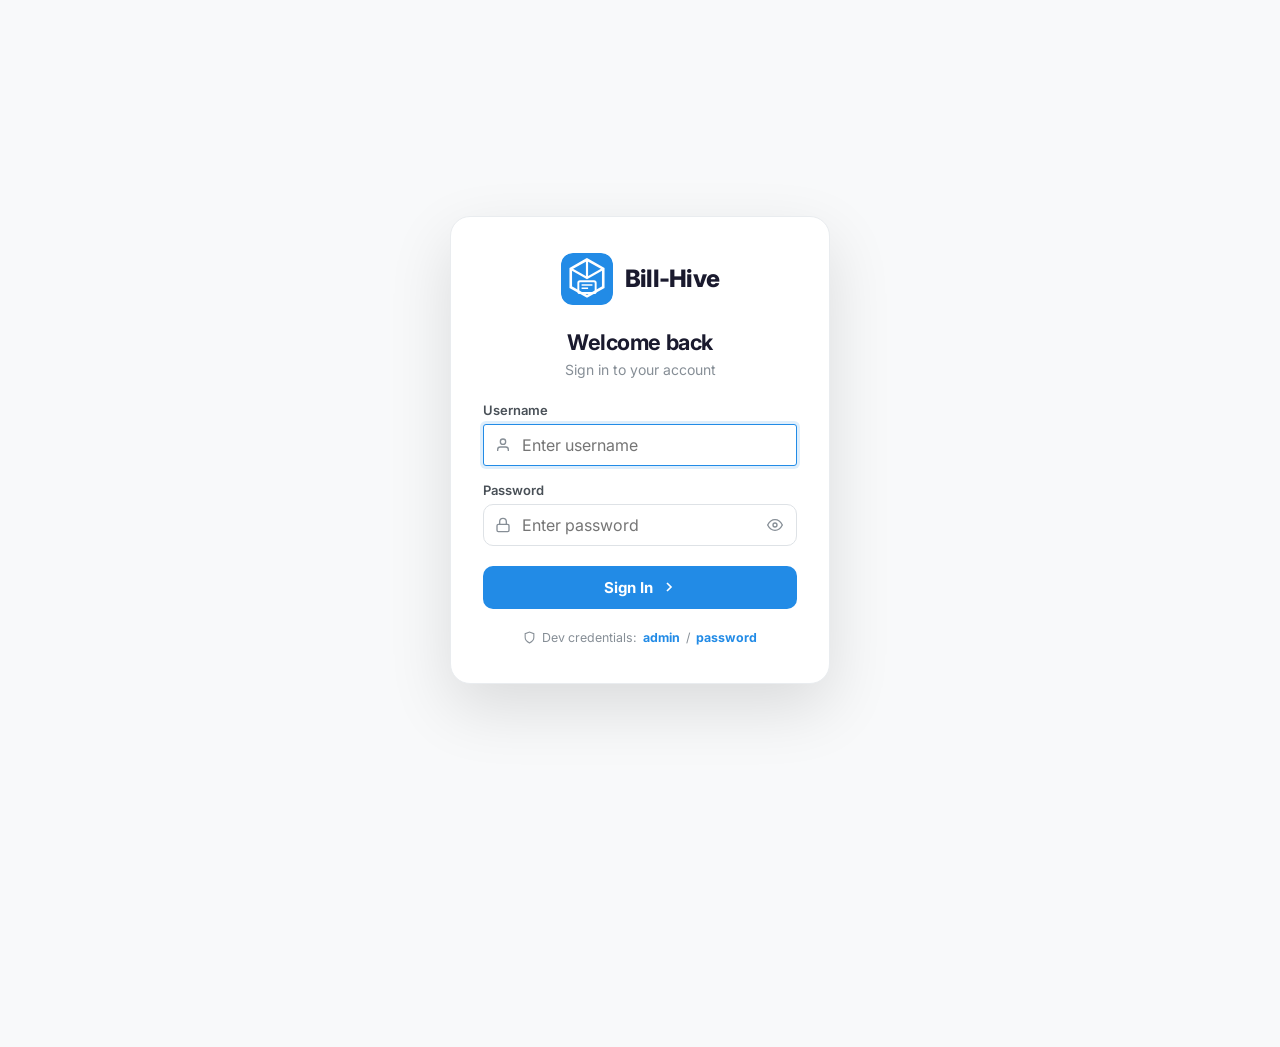
==== index.html @ b2d74dc0 "ui: remove header profile button; use favicon.svg on login page" ====
<!DOCTYPE html>
<html lang="en">
<head>
    <meta charset="UTF-8">
    <meta name="viewport" content="width=device-width, initial-scale=1.0, viewport-fit=cover">
    <meta http-equiv="Cache-Control" content="no-cache, no-store, must-revalidate">
    <meta http-equiv="Pragma" content="no-cache">
    <meta http-equiv="Expires" content="0">
    <title>Bill-Hive</title>
    <link rel="manifest" href="manifest.json">
    <meta name="theme-color" content="#228be6">
    <meta name="apple-mobile-web-app-capable" content="yes">
    <meta name="apple-mobile-web-app-status-bar-style" content="default">
    <meta name="apple-mobile-web-app-title" content="Bill-Hive">
    <link rel="apple-touch-icon" href="icon-192.png">
    <link rel="icon" type="image/svg+xml" href="favicon.svg">
    <link rel="stylesheet" href="styles.css">
    <link href="https://fonts.googleapis.com/css2?family=JetBrains+Mono:wght@400;500;600;700&family=Inter:wght@300;400;500;600;700&display=swap" rel="stylesheet">
    <script src="https://cdnjs.cloudflare.com/ajax/libs/xlsx/0.18.5/xlsx.full.min.js" defer></script>
</head>
<body class="light-mode">

    <!-- ===================== LOGIN SCREEN ===================== -->
    <div id="login-screen" class="login-screen">
        <div class="login-card">
            <div class="login-logo">
                <img src="favicon.svg" alt="Bill-Hive" class="login-favicon">
                <span class="login-brand">Bill-Hive</span>
            </div>
            <h1 class="login-title">Welcome back</h1>
            <p class="login-subtitle">Sign in to your account</p>
            <div id="login-error" class="login-error" style="display:none;">
                <svg viewBox="0 0 24 24" fill="none" stroke="currentColor" stroke-width="2"><circle cx="12" cy="12" r="10"/><line x1="12" y1="8" x2="12" y2="12"/><line x1="12" y1="16" x2="12.01" y2="16"/></svg>
                Incorrect username or password
            </div>
            <div class="login-form">
                <div class="login-field">
                    <label class="login-label">Username</label>
                    <div class="login-input-wrap">
                        <svg viewBox="0 0 24 24" fill="none" stroke="currentColor" stroke-width="2"><path d="M20 21v-2a4 4 0 00-4-4H8a4 4 0 00-4 4v2"/><circle cx="12" cy="7" r="4"/></svg>
                        <input type="text" id="login-username" class="login-input" placeholder="Enter username" autocomplete="username" onkeydown="if(event.key==='Enter')doLogin()">
                    </div>
                </div>
                <div class="login-field">
                    <label class="login-label">Password</label>
                    <div class="login-input-wrap">
                        <svg viewBox="0 0 24 24" fill="none" stroke="currentColor" stroke-width="2"><rect x="3" y="11" width="18" height="11" rx="2" ry="2"/><path d="M7 11V7a5 5 0 0110 0v4"/></svg>
                        <input type="password" id="login-password" class="login-input" placeholder="Enter password" autocomplete="current-password" onkeydown="if(event.key==='Enter')doLogin()">
                        <button class="login-pw-toggle" onclick="toggleLoginPw()" title="Show/hide password" tabindex="-1">
                            <svg id="login-pw-eye" viewBox="0 0 24 24" fill="none" stroke="currentColor" stroke-width="2"><path d="M1 12s4-8 11-8 11 8 11 8-4 8-11 8-11-8-11-8z"/><circle cx="12" cy="12" r="3"/></svg>
                        </button>
                    </div>
                </div>
                <button class="login-btn" onclick="doLogin()">
                    Sign In
                    <svg viewBox="0 0 24 24" fill="none" stroke="currentColor" stroke-width="2.5"><polyline points="9 18 15 12 9 6"/></svg>
                </button>
            </div>
            <p class="login-hint">
                <svg viewBox="0 0 24 24" fill="none" stroke="currentColor" stroke-width="2"><path d="M12 22s8-4 8-10V5l-8-3-8 3v7c0 6 8 10 8 10z"/></svg>
                Dev credentials: <strong>admin</strong> / <strong>password</strong>
            </p>
        </div>
    </div>
    <div id="sidebar-overlay" class="sidebar-overlay" onclick="closeSidebar()"></div>
    <aside id="sidebar" class="sidebar">
        <div class="sidebar-header">
            <div class="sidebar-brand">
                <svg class="sidebar-logo" viewBox="0 0 48 48" fill="none">
                    <path d="M24 2L4 13v22l20 11 20-11V13L24 2z" stroke="currentColor" stroke-width="2.5" fill="none"/>
                    <path d="M24 2v22M4 13l20 11 20-11" stroke="currentColor" stroke-width="2" fill="none"/>
                    <rect x="14" y="30" width="20" height="14" rx="2" stroke="currentColor" stroke-width="2" fill="none"/>
                    <line x1="18" y1="34" x2="30" y2="34" stroke="currentColor" stroke-width="1.5"/>
                    <line x1="18" y1="38" x2="26" y2="38" stroke="currentColor" stroke-width="1.5"/>
                    <path d="M28 38l2 2 4-4" stroke="currentColor" stroke-width="1.5" fill="none"/>
                    <line x1="14" y1="44" x2="34" y2="44" stroke="currentColor" stroke-width="1.5" stroke-dasharray="3 2"/>
                </svg>
                <span class="sidebar-title">Bill-Hive</span>
            </div>
            <button class="sidebar-close" onclick="closeSidebar()" aria-label="Close sidebar">
                <svg viewBox="0 0 24 24" fill="none" stroke="currentColor" stroke-width="2">
                    <path d="M18 6L6 18M6 6l12 12"/>
                </svg>
            </button>
        </div>
        <nav class="sidebar-nav">
            <a href="#" class="sidebar-link active" data-page="create-bill" onclick="navigateTo('create-bill')">
                <svg viewBox="0 0 24 24" fill="none" stroke="currentColor" stroke-width="2">
                    <rect x="3" y="3" width="18" height="18" rx="2"/>
                    <line x1="12" y1="8" x2="12" y2="16"/>
                    <line x1="8" y1="12" x2="16" y2="12"/>
                </svg>
                <span>Create Bill</span>
            </a>
            <a href="#" class="sidebar-link" data-page="past-bills" onclick="navigateTo('past-bills')">
                <svg viewBox="0 0 24 24" fill="none" stroke="currentColor" stroke-width="2">
                    <path d="M14 2H6a2 2 0 00-2 2v16a2 2 0 002 2h12a2 2 0 002-2V8z"/>
                    <polyline points="14 2 14 8 20 8"/>
                    <line x1="16" y1="13" x2="8" y2="13"/>
                    <line x1="16" y1="17" x2="8" y2="17"/>
                </svg>
                <span>Past Bills</span>
            </a>
            <a href="#" class="sidebar-link" data-page="items" onclick="navigateTo('items')">
                <svg viewBox="0 0 24 24" fill="none" stroke="currentColor" stroke-width="2">
                    <path d="M21 16V8a2 2 0 00-1-1.73l-7-4a2 2 0 00-2 0l-7 4A2 2 0 003 8v8a2 2 0 001 1.73l7 4a2 2 0 002 0l7-4A2 2 0 0021 16z"/>
                    <polyline points="3.27 6.96 12 12.01 20.73 6.96"/>
                    <line x1="12" y1="22.08" x2="12" y2="12"/>
                </svg>
                <span>Items</span>
            </a>
            <a href="#" class="sidebar-link" data-page="stock" onclick="navigateTo('stock')">
                <svg viewBox="0 0 24 24" fill="none" stroke="currentColor" stroke-width="2">
                    <path d="M22 12h-4l-3 9L9 3l-3 9H2"/>
                </svg>
                <span>Stock</span>
            </a>
            <a href="#" class="sidebar-link" data-page="sales-return" onclick="navigateTo('sales-return')">
                <svg viewBox="0 0 24 24" fill="none" stroke="currentColor" stroke-width="2">
                    <polyline points="1 4 1 10 7 10"/>
                    <path d="M3.51 15a9 9 0 102.13-9.36L1 10"/>
                </svg>
                <span>Sales Return</span>
            </a>
            <a href="#" class="sidebar-link" data-page="sale-summary" onclick="navigateTo('sale-summary')">
                <svg viewBox="0 0 24 24" fill="none" stroke="currentColor" stroke-width="2">
                    <line x1="18" y1="20" x2="18" y2="10"/>
                    <line x1="12" y1="20" x2="12" y2="4"/>
                    <line x1="6" y1="20" x2="6" y2="14"/>
                </svg>
                <span>Sale Summary</span>
            </a>
            <div class="sidebar-divider"></div>
            <a href="brands.html" class="sidebar-link" data-page="brands">
                <svg viewBox="0 0 24 24" fill="none" stroke="currentColor" stroke-width="2">
                    <path d="M20.59 13.41L13.42 20.58a2 2 0 01-2.83 0L2 12.01V2h10.01l8.58 8.58a2 2 0 010 2.83z"/>
                    <line x1="7" y1="7" x2="7.01" y2="7"/>
                </svg>
                <span>Your Brands</span>
            </a>
            <a href="suppliers.html" class="sidebar-link" data-page="suppliers">
                <svg viewBox="0 0 24 24" fill="none" stroke="currentColor" stroke-width="2">
                    <rect x="1" y="3" width="15" height="13"/>
                    <path d="M16 8h4l3 3v5h-7V8z"/>
                    <circle cx="5.5" cy="18.5" r="2.5"/>
                    <circle cx="18.5" cy="18.5" r="2.5"/>
                </svg>
                <span>Suppliers</span>
            </a>
            <a href="fulfillment.html" class="sidebar-link" data-page="fulfillment">
                <svg viewBox="0 0 24 24" fill="none" stroke="currentColor" stroke-width="2">
                    <path d="M20 7l-8-4-8 4m16 0l-8 4m8-4v10l-8 4m0-10L4 7m8 4v10M4 7v10l8 4"/>
                </svg>
                <span>Fulfillment</span>
            </a>
            <a href="catalogue.html" class="sidebar-link" data-page="catalogue">
                <svg viewBox="0 0 24 24" fill="none" stroke="currentColor" stroke-width="2">
                    <path d="M4 19.5A2.5 2.5 0 016.5 17H20"/>
                    <path d="M6.5 2H20v20H6.5A2.5 2.5 0 014 19.5v-15A2.5 2.5 0 016.5 2z"/>
                </svg>
                <span>Catalogue</span>
            </a>
            <div class="sidebar-divider"></div>
            <a href="#" class="sidebar-link" data-page="your-data" onclick="navigateTo('your-data')">
                <svg viewBox="0 0 24 24" fill="none" stroke="currentColor" stroke-width="2">
                    <path d="M20 21v-2a4 4 0 00-4-4H8a4 4 0 00-4 4v2"/>
                    <circle cx="12" cy="7" r="4"/>
                </svg>
                <span>Your Data</span>
            </a>
            <a href="#" class="sidebar-link" data-page="settings" onclick="navigateTo('settings')">
                <svg viewBox="0 0 24 24" fill="none" stroke="currentColor" stroke-width="2">
                    <circle cx="12" cy="12" r="3"/>
                    <path d="M19.4 15a1.65 1.65 0 00.33 1.82l.06.06a2 2 0 010 2.83 2 2 0 01-2.83 0l-.06-.06a1.65 1.65 0 00-1.82-.33 1.65 1.65 0 00-1 1.51V21a2 2 0 01-2 2 2 2 0 01-2-2v-.09A1.65 1.65 0 009 19.4a1.65 1.65 0 00-1.82.33l-.06.06a2 2 0 01-2.83 0 2 2 0 010-2.83l.06-.06A1.65 1.65 0 004.68 15a1.65 1.65 0 00-1.51-1H3a2 2 0 01-2-2 2 2 0 012-2h.09A1.65 1.65 0 004.6 9a1.65 1.65 0 00-.33-1.82l-.06-.06a2 2 0 010-2.83 2 2 0 012.83 0l.06.06A1.65 1.65 0 009 4.68a1.65 1.65 0 001-1.51V3a2 2 0 012-2 2 2 0 012 2v.09a1.65 1.65 0 001 1.51 1.65 1.65 0 001.82-.33l.06-.06a2 2 0 012.83 0 2 2 0 010 2.83l-.06.06A1.65 1.65 0 0019.4 9a1.65 1.65 0 001.51 1H21a2 2 0 012 2 2 2 0 01-2 2h-.09a1.65 1.65 0 00-1.51 1z"/>
                </svg>
                <span>Settings</span>
            </a>
            <a href="#" class="sidebar-link" data-page="account" onclick="navigateTo('account')">
                <svg viewBox="0 0 24 24" fill="none" stroke="currentColor" stroke-width="2"><path d="M20 21v-2a4 4 0 00-4-4H8a4 4 0 00-4 4v2"/><circle cx="12" cy="7" r="4"/></svg>
                <span>Account</span>
            </a>
            <div class="sidebar-divider"></div>
            <button class="sidebar-link theme-toggle-btn" onclick="toggleTheme()">
                <svg class="sun-icon" viewBox="0 0 24 24" fill="none" stroke="currentColor" stroke-width="2">
                    <circle cx="12" cy="12" r="5"/>
                    <line x1="12" y1="1" x2="12" y2="3"/>
                    <line x1="12" y1="21" x2="12" y2="23"/>
                    <line x1="4.22" y1="4.22" x2="5.64" y2="5.64"/>
                    <line x1="18.36" y1="18.36" x2="19.78" y2="19.78"/>
                    <line x1="1" y1="12" x2="3" y2="12"/>
                    <line x1="21" y1="12" x2="23" y2="12"/>
                    <line x1="4.22" y1="19.78" x2="5.64" y2="18.36"/>
                    <line x1="18.36" y1="5.64" x2="19.78" y2="4.22"/>
                </svg>
                <svg class="moon-icon" viewBox="0 0 24 24" fill="none" stroke="currentColor" stroke-width="2">
                    <path d="M21 12.79A9 9 0 1111.21 3 7 7 0 0021 12.79z"/>
                </svg>
                <span>Theme</span>
            </button>
        </nav>
            <div class="sidebar-divider" id="pwa-install-divider" style="display:none;"></div>
            <button class="sidebar-link pwa-install-btn" id="pwa-install-btn" onclick="installPWA()" style="display:none;">
                <svg viewBox="0 0 24 24" fill="none" stroke="currentColor" stroke-width="2">
                    <path d="M21 15v4a2 2 0 01-2 2H5a2 2 0 01-2-2v-4"/>
                    <polyline points="7 10 12 15 17 10"/>
                    <line x1="12" y1="15" x2="12" y2="3"/>
                </svg>
                <span>Install App</span>
            </button>
        <div class="sidebar-footer">
            <p>Bill-Hive v2.2</p>
            <p>Simple billing, done right</p>
        </div>
    </aside>

    <!-- ===================== HEADER ===================== -->
    <header class="app-header">
        <div class="header-left">
            <svg class="header-brand-icon" viewBox="0 0 48 48" fill="none">
                <path d="M24 2L4 13v22l20 11 20-11V13L24 2z" stroke="currentColor" stroke-width="2.5" fill="none"/>
                <path d="M24 2v22M4 13l20 11 20-11" stroke="currentColor" stroke-width="2" fill="none"/>
                <rect x="14" y="30" width="20" height="14" rx="2" stroke="currentColor" stroke-width="2" fill="none"/>
                <line x1="18" y1="34" x2="30" y2="34" stroke="currentColor" stroke-width="1.5"/>
                <line x1="18" y1="38" x2="26" y2="38" stroke="currentColor" stroke-width="1.5"/>
                <path d="M28 38l2 2 4-4" stroke="currentColor" stroke-width="1.5" fill="none"/>
                <line x1="14" y1="44" x2="34" y2="44" stroke="currentColor" stroke-width="1.5" stroke-dasharray="3 2"/>
            </svg>
        </div>
        <div class="header-center">
            <div class="logo-container" id="header-logo-container" onclick="window.location.reload()" style="cursor:pointer;" title="Reload Bill-Hive">
                <img id="header-logo" src="" alt="Company Logo" style="display:none;">
                <div class="logo-placeholder" id="header-logo-placeholder">
                    <svg viewBox="0 0 48 48" fill="none">
                        <path d="M24 2L4 13v22l20 11 20-11V13L24 2z" stroke="currentColor" stroke-width="2.5" fill="none"/>
                        <path d="M24 2v22M4 13l20 11 20-11" stroke="currentColor" stroke-width="2" fill="none"/>
                        <rect x="14" y="30" width="20" height="14" rx="2" stroke="currentColor" stroke-width="2" fill="none"/>
                        <line x1="18" y1="34" x2="30" y2="34" stroke="currentColor" stroke-width="1.5"/>
                        <line x1="18" y1="38" x2="26" y2="38" stroke="currentColor" stroke-width="1.5"/>
                        <path d="M28 38l2 2 4-4" stroke="currentColor" stroke-width="1.5" fill="none"/>
                        <line x1="14" y1="44" x2="34" y2="44" stroke="currentColor" stroke-width="1.5" stroke-dasharray="3 2"/>
                    </svg>
                    <span class="logo-placeholder-text">Bill-Hive</span>
                </div>
            </div>
        </div>
        <div class="header-right">
            <button class="header-menu-btn" onclick="openSidebar()" aria-label="Open menu">
                <svg viewBox="0 0 24 24" fill="none" stroke="currentColor" stroke-width="2">
                    <line x1="3" y1="6" x2="21" y2="6"/>
                    <line x1="3" y1="12" x2="21" y2="12"/>
                    <line x1="3" y1="18" x2="21" y2="18"/>
                </svg>
            </button>
        </div>
    </header>

    <!-- ===================== MAIN CONTENT ===================== -->
    <main class="main-content">
        <!-- CREATE BILL PAGE -->
        <section id="page-create-bill" class="page active">
            <div class="bill-container">
                <!-- Bill To Section -->
                <div class="bill-section">
                    <div class="section-header">
                        <svg viewBox="0 0 24 24" fill="none" stroke="currentColor" stroke-width="2">
                            <path d="M20 21v-2a4 4 0 00-4-4H8a4 4 0 00-4 4v2"/>
                            <circle cx="12" cy="7" r="4"/>
                        </svg>
                        <h2>Bill To</h2>
                    </div>
                    <div class="form-grid">
                        <div class="form-group">
                            <label>Customer Name <span class="required">*</span></label>
                            <input type="text" id="customer-name" placeholder="Enter customer name" required>
                        </div>
                        <div class="form-group">
                            <label>Contact Number</label>
                            <input type="tel" id="customer-contact" placeholder="Enter contact number">
                        </div>
                        <div class="form-group">
                            <label>Invoice No. <span class="required">*</span></label>
                            <input type="text" id="invoice-no" readonly class="readonly-field">
                        </div>
                        <div class="form-group">
                            <label>Invoice Date <span class="required">*</span></label>
                            <input type="date" id="invoice-date" required>
                        </div>
                        <div class="form-group optional-field">
                            <label>Due Date</label>
                            <input type="date" id="due-date">
                        </div>
                        <div class="form-group optional-field">
                            <label>Due Amount</label>
                            <input type="number" id="due-amount" placeholder="Auto-filled from total" step="0.01">
                        </div>
                        <div class="form-group optional-field full-width">
                            <label>Delivery Address</label>
                            <textarea id="delivery-address" rows="2" placeholder="Enter delivery address"></textarea>
                        </div>
                    </div>
                </div>

                <!-- Line Items Section -->
                <div class="bill-section">
                    <div class="section-header">
                        <svg viewBox="0 0 24 24" fill="none" stroke="currentColor" stroke-width="2">
                            <path d="M9 5H7a2 2 0 00-2 2v12a2 2 0 002 2h10a2 2 0 002-2V7a2 2 0 00-2-2h-2"/>
                            <rect x="9" y="3" width="6" height="4" rx="1"/>
                            <path d="M9 14l2 2 4-4"/>
                        </svg>
                        <h2>Line Items</h2>
                    </div>
                    <div class="line-items-container" id="line-items-container">
                        <!-- Line items will be rendered here -->
                    </div>
                    <button class="add-item-btn" onclick="addLineItem()">
                        <svg viewBox="0 0 24 24" fill="none" stroke="currentColor" stroke-width="2">
                            <circle cx="12" cy="12" r="10"/>
                            <line x1="12" y1="8" x2="12" y2="16"/>
                            <line x1="8" y1="12" x2="16" y2="12"/>
                        </svg>
                        Add Item
                    </button>
                </div>

                <!-- Totals Section -->
                <div class="bill-section totals-section">
                    <div class="section-header">
                        <svg viewBox="0 0 24 24" fill="none" stroke="currentColor" stroke-width="2">
                            <line x1="12" y1="1" x2="12" y2="23"/>
                            <path d="M17 5H9.5a3.5 3.5 0 000 7h5a3.5 3.5 0 010 7H6"/>
                        </svg>
                        <h2>Totals</h2>
                    </div>
                    <div class="totals-grid">
                        <div class="total-row">
                            <span class="total-label">Bill Amount</span>
                            <span class="total-value" id="bill-amount">0.00</span>
                        </div>
                        <div class="total-row">
                            <span class="total-label">Discount Amount</span>
                            <span class="total-value discount" id="discount-amount">0.00</span>
                        </div>
                        <div class="total-row">
                            <span class="total-label">Tax Amount</span>
                            <span class="total-value tax" id="tax-amount">0.00</span>
                        </div>
                        <div class="total-row grand-total">
                            <span class="total-label">Grand Total</span>
                            <span class="total-value" id="grand-total">0.00</span>
                        </div>
                    </div>
                </div>

                <!-- Notes Section -->
                <div class="bill-section">
                    <div class="section-header">
                        <svg viewBox="0 0 24 24" fill="none" stroke="currentColor" stroke-width="2">
                            <path d="M14 2H6a2 2 0 00-2 2v16a2 2 0 002 2h12a2 2 0 002-2V8z"/>
                            <polyline points="14 2 14 8 20 8"/>
                            <line x1="16" y1="13" x2="8" y2="13"/>
                            <line x1="16" y1="17" x2="8" y2="17"/>
                        </svg>
                        <h2>Notes & Payment</h2>
                    </div>
                    <div class="form-grid">
                        <div class="form-group">
                            <label>Payment Mode</label>
                            <div class="payment-modes" id="payment-modes">
                                <button type="button" class="payment-mode-btn active" data-mode="cash" onclick="selectPaymentMode('cash')">
                                    <svg viewBox="0 0 24 24" fill="none" stroke="currentColor" stroke-width="2">
                                        <rect x="2" y="6" width="20" height="12" rx="2"/>
                                        <circle cx="12" cy="12" r="2"/>
                                        <path d="M6 12h.01M18 12h.01"/>
                                    </svg>
                                    Cash
                                </button>
                                <button type="button" class="payment-mode-btn" data-mode="card" onclick="selectPaymentMode('card')">
                                    <svg viewBox="0 0 24 24" fill="none" stroke="currentColor" stroke-width="2">
                                        <rect x="1" y="4" width="22" height="16" rx="2"/>
                                        <line x1="1" y1="10" x2="23" y2="10"/>
                                    </svg>
                                    Card
                                </button>
                                <button type="button" class="payment-mode-btn" data-mode="bank" onclick="selectPaymentMode('bank')">
                                    <svg viewBox="0 0 24 24" fill="none" stroke="currentColor" stroke-width="2">
                                        <path d="M3 21h18M5 21V7l8-4 8 4v14M9 21v-6h6v6"/>
                                    </svg>
                                    Bank
                                </button>
                                <button type="button" class="payment-mode-btn" data-mode="upi" onclick="selectPaymentMode('upi')">
                                    <svg viewBox="0 0 24 24" fill="none" stroke="currentColor" stroke-width="2">
                                        <path d="M12 2L2 7l10 5 10-5-10-5z"/>
                                        <path d="M2 17l10 5 10-5"/>
                                        <path d="M2 12l10 5 10-5"/>
                                    </svg>
                                    UPI
                                </button>
                            </div>
                        </div>
                        <div class="form-group full-width">
                            <label>Notes</label>
                            <textarea id="bill-notes" rows="2" placeholder="Add any notes..."></textarea>
                        </div>
                    </div>
                </div>

                <!-- Action Buttons -->
                <div class="action-buttons">
                    <button class="action-btn btn-save-print" onclick="saveAndPrint()">
                        <svg viewBox="0 0 24 24" fill="none" stroke="currentColor" stroke-width="2">
                            <path d="M19 21H5a2 2 0 01-2-2V5a2 2 0 012-2h11l5 5v11a2 2 0 01-2 2z"/>
                            <polyline points="17 21 17 13 7 13 7 21"/>
                            <polyline points="7 3 7 8 15 8"/>
                        </svg>
                        Save & Print
                    </button>
                    <button class="action-btn btn-save" onclick="saveBill()">
                        <svg viewBox="0 0 24 24" fill="none" stroke="currentColor" stroke-width="2">
                            <path d="M19 21H5a2 2 0 01-2-2V5a2 2 0 012-2h11l5 5v11a2 2 0 01-2 2z"/>
                            <polyline points="17 21 17 13 7 13 7 21"/>
                            <polyline points="7 3 7 8 15 8"/>
                        </svg>
                        Save
                    </button>
                    <button class="action-btn btn-clear" onclick="clearBill()">
                        <svg viewBox="0 0 24 24" fill="none" stroke="currentColor" stroke-width="2">
                            <polyline points="3 6 5 6 21 6"/>
                            <path d="M19 6v14a2 2 0 01-2 2H7a2 2 0 01-2-2V6m3 0V4a2 2 0 012-2h4a2 2 0 012 2v2"/>
                        </svg>
                        Clear
                    </button>
                    <button class="action-btn btn-preview" onclick="previewBill()">
                        <svg viewBox="0 0 24 24" fill="none" stroke="currentColor" stroke-width="2">
                            <path d="M1 12s4-8 11-8 11 8 11 8-4 8-11 8-11-8-11-8z"/>
                            <circle cx="12" cy="12" r="3"/>
                        </svg>
                        Preview
                    </button>
                </div>
            </div>
        </section>

        <!-- PAST BILLS PAGE -->
        <section id="page-past-bills" class="page split-page">
            <div class="page-header">
                <h1>Past Bills</h1>
                <p>View and manage your previous invoices</p>
            </div>
            <div class="toolbar">
                <div class="search-box">
                    <svg viewBox="0 0 24 24" fill="none" stroke="currentColor" stroke-width="2"><circle cx="11" cy="11" r="8"/><line x1="21" y1="21" x2="16.65" y2="16.65"/></svg>
                    <input type="text" id="bills-search" placeholder="Search by customer or invoice no..." oninput="renderPastBills()">
                </div>
                <div class="column-toggle-wrap">
                    <button class="action-btn btn-clear column-toggle-btn" onclick="toggleColumnDropdown('past-bills-table')" title="Choose visible columns">
                        <svg viewBox="0 0 24 24" fill="none" stroke="currentColor" stroke-width="2"><rect x="3" y="3" width="7" height="18" rx="1"/><rect x="14" y="3" width="7" height="18" rx="1"/></svg>
                        Columns
                    </button>
                    <div class="column-toggle-dropdown" id="past-bills-table-column-dropdown"></div>
                </div>
            </div>
            <!-- Task 3: Date filter bar -->
            <div class="bills-filter-bar">
                <button class="filter-btn active" data-bills-filter="all" onclick="setBillsDateFilter('all')">All</button>
                <button class="filter-btn" data-bills-filter="today" onclick="setBillsDateFilter('today')">Today</button>
                <button class="filter-btn" data-bills-filter="week" onclick="setBillsDateFilter('week')">This Week</button>
                <button class="filter-btn" data-bills-filter="month" onclick="setBillsDateFilter('month')">This Month</button>
                <button class="filter-btn" data-bills-filter="year" onclick="setBillsDateFilter('year')">This Year</button>
                <button class="filter-btn" data-bills-filter="custom" onclick="setBillsDateFilter('custom')">Custom</button>
                <div class="filter-date-range" id="bills-custom-range" style="display:none;">
                    <input type="date" id="bills-date-from" onchange="renderPastBills()">
                    <span style="color:var(--text-muted);font-size:0.8125rem;">to</span>
                    <input type="date" id="bills-date-to" onchange="renderPastBills()">
                </div>
            </div>
            <div class="table-wrap">
                <table class="data-table" id="past-bills-table">
                    <thead>
                        <tr><th>Invoice</th><th>Date</th><th>Customer</th><th>Amount</th><th>Payment</th><th></th></tr>
                    </thead>
                    <tbody id="past-bills-body"></tbody>
                </table>
                <div id="past-bills-empty" class="placeholder-content">
                    <svg viewBox="0 0 24 24" fill="none" stroke="currentColor" stroke-width="1.5">
                        <path d="M14 2H6a2 2 0 00-2 2v16a2 2 0 002 2h12a2 2 0 002-2V8z"/>
                        <polyline points="14 2 14 8 20 8"/>
                    </svg>
                    <p>No bills saved yet. Bills you save will appear here.</p>
                </div>
            </div>
            <!-- Desktop split-pane detail panel (hidden on mobile — modal is used instead) -->
            <div class="split-detail-pane empty-state" id="bills-split-pane">
                <svg viewBox="0 0 24 24" fill="none" stroke="currentColor" stroke-width="1.5"><path d="M14 2H6a2 2 0 00-2 2v16a2 2 0 002 2h12a2 2 0 002-2V8z"/><polyline points="14 2 14 8 20 8"/><line x1="16" y1="13" x2="8" y2="13"/><line x1="16" y1="17" x2="8" y2="17"/><polyline points="10 9 9 9 8 9"/></svg>
                <p>Select a bill to view details</p>
            </div>
        </section>

        <!-- ITEMS PAGE -->
        <section id="page-items" class="page">
            <div class="page-header">
                <h1>Items</h1>
                <p>Manage your product catalog</p>
            </div>
            <div class="toolbar">
                <div class="search-box">
                    <svg viewBox="0 0 24 24" fill="none" stroke="currentColor" stroke-width="2"><circle cx="11" cy="11" r="8"/><line x1="21" y1="21" x2="16.65" y2="16.65"/></svg>
                    <input type="text" id="items-search" placeholder="Search items..." oninput="renderItemsTable()">
                </div>
                <button class="action-btn btn-save" onclick="openItemModal()">
                    <svg viewBox="0 0 24 24" fill="none" stroke="currentColor" stroke-width="2"><circle cx="12" cy="12" r="10"/><line x1="12" y1="8" x2="12" y2="16"/><line x1="8" y1="12" x2="16" y2="12"/></svg>
                    Add Item
                </button>
                <button class="action-btn btn-clear" onclick="downloadItemsTemplate()">
                    <svg viewBox="0 0 24 24" fill="none" stroke="currentColor" stroke-width="2"><path d="M21 15v4a2 2 0 01-2 2H5a2 2 0 01-2-2v-4"/><polyline points="7 10 12 15 17 10"/><line x1="12" y1="15" x2="12" y2="3"/></svg>
                    Download Template
                </button>
                <button class="action-btn btn-clear" onclick="document.getElementById('items-excel-input').click()">
                    <svg viewBox="0 0 24 24" fill="none" stroke="currentColor" stroke-width="2"><path d="M21 15v4a2 2 0 01-2 2H5a2 2 0 01-2-2v-4"/><polyline points="17 8 12 3 7 8"/><line x1="12" y1="3" x2="12" y2="15"/></svg>
                    Import Excel
                </button>
                <input type="file" id="items-excel-input" accept=".xlsx,.xls,.csv" style="display:none;" onchange="importItemsFromExcel(event)">
                <div class="column-toggle-wrap">
                    <button class="action-btn btn-clear column-toggle-btn" onclick="toggleColumnDropdown('items-table')" title="Choose visible columns">
                        <svg viewBox="0 0 24 24" fill="none" stroke="currentColor" stroke-width="2"><rect x="3" y="3" width="7" height="18" rx="1"/><rect x="14" y="3" width="7" height="18" rx="1"/></svg>
                        Columns
                    </button>
                    <div class="column-toggle-dropdown" id="items-table-column-dropdown"></div>
                </div>
            </div>
            <div class="table-wrap">
                <table class="data-table" id="items-table">
                    <thead>
                        <tr>
                            <th>Name</th><th>SKU</th><th>Brand</th><th>Price</th><th>Cost</th><th>Disc %</th><th>Tax %</th><th>Stock</th><th></th>
                        </tr>
                    </thead>
                    <tbody id="items-table-body"></tbody>
                </table>
                <div id="items-empty" class="placeholder-content" style="display:none;">
                    <svg viewBox="0 0 24 24" fill="none" stroke="currentColor" stroke-width="1.5">
                        <path d="M21 16V8a2 2 0 00-1-1.73l-7-4a2 2 0 00-2 0l-7 4A2 2 0 003 8v8a2 2 0 001 1.73l7 4a2 2 0 002 0l7-4A2 2 0 0021 16z"/>
                    </svg>
                    <p>No items yet. Add your first product or service.</p>
                </div>
            </div>
        </section>

        <!-- STOCK PAGE -->
        <section id="page-stock" class="page">
            <div class="page-header">
                <h1>Stock</h1>
                <p>Track your inventory levels</p>
            </div>
            <div class="toolbar" style="justify-content:flex-end;">
                <div class="column-toggle-wrap">
                    <button class="action-btn btn-clear column-toggle-btn" onclick="toggleColumnDropdown('stock-table')" title="Choose visible columns">
                        <svg viewBox="0 0 24 24" fill="none" stroke="currentColor" stroke-width="2"><rect x="3" y="3" width="7" height="18" rx="1"/><rect x="14" y="3" width="7" height="18" rx="1"/></svg>
                        Columns
                    </button>
                    <div class="column-toggle-dropdown" id="stock-table-column-dropdown"></div>
                </div>
            </div>
            <div class="table-wrap">
                <table class="data-table" id="stock-table">
                    <thead>
                        <tr><th>Item</th><th>Tracking</th><th>Current Stock</th><th>Status</th><th></th></tr>
                    </thead>
                    <tbody id="stock-table-body"></tbody>
                </table>
                <div id="stock-empty" class="placeholder-content" style="display:none;">
                    <svg viewBox="0 0 24 24" fill="none" stroke="currentColor" stroke-width="1.5">
                        <path d="M22 12h-4l-3 9L9 3l-3 9H2"/>
                    </svg>
                    <p>Add items first to track their stock here.</p>
                </div>
            </div>
            <div class="bill-section" style="margin-top:16px;">
                <div class="section-header">
                    <svg viewBox="0 0 24 24" fill="none" stroke="currentColor" stroke-width="2"><path d="M14 2H6a2 2 0 00-2 2v16a2 2 0 002 2h12a2 2 0 002-2V8z"/><polyline points="14 2 14 8 20 8"/></svg>
                    <h2>Recent Stock Movements</h2>
                </div>
                <div class="table-wrap">
                    <table class="data-table">
                        <thead><tr><th>Date</th><th>Item</th><th>Type</th><th>Qty</th><th>Reference</th></tr></thead>
                        <tbody id="stock-log-body"></tbody>
                    </table>
                </div>
            </div>
        </section>

        <!-- SALES RETURN PAGE -->
        <section id="page-sales-return" class="page">
            <div class="page-header">
                <h1>Sales Return</h1>
                <p>Process returns and refunds against a saved bill</p>
            </div>
            <div class="bill-section">
                <div class="form-grid">
                    <div class="form-group full-width">
                        <label>Select Bill</label>
                        <select id="return-bill-select" onchange="loadBillForReturn()">
                            <option value="">-- Select an invoice --</option>
                        </select>
                    </div>
                </div>
                <div id="return-items-container"></div>
                <div id="return-summary" style="display:none;">
                    <div class="totals-grid">
                        <div class="total-row grand-total">
                            <span class="total-label">Refund Amount</span>
                            <span class="total-value" id="return-refund-amount">0.00</span>
                        </div>
                    </div>
                    <div class="form-group full-width" style="margin-top:12px;">
                        <label>Reason</label>
                        <textarea id="return-reason" rows="2" placeholder="Reason for return (optional)"></textarea>
                    </div>
                    <!-- Task 1 Part 3: Damaged stock checkbox -->
                    <label class="return-damaged-row">
                        <input type="checkbox" id="return-damaged-stock">
                        <span>Don't add to inventory (log as damaged stock)</span>
                    </label>
                    <button class="action-btn btn-save" onclick="processSalesReturn()">
                        <svg viewBox="0 0 24 24" fill="none" stroke="currentColor" stroke-width="2"><polyline points="1 4 1 10 7 10"/><path d="M3.51 15a9 9 0 102.13-9.36L1 10"/></svg>
                        Process Return
                    </button>
                </div>
            </div>
            <div class="bill-section">
                <div class="section-header">
                    <svg viewBox="0 0 24 24" fill="none" stroke="currentColor" stroke-width="2"><polyline points="1 4 1 10 7 10"/><path d="M3.51 15a9 9 0 102.13-9.36L1 10"/></svg>
                    <h2>Past Returns</h2>
                    <div class="column-toggle-wrap" style="margin-left:auto;">
                        <button class="action-btn btn-clear column-toggle-btn" onclick="toggleColumnDropdown('returns-table')" title="Choose visible columns">
                            <svg viewBox="0 0 24 24" fill="none" stroke="currentColor" stroke-width="2"><rect x="3" y="3" width="7" height="18" rx="1"/><rect x="14" y="3" width="7" height="18" rx="1"/></svg>
                            Columns
                        </button>
                        <div class="column-toggle-dropdown" id="returns-table-column-dropdown"></div>
                    </div>
                </div>
                <div class="table-wrap">
                    <table class="data-table" id="returns-table">
                        <thead><tr><th>Date</th><th>Invoice</th><th>Customer</th><th>Refund</th></tr></thead>
                        <tbody id="returns-table-body"></tbody>
                    </table>
                </div>
            </div>
        </section>

        <!-- SALE SUMMARY PAGE -->
        <section id="page-sale-summary" class="page">
            <div class="page-header">
                <h1>Sale Summary</h1>
                <p>View your sales analytics</p>
            </div>
            <div class="stats-grid" id="summary-stats"></div>
            <div class="summary-cards-grid">
            <div class="bill-section">
                <div class="section-header">
                    <svg viewBox="0 0 24 24" fill="none" stroke="currentColor" stroke-width="2"><path d="M20.59 13.41L13.42 20.58a2 2 0 01-2.83 0L2 12.01V2h10.01l8.58 8.58a2 2 0 010 2.83z"/><line x1="7" y1="7" x2="7.01" y2="7"/></svg>
                    <h2>Sales by Brand</h2>
                </div>
                <div id="summary-brand-section"></div>
            </div>
            <div class="bill-section">
                <div class="section-header">
                    <svg viewBox="0 0 24 24" fill="none" stroke="currentColor" stroke-width="2"><path d="M21 16V8a2 2 0 00-1-1.73l-7-4a2 2 0 00-2 0l-7 4A2 2 0 003 8v8a2 2 0 001 1.73l7 4a2 2 0 002 0l7-4A2 2 0 0021 16z"/></svg>
                    <h2>Top Selling Items</h2>
                </div>
                <div id="summary-top-items"></div>
            </div>
            </div>
        </section>

        <!-- YOUR DATA PAGE -->
        <section id="page-your-data" class="page">
            <div class="page-header page-header-with-action">
                <div>
                    <h1>Your Data</h1>
                    <p>Manage your business information</p>
                </div>
                <button class="pencil-edit-btn" id="your-data-edit-btn" onclick="enterYourDataEdit()" title="Edit business information" aria-label="Edit business information">
                    <svg viewBox="0 0 24 24" fill="none" stroke="currentColor" stroke-width="2">
                        <path d="M17 3a2.828 2.828 0 114 4L7.5 20.5 2 22l1.5-5.5L17 3z"/>
                    </svg>
                </button>
            </div>

            <!-- VIEW-ONLY MODE -->
            <div class="data-view" id="your-data-view">
                <div class="data-view-logo-wrap">
                    <img id="view-company-logo" src="" alt="Company Logo" style="display:none;">
                    <div class="data-view-logo-placeholder" id="view-company-logo-placeholder">
                        <svg viewBox="0 0 24 24" fill="none" stroke="currentColor" stroke-width="2">
                            <path d="M21 15v4a2 2 0 01-2 2H5a2 2 0 01-2-2v-4"/>
                            <polyline points="17 8 12 3 7 8"/>
                            <line x1="12" y1="3" x2="12" y2="15"/>
                        </svg>
                        <span>No logo uploaded</span>
                    </div>
                </div>
                <div class="data-view-row">
                    <span class="data-view-label">Company Name</span>
                    <span class="data-view-value" id="view-company-name">—</span>
                </div>
                <div class="data-view-row">
                    <span class="data-view-label">GST Number</span>
                    <span class="data-view-value" id="view-company-gst">—</span>
                </div>
                <div class="data-view-row">
                    <span class="data-view-label">Address</span>
                    <span class="data-view-value" id="view-company-address">—</span>
                </div>
                <div class="data-view-row">
                    <span class="data-view-label">Phone</span>
                    <span class="data-view-value" id="view-company-phone">—</span>
                </div>
                <div class="data-view-row">
                    <span class="data-view-label">Email</span>
                    <span class="data-view-value" id="view-company-email">—</span>
                </div>
            </div>

            <!-- EDIT MODE -->
            <div class="data-form" id="your-data-edit" style="display:none;">
                <div class="form-group">
                    <label>Company Name</label>
                    <input type="text" id="company-name" placeholder="Your Company Name">
                </div>
                <div class="form-group">
                    <label>GST Number</label>
                    <input type="text" id="company-gst" placeholder="e.g., 24AAKPP1343N1ZR">
                </div>
                <div class="form-group">
                    <label>Address</label>
                    <textarea id="company-address" rows="2" placeholder="Your business address"></textarea>
                </div>
                <div class="form-group">
                    <label>Phone</label>
                    <input type="tel" id="company-phone" placeholder="Contact number">
                </div>
                <div class="form-group">
                    <label>Email</label>
                    <input type="email" id="company-email" placeholder="Email address">
                </div>
                <div class="form-group">
                    <label>Company Logo</label>
                    <div class="logo-upload-area" id="logo-upload-area">
                        <input type="file" id="company-logo-input" accept="image/*" onchange="handleLogoUpload(event)">
                        <div class="logo-upload-content">
                            <svg viewBox="0 0 24 24" fill="none" stroke="currentColor" stroke-width="2">
                                <path d="M21 15v4a2 2 0 01-2 2H5a2 2 0 01-2-2v-4"/>
                                <polyline points="17 8 12 3 7 8"/>
                                <line x1="12" y1="3" x2="12" y2="15"/>
                            </svg>
                            <span>Click to upload logo</span>
                            <small>4:1 ratio recommended (e.g. 800×200px) &middot; PNG, JPG, SVG &middot; max 2MB</small>
                        </div>
                        <img id="company-logo-preview" src="" alt="Logo Preview" style="display:none;">
                    </div>
                </div>
                <div class="edit-actions">
                    <button class="action-btn btn-save" onclick="saveCompanyData()">
                        <svg viewBox="0 0 24 24" fill="none" stroke="currentColor" stroke-width="2">
                            <path d="M19 21H5a2 2 0 01-2-2V5a2 2 0 012-2h11l5 5v11a2 2 0 01-2 2z"/>
                            <polyline points="17 21 17 13 7 13 7 21"/>
                        </svg>
                        Save Data
                    </button>
                    <button class="action-btn btn-clear" onclick="exitYourDataEdit()">
                        <svg viewBox="0 0 24 24" fill="none" stroke="currentColor" stroke-width="2"><line x1="18" y1="6" x2="6" y2="18"/><line x1="6" y1="6" x2="18" y2="18"/></svg>
                        Cancel
                    </button>
                </div>
            </div>
        </section>

        <!-- SETTINGS PAGE -->
        <section id="page-settings" class="page">
            <div class="page-header">
                <h1>Settings</h1>
                <p>Configure your billing preferences</p>
            </div>
            <div class="settings-container">
                <div class="settings-group full-width">
                    <h3>Thank You Messages</h3>
                    <p class="settings-desc">Random messages will be picked from this list for your bills</p>
                    <div class="settings-list" id="thank-you-messages">
                        <div class="settings-item">
                            <input type="text" value="Thank you for your business!" class="settings-input">
                            <button class="settings-remove" onclick="removeSettingItem(this)">
                                <svg viewBox="0 0 24 24" fill="none" stroke="currentColor" stroke-width="2">
                                    <line x1="18" y1="6" x2="6" y2="18"/>
                                    <line x1="6" y1="6" x2="18" y2="18"/>
                                </svg>
                            </button>
                        </div>
                        <div class="settings-item">
                            <input type="text" value="Have a nice day!" class="settings-input">
                            <button class="settings-remove" onclick="removeSettingItem(this)">
                                <svg viewBox="0 0 24 24" fill="none" stroke="currentColor" stroke-width="2">
                                    <line x1="18" y1="6" x2="6" y2="18"/>
                                    <line x1="6" y1="6" x2="18" y2="18"/>
                                </svg>
                            </button>
                        </div>
                        <div class="settings-item">
                            <input type="text" value="We appreciate your trust in us." class="settings-input">
                            <button class="settings-remove" onclick="removeSettingItem(this)">
                                <svg viewBox="0 0 24 24" fill="none" stroke="currentColor" stroke-width="2">
                                    <line x1="18" y1="6" x2="6" y2="18"/>
                                    <line x1="6" y1="6" x2="18" y2="18"/>
                                </svg>
                            </button>
                        </div>
                    </div>
                    <button class="add-setting-btn" onclick="addThankYouMessage()">
                        <svg viewBox="0 0 24 24" fill="none" stroke="currentColor" stroke-width="2">
                            <circle cx="12" cy="12" r="10"/>
                            <line x1="12" y1="8" x2="12" y2="16"/>
                            <line x1="8" y1="12" x2="16" y2="12"/>
                        </svg>
                        Add Message
                    </button>
                </div>

                <div class="settings-group full-width">
                    <h3>Terms & Conditions</h3>
                    <p class="settings-desc">This will be printed at the bottom of every bill</p>
                    <textarea id="terms-conditions" rows="4" class="settings-textarea" placeholder="Enter your terms and conditions...">Goods once sold will not be taken back.&#10;All disputes subject to local jurisdiction.</textarea>
                </div>

                <div class="settings-group">
                    <h3>Currency</h3>
                    <div class="form-group">
                        <label>Currency Symbol</label>
                        <input type="text" id="currency-symbol" value="₹" class="settings-input" style="max-width:100px;">
                    </div>
                </div>

                <div class="settings-group full-width">
                    <h3>Print Setup</h3>
                    <p class="settings-desc">Fine-tune how your bills are printed — font size, weight, paper width, and which sections to include.</p>
                    <div class="form-grid">
                        <div class="form-group">
                            <label>Font Weight</label>
                            <select id="print-font-weight">
                                <option value="normal">Normal</option>
                                <option value="bold" selected>Bold</option>
                                <option value="black">Extra Bold</option>
                            </select>
                        </div>
                        <div class="form-group">
                            <label>Paper Width</label>
                            <select id="print-paper-size">
                                <option value="58mm">58mm — Narrow thermal</option>
                                <option value="80mm" selected>80mm — Standard thermal</option>
                                <option value="a4">A4 — Full page</option>
                            </select>
                        </div>
                        <div class="form-group">
                            <label>Font Size <span id="print-font-size-display" style="color:var(--accent-primary);font-weight:600;">12px</span></label>
                            <div class="font-size-row">
                                <span style="font-size:0.75rem;color:var(--text-muted);">8px</span>
                                <input type="range" id="print-font-size" min="8" max="18" step="1" value="12"
                                    oninput="document.getElementById('print-font-size-display').textContent=this.value+'px'">
                                <span style="font-size:0.75rem;color:var(--text-muted);">18px</span>
                            </div>
                        </div>
                        <div class="form-group">
                            <label>Page Margins</label>
                            <select id="print-margins">
                                <option value="none">None — Edge to edge</option>
                                <option value="narrow">Narrow — 4mm</option>
                                <option value="normal" selected>Normal — 8mm</option>
                                <option value="wide">Wide — 16mm</option>
                            </select>
                        </div>
                    </div>
                    <div class="form-group" style="margin-top:12px;">
                        <label>Include in Print</label>
                        <div class="print-content-toggles">
                            <label class="print-toggle-chip">
                                <input type="checkbox" id="print-show-logo" checked> Company Logo
                            </label>
                            <label class="print-toggle-chip">
                                <input type="checkbox" id="print-show-gst" checked> GST / Tax No.
                            </label>
                            <label class="print-toggle-chip">
                                <input type="checkbox" id="print-show-address" checked> Address
                            </label>
                            <label class="print-toggle-chip">
                                <input type="checkbox" id="print-show-contact" checked> Phone / Email
                            </label>
                            <label class="print-toggle-chip">
                                <input type="checkbox" id="print-show-discount" checked> Discount Column
                            </label>
                            <label class="print-toggle-chip">
                                <input type="checkbox" id="print-show-tax" checked> Tax Column
                            </label>
                            <label class="print-toggle-chip">
                                <input type="checkbox" id="print-show-thankyou" checked> Thank-You Message
                            </label>
                            <label class="print-toggle-chip">
                                <input type="checkbox" id="print-show-terms" checked> Terms &amp; Conditions
                            </label>
                        </div>
                    </div>
                    <div class="data-actions" style="margin-top:14px;">
                        <button class="action-btn btn-clear" onclick="previewDummyBill()">
                            <svg viewBox="0 0 24 24" fill="none" stroke="currentColor" stroke-width="2"><path d="M1 12s4-8 11-8 11 8 11 8-4 8-11 8-11-8-11-8z"/><circle cx="12" cy="12" r="3"/></svg>
                            Preview Dummy Bill
                        </button>
                        <button class="action-btn btn-save" onclick="printDummyBill()">
                            <svg viewBox="0 0 24 24" fill="none" stroke="currentColor" stroke-width="2"><polyline points="6 9 6 2 18 2 18 9"/><path d="M6 18H4a2 2 0 01-2-2v-5a2 2 0 012-2h16a2 2 0 012 2v5a2 2 0 01-2 2h-2"/><rect x="6" y="14" width="12" height="8"/></svg>
                            Print Dummy Bill
                        </button>
                    </div>
                </div>

                <!-- v4.02.0 Part 1 — Sidebar side / Accent color / Screen saver -->
                <div class="settings-group">
                    <h3>Menu Position</h3>
                    <p class="settings-desc">Choose which side of the screen the hamburger menu and sidebar open from.</p>
                    <div class="form-group" style="max-width:220px;">
                        <label>Sidebar Side</label>
                        <select id="settings-sidebar-side">
                            <option value="right">Right (default)</option>
                            <option value="left">Left</option>
                        </select>
                    </div>
                </div>

                <div class="settings-group">
                    <h3>Accent Color</h3>
                    <p class="settings-desc">Choose the app's accent color — updates buttons, links and the Bill-Hive logo mark everywhere, and travels with Export/Import.</p>
                    <div class="accent-swatch-row">
                        <input type="color" id="settings-accent-color" class="accent-color-input" value="#228be6" oninput="applyAccentColor(this.value)" title="Pick a custom color">
                        <button type="button" class="accent-preset" style="background:#228be6;" data-color="#228be6" onclick="document.getElementById('settings-accent-color').value=this.dataset.color;applyAccentColor(this.dataset.color);" title="Blue (default)"></button>
                        <button type="button" class="accent-preset" style="background:#40c057;" data-color="#40c057" onclick="document.getElementById('settings-accent-color').value=this.dataset.color;applyAccentColor(this.dataset.color);" title="Green"></button>
                        <button type="button" class="accent-preset" style="background:#f76707;" data-color="#f76707" onclick="document.getElementById('settings-accent-color').value=this.dataset.color;applyAccentColor(this.dataset.color);" title="Orange"></button>
                        <button type="button" class="accent-preset" style="background:#e64980;" data-color="#e64980" onclick="document.getElementById('settings-accent-color').value=this.dataset.color;applyAccentColor(this.dataset.color);" title="Pink"></button>
                        <button type="button" class="accent-preset" style="background:#7950f2;" data-color="#7950f2" onclick="document.getElementById('settings-accent-color').value=this.dataset.color;applyAccentColor(this.dataset.color);" title="Purple"></button>
                    </div>
                </div>

                <div class="settings-group">
                    <h3>Screen Saver</h3>
                    <p class="settings-desc">Show an idle screen after a period of inactivity. Any click or key press exits it immediately.</p>
                    <div class="form-grid">
                        <div class="form-group">
                            <label class="toggle-switch">
                                <input type="checkbox" id="settings-screensaver-enabled">
                                <span class="toggle-slider"></span>
                                <span style="margin-left:8px;font-size:0.8125rem;">Enable screen saver</span>
                            </label>
                        </div>
                        <div class="form-group">
                            <label>Idle Timeout (seconds)</label>
                            <input type="number" id="settings-screensaver-seconds" min="5" max="3600" step="1" value="30">
                            <p class="field-hint" style="margin-top:4px;font-size:0.75rem;color:var(--text-muted);">The idle screen appears after this many seconds of no mouse/keyboard/touch activity. Click or press any key to dismiss it.</p>
                        </div>
                    </div>
                </div>

                <button class="action-btn btn-save full-width" onclick="saveSettings()" style="justify-self:start;">
                    <svg viewBox="0 0 24 24" fill="none" stroke="currentColor" stroke-width="2">
                        <path d="M19 21H5a2 2 0 01-2-2V5a2 2 0 012-2h11l5 5v11a2 2 0 01-2 2z"/>
                        <polyline points="17 21 17 13 7 13 7 21"/>
                    </svg>
                    Save Settings
                </button>


                <div class="settings-group full-width">
                    <h3>Data Management</h3>
                    <p class="settings-desc">Everything is stored locally in your browser. Choose exactly what to export or import — mix and match by category.</p>
                    <div class="data-actions">
                        <button class="action-btn btn-save" onclick="openExportModal()">
                            <svg viewBox="0 0 24 24" fill="none" stroke="currentColor" stroke-width="2"><path d="M21 15v4a2 2 0 01-2 2H5a2 2 0 01-2-2v-4"/><polyline points="7 10 12 15 17 10"/><line x1="12" y1="15" x2="12" y2="3"/></svg>
                            Export Data
                        </button>
                        <label class="action-btn btn-clear import-btn" onclick="openImportModal(); return false;">
                            <svg viewBox="0 0 24 24" fill="none" stroke="currentColor" stroke-width="2"><path d="M21 15v4a2 2 0 01-2 2H5a2 2 0 01-2-2v-4"/><polyline points="17 8 12 3 7 8"/><line x1="12" y1="3" x2="12" y2="15"/></svg>
                            Import Data
                        </label>
                    </div>
                </div>

                <div class="settings-group">
                    <h3>Database Configuration <span class="badge-soon">Coming soon</span></h3>
                    <p class="settings-desc">Bill-Hive currently runs fully offline using your browser's local storage. These fields are saved for when cloud/database sync becomes available in a future update — they don't connect to anything yet.</p>
                    <div class="form-grid">
                        <div class="form-group">
                            <label>Provider</label>
                            <select id="config-db-provider">
                                <option value="none">None (Local storage only)</option>
                                <option value="firebase">Firebase</option>
                                <option value="supabase">Supabase</option>
                                <option value="rest">Custom REST API</option>
                            </select>
                        </div>
                        <div class="form-group">
                            <label>API URL</label>
                            <input type="text" id="config-api-url" placeholder="https://api.example.com">
                        </div>
                        <div class="form-group">
                            <label>API Key</label>
                            <input type="password" id="config-api-key" placeholder="Enter API key">
                        </div>
                        <div class="form-group">
                            <label>Sync</label>
                            <label class="toggle-switch">
                                <input type="checkbox" id="config-sync-enabled" disabled>
                                <span class="toggle-slider"></span>
                                <span style="margin-left:8px;font-size:0.8125rem;color:var(--text-muted);">Disabled until a provider is connected</span>
                            </label>
                        </div>
                    </div>
                    <button class="action-btn btn-save" onclick="saveConfig()">
                        <svg viewBox="0 0 24 24" fill="none" stroke="currentColor" stroke-width="2"><path d="M19 21H5a2 2 0 01-2-2V5a2 2 0 012-2h11l5 5v11a2 2 0 01-2 2z"/><polyline points="17 21 17 13 7 13 7 21"/></svg>
                        Save Configuration
                    </button>
                </div>

                <div class="settings-group">
                    <h3 style="color:var(--accent-danger);">Danger Zone</h3>
                    <p class="settings-desc">Permanently erase all bills, items, stock, returns and settings from this browser. This cannot be undone.</p>
                    <button class="action-btn btn-clear btn-settings-danger" onclick="resetAllData()">
                        <svg viewBox="0 0 24 24" fill="none" stroke="currentColor" stroke-width="2"><polyline points="3 6 5 6 21 6"/><path d="M19 6v14a2 2 0 01-2 2H7a2 2 0 01-2-2V6m3 0V4a2 2 0 012-2h4a2 2 0 012 2v2"/></svg>
                        Erase All Data
                    </button>
                </div>
            </div>
        </section>

        <!-- ACCOUNT PAGE -->
        <section id="page-account" class="page">
            <div class="page-header">
                <h1>Account</h1>
                <p>Manage your profile and session</p>
            </div>

            <div class="bill-container">
                <!-- Profile card -->
                <div class="bill-section">
                    <div class="section-header">
                        <svg viewBox="0 0 24 24" fill="none" stroke="currentColor" stroke-width="2"><path d="M20 21v-2a4 4 0 00-4-4H8a4 4 0 00-4 4v2"/><circle cx="12" cy="7" r="4"/></svg>
                        <h2>Profile</h2>
                    </div>
                    <div class="account-avatar-wrap">
                        <div class="account-avatar" id="account-avatar-display">AD</div>
                        <div class="account-avatar-info">
                            <div class="account-username" id="account-display-name">admin</div>
                            <div class="account-role">Administrator</div>
                            <span class="account-badge">
                                <svg viewBox="0 0 24 24" fill="none" stroke="currentColor" stroke-width="2"><path d="M12 22s8-4 8-10V5l-8-3-8 3v7c0 6 8 10 8 10z"/></svg>
                                Dev Mode
                            </span>
                        </div>
                    </div>
                    <div class="form-grid" style="margin-top:16px;">
                        <div class="form-group">
                            <label>Display Name</label>
                            <input type="text" id="account-name-input" value="Admin" placeholder="Your name">
                        </div>
                        <div class="form-group">
                            <label>Email</label>
                            <input type="email" id="account-email-input" placeholder="your@email.com">
                        </div>
                    </div>
                    <div class="data-actions" style="margin-top:12px;">
                        <button class="action-btn btn-save" onclick="saveAccountProfile()">
                            <svg viewBox="0 0 24 24" fill="none" stroke="currentColor" stroke-width="2"><path d="M19 21H5a2 2 0 01-2-2V5a2 2 0 012-2h11l5 5v11a2 2 0 01-2 2z"/><polyline points="17 21 17 13 7 13 7 21"/></svg>
                            Save Profile
                        </button>
                    </div>
                </div>

                <!-- Change password card -->
                <div class="bill-section">
                    <div class="section-header">
                        <svg viewBox="0 0 24 24" fill="none" stroke="currentColor" stroke-width="2"><rect x="3" y="11" width="18" height="11" rx="2" ry="2"/><path d="M7 11V7a5 5 0 0110 0v4"/></svg>
                        <h2>Change Password</h2>
                    </div>
                    <div class="form-grid">
                        <div class="form-group">
                            <label>Current Password</label>
                            <input type="password" id="account-current-pw" placeholder="Current password" autocomplete="current-password">
                        </div>
                        <div class="form-group">
                            <label>New Password</label>
                            <input type="password" id="account-new-pw" placeholder="New password" autocomplete="new-password">
                        </div>
                        <div class="form-group">
                            <label>Confirm New Password</label>
                            <input type="password" id="account-confirm-pw" placeholder="Confirm new password" autocomplete="new-password">
                        </div>
                    </div>
                    <div class="data-actions" style="margin-top:12px;">
                        <button class="action-btn btn-save" onclick="changePassword()">
                            <svg viewBox="0 0 24 24" fill="none" stroke="currentColor" stroke-width="2"><path d="M12 22s8-4 8-10V5l-8-3-8 3v7c0 6 8 10 8 10z"/></svg>
                            Update Password
                        </button>
                    </div>
                </div>

                <!-- Session card -->
                <div class="bill-section account-danger-card">
                    <div class="section-header">
                        <svg viewBox="0 0 24 24" fill="none" stroke="currentColor" stroke-width="2"><path d="M9 21H5a2 2 0 01-2-2V5a2 2 0 012-2h4"/><polyline points="16 17 21 12 16 7"/><line x1="21" y1="12" x2="9" y2="12"/></svg>
                        <h2>Session</h2>
                    </div>
                    <p class="settings-desc" style="margin-bottom:14px;">You are currently signed in as <strong id="session-username-display">admin</strong>. Signing out will return you to the login screen.</p>
                    <button class="action-btn" style="background:var(--accent-danger,#e03131);color:#fff;border:none;" onclick="doLogout()">
                        <svg viewBox="0 0 24 24" fill="none" stroke="currentColor" stroke-width="2"><path d="M9 21H5a2 2 0 01-2-2V5a2 2 0 012-2h4"/><polyline points="16 17 21 12 16 7"/><line x1="21" y1="12" x2="9" y2="12"/></svg>
                        Sign Out
                    </button>
                </div>
            </div>
        </section>

    </main>

    <!-- ===================== FOOTER ===================== -->
    <footer class="app-footer">
        <div class="footer-content">
            <div class="footer-brand">
                <!-- v4.02.0 Part 1 — App Logo Consistency: mirrors #header-logo /
                     #header-logo-placeholder exactly via updateHeaderLogo()/updateFooterLogo() -->
                <svg class="footer-logo" viewBox="0 0 48 48" fill="none">
                    <path d="M24 2L4 13v22l20 11 20-11V13L24 2z" stroke="currentColor" stroke-width="2.5" fill="none"/>
                    <path d="M24 2v22M4 13l20 11 20-11" stroke="currentColor" stroke-width="2" fill="none"/>
                    <rect x="14" y="30" width="20" height="14" rx="2" stroke="currentColor" stroke-width="2" fill="none"/>
                    <line x1="18" y1="34" x2="30" y2="34" stroke="currentColor" stroke-width="1.5"/>
                    <line x1="18" y1="38" x2="26" y2="38" stroke="currentColor" stroke-width="1.5"/>
                    <path d="M28 38l2 2 4-4" stroke="currentColor" stroke-width="1.5" fill="none"/>
                    <line x1="14" y1="44" x2="34" y2="44" stroke="currentColor" stroke-width="1.5" stroke-dasharray="3 2"/>
                </svg>
                <span>Bill-Hive</span>
            </div>
            <p class="footer-tagline">Simple billing, done right. v4.02.0</p>
        </div>
    </footer>

    <!-- ===================== SCREEN SAVER OVERLAY (v4.02.0 Part 1) ===================== -->
    <div class="screensaver-overlay" id="screensaver-overlay">
        <svg viewBox="0 0 48 48" fill="none">
            <path d="M24 2L4 13v22l20 11 20-11V13L24 2z" stroke="currentColor" stroke-width="2.5" fill="none"/>
            <path d="M24 2v22M4 13l20 11 20-11" stroke="currentColor" stroke-width="2" fill="none"/>
        </svg>
        <p>Click or press any key to continue</p>
    </div>

    <datalist id="items-datalist"></datalist>

    <!-- ===================== ITEM MODAL ===================== -->
    <div id="item-modal" class="modal">
        <div class="modal-overlay" onclick="closeItemModal()"></div>
        <div class="modal-content">
            <div class="modal-header">
                <h3 id="item-modal-title">Add Item</h3>
                <button class="modal-close" onclick="closeItemModal()">
                    <svg viewBox="0 0 24 24" fill="none" stroke="currentColor" stroke-width="2"><line x1="18" y1="6" x2="6" y2="18"/><line x1="6" y1="6" x2="18" y2="18"/></svg>
                </button>
            </div>
            <div class="modal-body">
                <div class="form-grid">
                    <div class="form-group full-width">
                        <label>Item Name <span class="required">*</span></label>
                        <input type="text" id="item-form-name" placeholder="e.g., Cotton T-Shirt">
                    </div>
                    <div class="form-group">
                        <label>SKU Code</label>
                        <input type="text" id="item-form-sku" placeholder="e.g., SKU-001">
                    </div>
                    <div class="form-group">
                        <label>EAN / Barcode</label>
                        <input type="text" id="item-form-ean" placeholder="e.g., 8901234567890">
                    </div>
                    <div class="form-group">
                        <label>Item Number</label>
                        <input type="text" id="item-form-itemno" placeholder="e.g., ITM-2024-001">
                    </div>
                    <div class="form-group">
                        <label>Brand</label>
                        <input type="text" id="item-form-brand" list="brands-datalist" placeholder="e.g., Nike">
                        <datalist id="brands-datalist"></datalist>
                    </div>
                    <div class="form-group">
                        <label>Cost (Purchase Price)</label>
                        <input type="number" id="item-form-cost" min="0" step="0.01" placeholder="0.00">
                    </div>
                    <div class="form-group">
                        <label>Price (Selling Price)</label>
                        <input type="number" id="item-form-price" min="0" step="0.01" placeholder="0.00">
                    </div>
                    <div class="form-group">
                        <label>Discount %</label>
                        <input type="number" id="item-form-discount" min="0" max="100" step="0.01" placeholder="0">
                    </div>
                    <div class="form-group">
                        <label>Tax %</label>
                        <input type="number" id="item-form-tax" min="0" step="0.01" placeholder="0">
                    </div>
                    <div class="form-group">
                        <label>Opening Stock</label>
                        <input type="number" id="item-form-stock" min="0" step="1" placeholder="0">
                    </div>
                    <div class="form-group full-width">
                        <label class="toggle-switch">
                            <input type="checkbox" id="item-form-track-stock" checked>
                            <span class="toggle-slider"></span>
                            <span style="margin-left:8px;font-size:0.8125rem;">Track stock for this item</span>
                        </label>
                    </div>
                    <div class="form-group full-width">
                        <label>Product Images <span style="font-weight:400;color:var(--text-muted);">(up to 4, max 2MB each)</span></label>
                        <div class="item-image-grid" id="item-image-grid"></div>
                    </div>
                </div>
            </div>
            <div class="modal-footer">
                <button class="action-btn btn-save" onclick="saveItemForm()">Save Item</button>
                <button class="action-btn btn-clear" onclick="closeItemModal()">Cancel</button>
            </div>
        </div>
    </div>

    <!-- ===================== ITEM VIEW MODAL (v4.03.0 Part 2) ===================== -->
    <!-- ===================== ITEM PRODUCT PAGE MODAL (Amazon-style, v4.04.1) ===================== -->
    <div id="item-product-modal" class="modal">
        <div class="modal-overlay" onclick="closeItemProductPage()"></div>
        <div class="modal-content">
            <div class="modal-header">
                <h3 id="item-product-title" style="font-size:0.95rem;font-weight:700;max-width:calc(100% - 60px);overflow:hidden;text-overflow:ellipsis;white-space:nowrap;">Item</h3>
                <button class="modal-close" onclick="closeItemProductPage()">
                    <svg viewBox="0 0 24 24" fill="none" stroke="currentColor" stroke-width="2"><line x1="18" y1="6" x2="6" y2="18"/><line x1="6" y1="6" x2="18" y2="18"/></svg>
                </button>
            </div>
            <div class="modal-body" style="padding:0 16px 20px;">
                <!-- Image gallery -->
                <div class="product-page-gallery" id="item-pg-gallery">
                    <div class="product-page-gallery-track" id="item-pg-track"></div>
                    <button class="product-page-arrow prev" id="item-pg-prev" onclick="itemPGMove(-1)">
                        <svg viewBox="0 0 24 24" fill="none" stroke="currentColor" stroke-width="2.5"><polyline points="15 18 9 12 15 6"/></svg>
                    </button>
                    <button class="product-page-arrow next" id="item-pg-next" onclick="itemPGMove(1)">
                        <svg viewBox="0 0 24 24" fill="none" stroke="currentColor" stroke-width="2.5"><polyline points="9 18 15 12 9 6"/></svg>
                    </button>
                    <div class="product-page-img-counter" id="item-pg-counter" style="display:none;"></div>
                </div>
                <div class="product-page-dots" id="item-pg-dots"></div>

                <!-- Info -->
                <div class="product-page-info">
                    <div class="product-page-name" id="item-pg-name"></div>
                    <div id="item-pg-brand-badge" class="product-page-brand-badge" style="display:none;"></div>

                    <div class="product-page-price-row">
                        <div class="product-page-price" id="item-pg-price"></div>
                        <div class="product-page-cost" id="item-pg-cost"></div>
                    </div>

                    <div id="item-pg-stock-badge" class="product-page-stock-badge"></div>

                    <!-- Specs -->
                    <div class="product-page-specs" id="item-pg-specs"></div>

                    <!-- Actions -->
                    <div class="view-action-bar" style="margin-top:16px;">
                        <button class="action-btn btn-save" onclick="editItemFromProductPage()">
                            <svg viewBox="0 0 24 24" fill="none" stroke="currentColor" stroke-width="2"><path d="M17 3a2.828 2.828 0 114 4L7.5 20.5 2 22l1.5-5.5L17 3z"/></svg>
                            Edit
                        </button>
                        <button class="action-btn" style="background:transparent;border:1.5px solid var(--accent-danger);color:var(--accent-danger);" onclick="deleteItemFromProductPage()">
                            <svg viewBox="0 0 24 24" fill="none" stroke="currentColor" stroke-width="2"><polyline points="3 6 5 6 21 6"/><path d="M19 6v14a2 2 0 01-2 2H7a2 2 0 01-2-2V6m3 0V4a2 2 0 012-2h4a2 2 0 012 2v2"/></svg>
                            Delete
                        </button>
                    </div>
                </div>
            </div>
        </div>
    </div>

    <!-- ===================== RETURN DETAIL MODAL (v4.04.1) ===================== -->
    <div id="return-detail-modal" class="modal">
        <div class="modal-overlay" onclick="closeReturnDetailModal()"></div>
        <div class="modal-content">
            <div class="modal-header">
                <h3 id="return-detail-title">Return</h3>
                <button class="modal-close" onclick="closeReturnDetailModal()">
                    <svg viewBox="0 0 24 24" fill="none" stroke="currentColor" stroke-width="2"><line x1="18" y1="6" x2="6" y2="18"/><line x1="6" y1="6" x2="18" y2="18"/></svg>
                </button>
            </div>
            <div class="modal-body">
                <div id="return-detail-body"></div>
            </div>
        </div>
    </div>

    <!-- ===================== STOCK ADJUST MODAL ===================== -->
    <div id="stock-modal" class="modal">
        <div class="modal-overlay" onclick="closeStockModal()"></div>
        <div class="modal-content">
            <div class="modal-header">
                <h3>Adjust Stock</h3>
                <button class="modal-close" onclick="closeStockModal()">
                    <svg viewBox="0 0 24 24" fill="none" stroke="currentColor" stroke-width="2"><line x1="18" y1="6" x2="6" y2="18"/><line x1="6" y1="6" x2="18" y2="18"/></svg>
                </button>
            </div>
            <div class="modal-body">
                <div class="form-grid">
                    <div class="form-group full-width">
                        <label id="stock-modal-item-label">Item</label>
                    </div>
                    <div class="form-group">
                        <label>Adjustment Type</label>
                        <select id="stock-adjust-type">
                            <option value="add">Add Stock (Purchase/Restock)</option>
                            <option value="remove">Remove Stock (Damage/Correction)</option>
                            <option value="set">Set Exact Quantity</option>
                        </select>
                    </div>
                    <div class="form-group">
                        <label>Quantity</label>
                        <input type="number" id="stock-adjust-qty" min="0" step="1" placeholder="0">
                    </div>
                    <div class="form-group full-width">
                        <label>Note</label>
                        <input type="text" id="stock-adjust-note" placeholder="Optional note">
                    </div>
                    <div class="form-group full-width">
                        <label class="toggle-switch">
                            <input type="checkbox" id="stock-adjust-no-inventory">
                            <span class="toggle-slider"></span>
                            <span style="margin-left:8px;font-size:0.8125rem;">Don't add to inventory (log as damaged stock)</span>
                        </label>
                        <p class="stock-adjust-hint">When checked, this quantity is recorded in the stock log for reference but is NOT added to or removed from the item's stock count — use this for damaged/unsellable stock.</p>
                    </div>
                </div>
            </div>
            <div class="modal-footer">
                <button class="action-btn btn-save" onclick="applyStockAdjustment()">Apply</button>
                <button class="action-btn btn-clear" onclick="closeStockModal()">Cancel</button>
            </div>
        </div>
    </div>

    <!-- ===================== PREVIEW MODAL ===================== -->
    <!-- ===================== BILL VIEW MODAL (Task 4 — Part 3) ===================== -->
    <div id="bill-view-modal" class="modal">
        <div class="modal-overlay" onclick="closeBillViewModal()"></div>
        <div class="modal-content">
            <div class="modal-header">
                <h3 id="bill-view-title">Invoice</h3>
                <button class="modal-close" onclick="closeBillViewModal()">
                    <svg viewBox="0 0 24 24" fill="none" stroke="currentColor" stroke-width="2"><line x1="18" y1="6" x2="6" y2="18"/><line x1="6" y1="6" x2="18" y2="18"/></svg>
                </button>
            </div>
            <div class="modal-body">
                <div class="view-action-bar">
                    <button class="action-btn btn-save" onclick="previewBillFromView()">
                        <svg viewBox="0 0 24 24" fill="none" stroke="currentColor" stroke-width="2"><path d="M1 12s4-8 11-8 11 8 11 8-4 8-11 8-11-8-11-8z"/><circle cx="12" cy="12" r="3"/></svg>
                        Preview
                    </button>
                    <button class="action-btn btn-clear" onclick="printBillFromView()">
                        <svg viewBox="0 0 24 24" fill="none" stroke="currentColor" stroke-width="2"><polyline points="6 9 6 2 18 2 18 9"/><path d="M6 18H4a2 2 0 01-2-2v-5a2 2 0 012-2h16a2 2 0 012 2v5a2 2 0 01-2 2h-2"/><rect x="6" y="14" width="12" height="8"/></svg>
                        Print
                    </button>
                    <button class="action-btn" style="background:transparent;border:1.5px solid var(--accent-danger);color:var(--accent-danger);" onclick="deleteBillFromView()">
                        <svg viewBox="0 0 24 24" fill="none" stroke="currentColor" stroke-width="2"><polyline points="3 6 5 6 21 6"/><path d="M19 6v14a2 2 0 01-2 2H7a2 2 0 01-2-2V6m3 0V4a2 2 0 012-2h4a2 2 0 012 2v2"/></svg>
                        Delete
                    </button>
                </div>
                <div id="bill-view-body"></div>
            </div>
        </div>
    </div>

    <div id="preview-modal" class="modal">
        <div class="modal-overlay" onclick="closePreview()"></div>
        <div class="modal-content preview-modal-content">
            <div class="modal-header">
                <h3>Bill Preview</h3>
                <button class="modal-close" onclick="closePreview()">
                    <svg viewBox="0 0 24 24" fill="none" stroke="currentColor" stroke-width="2">
                        <line x1="18" y1="6" x2="6" y2="18"/>
                        <line x1="6" y1="6" x2="18" y2="18"/>
                    </svg>
                </button>
            </div>
            <div class="modal-body">
                <div id="preview-bill-container" class="preview-bill"></div>
            </div>
            <div class="modal-footer">
                <button class="action-btn btn-save-print" onclick="printFromPreview()">
                    <svg viewBox="0 0 24 24" fill="none" stroke="currentColor" stroke-width="2">
                        <polyline points="6 9 6 2 18 2 18 9"/>
                        <path d="M6 18H4a2 2 0 01-2-2v-5a2 2 0 012-2h16a2 2 0 012 2v5a2 2 0 01-2 2h-2"/>
                        <rect x="6" y="14" width="12" height="8"/>
                    </svg>
                    Print
                </button>
                <button class="action-btn btn-clear" onclick="closePreview()">Close</button>
            </div>
        </div>
    </div>

    <!-- ===================== CUSTOM CONFIRM MODAL (v4.01.0) ===================== -->
    <div id="confirm-modal" class="modal">
        <div class="modal-overlay" onclick="closeConfirmModal()"></div>
        <div class="modal-content" style="max-width:400px;">
            <div class="modal-header">
                <h3 id="confirm-modal-title">Confirm</h3>
            </div>
            <div class="modal-body">
                <p id="confirm-modal-message" style="color:var(--text-secondary);line-height:1.6;">Are you sure?</p>
            </div>
            <div class="modal-footer">
                <button class="action-btn btn-danger" id="confirm-yes-btn">Confirm</button>
                <button class="action-btn btn-clear" onclick="closeConfirmModal()">Cancel</button>
            </div>
        </div>
    </div>

    <!-- ===================== ERASE-ALL-DATA TYPE-TO-CONFIRM MODAL (v4.02.0 Part 1) ===================== -->
    <div id="erase-confirm-modal" class="modal">
        <div class="modal-overlay" onclick="closeEraseConfirmModal()"></div>
        <div class="modal-content" style="max-width:420px;">
            <div class="modal-header">
                <h3 style="color:var(--accent-danger);">Erase All Data</h3>
                <button class="modal-close" onclick="closeEraseConfirmModal()">
                    <svg viewBox="0 0 24 24" fill="none" stroke="currentColor" stroke-width="2"><line x1="18" y1="6" x2="6" y2="18"/><line x1="6" y1="6" x2="18" y2="18"/></svg>
                </button>
            </div>
            <div class="modal-body">
                <p style="color:var(--text-secondary);line-height:1.6;">This will permanently erase ALL Bill-Hive data — bills, items, stock, returns and settings — from this browser. This cannot be undone.</p>
                <p style="margin-top:12px;font-size:0.8125rem;color:var(--text-muted);">Type <strong>delete</strong> below to confirm.</p>
                <input type="text" id="erase-confirm-input" class="type-confirm-input" placeholder="Type delete to confirm" autocomplete="off" oninput="validateEraseConfirmInput()">
            </div>
            <div class="modal-footer">
                <button class="action-btn btn-danger" id="erase-confirm-yes-btn" disabled onclick="confirmEraseAllData()">Erase Everything</button>
                <button class="action-btn btn-clear" onclick="closeEraseConfirmModal()">Cancel</button>
            </div>
        </div>
    </div>

    <!-- ===================== EXCEL IMPORT PREVIEW MODAL (v4.01.0) ===================== -->
    <div id="excel-preview-modal" class="modal">
        <div class="modal-overlay" onclick="closeExcelPreviewModal()"></div>
        <div class="modal-content" style="max-width:760px;">
            <div class="modal-header">
                <h3>Preview Import</h3>
                <button class="modal-close" onclick="closeExcelPreviewModal()">
                    <svg viewBox="0 0 24 24" fill="none" stroke="currentColor" stroke-width="2">
                        <line x1="18" y1="6" x2="6" y2="18"/><line x1="6" y1="6" x2="18" y2="18"/>
                    </svg>
                </button>
            </div>
            <div class="modal-body">
                <p class="settings-desc" style="margin-bottom:12px;">Review the rows below before importing. Uncheck rows to skip them, or remove/edit individual rows inline.</p>
                <div class="table-wrap" style="max-height:55vh;overflow-y:auto;">
                    <table class="data-table" id="excel-preview-table">
                        <thead>
                            <tr>
                                <th><input type="checkbox" id="excel-preview-select-all" onchange="toggleExcelPreviewSelectAll(this)" title="Select / deselect all"></th>
                                <th>Name</th>
                                <th>SKU</th>
                                <th>Brand</th>
                                <th>Price</th>
                                <th>Cost</th>
                                <th>Stock</th>
                                <th>Track</th>
                                <th></th>
                            </tr>
                        </thead>
                        <tbody id="excel-preview-table-body"></tbody>
                    </table>
                </div>
                <p id="excel-preview-count" style="margin-top:10px;font-size:0.8125rem;color:var(--text-muted);"></p>
            </div>
            <div class="modal-footer">
                <button class="action-btn btn-save" onclick="confirmExcelImport()">
                    <svg viewBox="0 0 24 24" fill="none" stroke="currentColor" stroke-width="2" style="width:16px;height:16px;">
                        <polyline points="20 6 9 17 4 12"/>
                    </svg>
                    Confirm Import
                </button>
                <button class="action-btn btn-clear" onclick="closeExcelPreviewModal()">Cancel</button>
            </div>
        </div>
    </div>

    <!-- ===================== TOAST ===================== -->
    <div id="toast" class="toast">
        <svg class="toast-icon" viewBox="0 0 24 24" fill="none" stroke="currentColor" stroke-width="2">
            <path d="M22 11.08V12a10 10 0 11-5.93-9.14"/>
            <polyline points="22 4 12 14.01 9 11.01"/>
        </svg>
        <span id="toast-message">Saved successfully!</span>
    </div>

    <script src="image-editor.js"></script>
    <script src="script.js"></script>

    <script>if("serviceWorker" in navigator){navigator.serviceWorker.register("sw.js").catch(()=>{});}</script>    <!-- ===================== EXPORT PICKER MODAL ===================== -->
    <div id="export-modal" class="modal">
        <div class="modal-overlay" onclick="closeExportModal()"></div>
        <div class="modal-content">
            <div class="modal-header">
                <h3>Export Data</h3>
                <button class="modal-close" onclick="closeExportModal()">
                    <svg viewBox="0 0 24 24" fill="none" stroke="currentColor" stroke-width="2"><line x1="18" y1="6" x2="6" y2="18"/><line x1="6" y1="6" x2="18" y2="18"/></svg>
                </button>
            </div>
            <div class="modal-body">
                <p style="font-size:0.875rem;color:var(--text-muted);margin-bottom:14px;">Choose what to include in the exported file. You can share or restore individual sections without overwriting everything.</p>
                <div class="io-category-list" id="export-category-list"></div>
                <div style="display:flex;gap:10px;margin-top:18px;">
                    <button class="action-btn" style="flex:1;background:transparent;border:1.5px solid var(--border-color);color:var(--text-secondary);" onclick="ioToggleAll('export',true)">Select All</button>
                    <button class="action-btn" style="flex:1;background:transparent;border:1.5px solid var(--border-color);color:var(--text-secondary);" onclick="ioToggleAll('export',false)">Deselect All</button>
                </div>
                <button class="action-btn btn-save" style="width:100%;margin-top:10px;" onclick="runExport()">
                    <svg viewBox="0 0 24 24" fill="none" stroke="currentColor" stroke-width="2"><path d="M21 15v4a2 2 0 01-2 2H5a2 2 0 01-2-2v-4"/><polyline points="7 10 12 15 17 10"/><line x1="12" y1="15" x2="12" y2="3"/></svg>
                    Download Export
                </button>
            </div>
        </div>
    </div>

    <!-- ===================== IMPORT PICKER MODAL ===================== -->
    <div id="import-modal" class="modal">
        <div class="modal-overlay" onclick="closeImportModal()"></div>
        <div class="modal-content">
            <div class="modal-header">
                <h3>Import Data</h3>
                <button class="modal-close" onclick="closeImportModal()">
                    <svg viewBox="0 0 24 24" fill="none" stroke="currentColor" stroke-width="2"><line x1="18" y1="6" x2="6" y2="18"/><line x1="6" y1="6" x2="18" y2="18"/></svg>
                </button>
            </div>
            <div class="modal-body">
                <!-- Step 1: file pick -->
                <div id="import-step-pick">
                    <p style="font-size:0.875rem;color:var(--text-muted);margin-bottom:14px;">Choose a Bill-Hive backup file (.json), then select which sections to restore.</p>
                    <label class="action-btn btn-save" style="width:100%;justify-content:center;cursor:pointer;">
                        <svg viewBox="0 0 24 24" fill="none" stroke="currentColor" stroke-width="2"><path d="M21 15v4a2 2 0 01-2 2H5a2 2 0 01-2-2v-4"/><polyline points="17 8 12 3 7 8"/><line x1="12" y1="3" x2="12" y2="15"/></svg>
                        Choose File
                        <input type="file" accept="application/json" id="import-file-input" style="display:none;" onchange="importFileChosen(event)">
                    </label>
                </div>
                <!-- Step 2: category chooser (shown after file is read) -->
                <div id="import-step-choose" style="display:none;">
                    <div id="import-file-info" style="font-size:0.8125rem;color:var(--text-muted);margin-bottom:14px;padding:8px 12px;background:var(--bg-input);border-radius:var(--radius-sm);"></div>
                    <div class="io-category-list" id="import-category-list"></div>
                    <div style="display:flex;gap:10px;margin-top:18px;">
                        <button class="action-btn" style="flex:1;background:transparent;border:1.5px solid var(--border-color);color:var(--text-secondary);" onclick="ioToggleAll('import',true)">Select All</button>
                        <button class="action-btn" style="flex:1;background:transparent;border:1.5px solid var(--border-color);color:var(--text-secondary);" onclick="ioToggleAll('import',false)">Deselect All</button>
                    </div>
                    <button class="action-btn btn-save" style="width:100%;margin-top:10px;" onclick="runImport()">
                        <svg viewBox="0 0 24 24" fill="none" stroke="currentColor" stroke-width="2"><path d="M21 15v4a2 2 0 01-2 2H5a2 2 0 01-2-2v-4"/><polyline points="17 8 12 3 7 8"/><line x1="12" y1="3" x2="12" y2="15"/></svg>
                        Import Selected
                    </button>
                    <button class="action-btn" style="width:100%;margin-top:6px;background:transparent;border:1.5px solid var(--border-color);color:var(--text-secondary);" onclick="importResetFile()">Choose Different File</button>
                </div>
            </div>
        </div>
    </div>

    <!-- Column toggle backdrop (mobile bottom sheet) -->
    <div id="column-toggle-backdrop" class="column-toggle-backdrop" onclick="closeAllColumnDropdowns()"></div>

</body>
</html>
---- styles.css ----
/* ===================== CSS VARIABLES ===================== */
:root {
    --font-primary: 'Inter', -apple-system, BlinkMacSystemFont, 'Segoe UI', sans-serif;
    --font-mono: 'JetBrains Mono', 'SF Mono', Consolas, monospace;

    /* Light Mode */
    --bg-primary: #f8f9fa;
    --bg-secondary: #ffffff;
    --bg-tertiary: #f1f3f5;
    --bg-card: #ffffff;
    --bg-hover: #f1f3f5;
    --bg-input: #ffffff;

    --text-primary: #1a1a2e;
    --text-secondary: #495057;
    --text-muted: #868e96;
    --text-inverse: #ffffff;

    --border-color: #dee2e6;
    --border-light: #e9ecef;
    --border-focus: #4dabf7;

    --accent-primary: #228be6;
    --accent-primary-hover: #1c7ed6;
    --accent-secondary: #40c057;
    --accent-danger: #fa5252;
    --accent-warning: #fab005;
    --accent-info: #15aabf;

    --shadow-sm: 0 1px 3px rgba(0,0,0,0.08);
    --shadow-md: 0 4px 12px rgba(0,0,0,0.1);
    --shadow-lg: 0 8px 24px rgba(0,0,0,0.12);

    --radius-sm: 6px;
    --radius-md: 10px;
    --radius-lg: 14px;
    --radius-xl: 20px;

    --sidebar-width: 280px;
    --header-height: 64px;
    --footer-height: 60px;

    --transition-fast: 0.15s ease;
    --transition-normal: 0.25s ease;
    --transition-slow: 0.4s cubic-bezier(0.4, 0, 0.2, 1);
}

/* Dark Mode */
.dark-mode {
    --bg-primary: #0f0f1a;
    --bg-secondary: #1a1a2e;
    --bg-tertiary: #16162a;
    --bg-card: #1e1e3a;
    --bg-hover: #252550;
    --bg-input: #1e1e3a;

    --text-primary: #e9ecef;
    --text-secondary: #adb5bd;
    --text-muted: #6c757d;
    --text-inverse: #1a1a2e;

    --border-color: #2d2d5a;
    --border-light: #252550;
    --border-focus: #4dabf7;

    --accent-primary: #339af0;
    --accent-primary-hover: #4dabf7;
    --accent-secondary: #51cf66;
    --accent-danger: #ff6b6b;
    --accent-warning: #ffd43b;
    --accent-info: #22b8cf;

    --shadow-sm: 0 1px 3px rgba(0,0,0,0.3);
    --shadow-md: 0 4px 12px rgba(0,0,0,0.4);
    --shadow-lg: 0 8px 24px rgba(0,0,0,0.5);
}

/* ===================== RESET & BASE ===================== */
*, *::before, *::after {
    margin: 0;
    padding: 0;
    box-sizing: border-box;
}

html {
    font-size: 16px;
    -webkit-font-smoothing: antialiased;
    -moz-osx-font-smoothing: grayscale;
    touch-action: manipulation;
}

body {
    font-family: var(--font-primary);
    background: var(--bg-primary);
    color: var(--text-primary);
    min-height: 100vh;
    min-height: 100dvh;
    padding-top: var(--header-height);
    padding-bottom: var(--footer-height);
    /* Safe-area insets for notch / home-indicator phones */
    padding-left: env(safe-area-inset-left);
    padding-right: env(safe-area-inset-right);
    transition: background var(--transition-normal), color var(--transition-normal);
    overflow-x: hidden;
}

input, textarea, select, button {
    font-family: inherit;
    font-size: inherit;
    color: inherit;
    border: none;
    outline: none;
    background: none;
}

textarea {
    resize: vertical;
}

button {
    cursor: pointer;
    -webkit-tap-highlight-color: transparent;
}

a {
    color: inherit;
    text-decoration: none;
}

/* ===================== SIDEBAR ===================== */
.sidebar-overlay {
    position: fixed;
    inset: 0;
    background: rgba(0,0,0,0.5);
    backdrop-filter: blur(4px);
    z-index: 998;
    opacity: 0;
    visibility: hidden;
    transition: opacity var(--transition-normal), visibility var(--transition-normal);
}

.sidebar-overlay.active {
    opacity: 1;
    visibility: visible;
}

.sidebar {
    position: fixed;
    top: 0;
    right: 0;
    width: var(--sidebar-width);
    max-width: 85vw;
    height: 100vh;
    background: var(--bg-secondary);
    border-left: 1px solid var(--border-color);
    z-index: 999;
    transform: translateX(100%);
    transition: transform var(--transition-slow);
    display: flex;
    flex-direction: column;
    overflow-y: auto;
    overflow-x: hidden;
}

.sidebar.open {
    transform: translateX(0);
}

.sidebar-header {
    display: flex;
    align-items: center;
    justify-content: space-between;
    padding: 20px 20px 16px;
    border-bottom: 1px solid var(--border-light);
}

.sidebar-brand {
    display: flex;
    align-items: center;
    gap: 12px;
}

.sidebar-logo {
    width: 32px;
    height: 32px;
    color: var(--accent-primary);
    flex-shrink: 0;
}

.sidebar-title {
    font-size: 1.25rem;
    font-weight: 700;
    color: var(--text-primary);
    letter-spacing: -0.02em;
}

.sidebar-close {
    width: 44px;
    height: 44px;
    border-radius: var(--radius-md);
    display: flex;
    align-items: center;
    justify-content: center;
    color: var(--text-muted);
    transition: all var(--transition-fast);
}

.sidebar-close:hover {
    background: var(--bg-hover);
    color: var(--text-primary);
}

.sidebar-close svg {
    width: 20px;
    height: 20px;
}

.sidebar-nav {
    flex: 1;
    padding: 12px 12px;
    display: flex;
    flex-direction: column;
    gap: 2px;
}

.sidebar-link {
    display: flex;
    align-items: center;
    gap: 14px;
    padding: 12px 16px;
    border-radius: var(--radius-md);
    color: var(--text-secondary);
    font-size: 0.9375rem;
    font-weight: 500;
    transition: all var(--transition-fast);
    position: relative;
}

.sidebar-link:hover {
    background: var(--bg-hover);
    color: var(--text-primary);
}

.sidebar-link.active {
    background: var(--accent-primary);
    color: var(--text-inverse);
    box-shadow: var(--shadow-sm);
}

.sidebar-link svg {
    width: 20px;
    height: 20px;
    flex-shrink: 0;
}

.sidebar-divider {
    height: 1px;
    background: var(--border-light);
    margin: 8px 12px;
}

.theme-toggle-btn .sun-icon,
.theme-toggle-btn .moon-icon {
    display: none;
}

.light-mode .theme-toggle-btn .sun-icon {
    display: block;
}

.dark-mode .theme-toggle-btn .moon-icon {
    display: block;
}

.sidebar-footer {
    padding: 16px 20px;
    border-top: 1px solid var(--border-light);
    text-align: center;
}

.sidebar-footer p {
    font-size: 0.75rem;
    color: var(--text-muted);
    margin: 2px 0;
}

.sidebar-footer p:first-child {
    font-weight: 600;
    color: var(--text-secondary);
}

/* ===================== HEADER ===================== */
.app-header {
    position: fixed;
    top: 0;
    left: 0;
    right: 0;
    height: var(--header-height);
    background: var(--bg-secondary);
    border-bottom: 1px solid var(--border-light);
    z-index: 300;
    display: grid;
    grid-template-columns: 40px 1fr 40px;
    align-items: center;
    padding: 0 16px;
    padding-left: max(16px, env(safe-area-inset-left));
    padding-right: max(16px, env(safe-area-inset-right));
    gap: 8px;
    transition: background var(--transition-normal), border-color var(--transition-normal);
}

.header-left {
    justify-self: start;
}

.header-center {
    justify-self: center;
    display: flex;
    align-items: center;
    justify-content: center;
    min-width: 0;
    max-width: 100%;
}

/* Logo is displayed at a 4:1 (width:height) aspect ratio */
.logo-container {
    width: 100%;
    max-width: 176px;
    height: 44px;
    aspect-ratio: 4 / 1;
    border-radius: var(--radius-md);
    overflow: hidden;
    display: flex;
    align-items: center;
    justify-content: center;
    background: transparent;
}

.logo-container img {
    width: 100%;
    height: 100%;
    object-fit: contain;
}

.logo-placeholder {
    width: 100%;
    height: 100%;
    display: flex;
    align-items: center;
    justify-content: center;
    gap: 8px;
    color: var(--accent-primary);
}

.logo-placeholder svg {
    width: 30px;
    height: 30px;
    flex-shrink: 0;
}

.logo-placeholder-text {
    font-family: var(--font-primary);
    font-weight: 700;
    font-size: 1.05rem;
    color: var(--text-primary);
    white-space: nowrap;
}

.header-right {
    display: flex;
    align-items: center;
    justify-self: end;
    gap: 8px;
}

.header-menu-btn {
    width: 40px;
    height: 40px;
    border-radius: var(--radius-md);
    display: flex;
    align-items: center;
    justify-content: center;
    color: var(--text-secondary);
    background: var(--bg-tertiary);
    border: 1px solid var(--border-light);
    transition: all var(--transition-fast);
    position: relative;
    z-index: 1; /* sits above nothing special — header z-index handles it */
    cursor: pointer;
    /* Enlarge tap area on touch devices */
    -webkit-tap-highlight-color: rgba(0,0,0,0.08);
}

@media (max-width: 640px) {
    .header-menu-btn {
        width: 44px;
        height: 44px;
        margin: -2px; /* compensate for extra size within grid cell */
    }
}

.header-menu-btn:hover {
    background: var(--bg-hover);
    color: var(--text-primary);
}

.header-menu-btn svg {
    width: 20px;
    height: 20px;
}

/* ===================== MAIN CONTENT ===================== */
.main-content {
    max-width: 720px;
    margin: 0 auto;
    padding: 16px;
    min-height: calc(100vh - var(--header-height) - var(--footer-height));
}

.page {
    display: none;
    animation: fadeIn 0.3s ease;
}

.page.active {
    display: block;
}

@keyframes fadeIn {
    from { opacity: 0; transform: translateY(8px); }
    to { opacity: 1; transform: translateY(0); }
}

/* ===================== BILL SECTIONS ===================== */
.bill-container {
    display: flex;
    flex-direction: column;
    gap: 16px;
}

.bill-section {
    background: var(--bg-card);
    border: 1px solid var(--border-light);
    border-radius: var(--radius-lg);
    padding: 20px;
    box-shadow: var(--shadow-sm);
    transition: background var(--transition-normal), border-color var(--transition-normal);
}

.section-header {
    display: flex;
    align-items: center;
    gap: 10px;
    margin-bottom: 16px;
    padding-bottom: 12px;
    border-bottom: 1px solid var(--border-light);
}

.section-header svg {
    width: 22px;
    height: 22px;
    color: var(--accent-primary);
    flex-shrink: 0;
}

.section-header h2 {
    font-size: 1rem;
    font-weight: 600;
    color: var(--text-primary);
    letter-spacing: -0.01em;
}

/* ===================== FORM ELEMENTS ===================== */
.form-grid {
    display: grid;
    grid-template-columns: 1fr 1fr;
    gap: 14px;
}

.form-group {
    display: flex;
    flex-direction: column;
    gap: 6px;
}

.form-group.full-width {
    grid-column: 1 / -1;
}

.form-group label {
    font-size: 0.8125rem;
    font-weight: 600;
    color: var(--text-secondary);
    display: flex;
    align-items: center;
    gap: 4px;
}

.form-group label .required {
    color: var(--accent-danger);
}

.form-group input,
.form-group textarea,
.form-group select {
    padding: 10px 14px;
    border: 1.5px solid var(--border-color);
    border-radius: var(--radius-md);
    background: var(--bg-input);
    color: var(--text-primary);
    font-size: 0.9375rem;
    transition: all var(--transition-fast);
    width: 100%;
}

/* Prevent iOS Safari from auto-zooming on input focus (requires ≥ 16px) */
@media (max-width: 768px) {
    .form-group input,
    .form-group textarea,
    .form-group select,
    .login-input,
    .bhe-num,
    .settings-textarea {
        font-size: 1rem;
    }
}

.form-group input:focus,
.form-group textarea:focus,
.form-group select:focus {
    border-color: var(--border-focus);
    box-shadow: 0 0 0 3px rgba(77, 171, 247, 0.15);
}

.form-group input::placeholder,
.form-group textarea::placeholder {
    color: var(--text-muted);
}

.form-group input.readonly-field {
    background: var(--bg-tertiary);
    color: var(--text-muted);
    cursor: not-allowed;
}

.form-group textarea {
    min-height: 60px;
}

/* ===================== LINE ITEMS ===================== */
.line-items-container {
    display: flex;
    flex-direction: column;
    gap: 10px;
}

.line-item {
    position: relative;
    background: var(--bg-tertiary);
    border: 1px solid var(--border-light);
    border-radius: var(--radius-md);
    padding: 14px;
    overflow: hidden;
    transition: all var(--transition-fast);
}

.line-item:hover {
    border-color: var(--border-color);
    box-shadow: var(--shadow-sm);
}

.line-item-header {
    display: flex;
    align-items: center;
    gap: 10px;
    margin-bottom: 10px;
}

.line-item-number {
    width: 26px;
    height: 26px;
    border-radius: 50%;
    background: var(--accent-primary);
    color: var(--text-inverse);
    font-size: 0.75rem;
    font-weight: 700;
    display: flex;
    align-items: center;
    justify-content: center;
    flex-shrink: 0;
}

.line-item-name {
    flex: 1;
    font-weight: 600;
    font-size: 0.9375rem;
    color: var(--text-primary);
}

.line-item-delete {
    width: 44px;
    height: 44px;
    border-radius: var(--radius-sm);
    display: flex;
    align-items: center;
    justify-content: center;
    color: var(--accent-danger);
    background: rgba(250, 82, 82, 0.1);
    transition: all var(--transition-fast);
    flex-shrink: 0;
}

.line-item-delete:hover {
    background: rgba(250, 82, 82, 0.2);
}

.line-item-delete svg {
    width: 16px;
    height: 16px;
}

.line-item-fields {
    display: grid;
    grid-template-columns: 1fr 1fr;
    gap: 10px;
}

.line-item-fields .form-group input {
    padding: 8px 12px;
    font-size: 0.875rem;
}

.line-item-total {
    margin-top: 10px;
    padding-top: 10px;
    border-top: 1px dashed var(--border-light);
    display: flex;
    justify-content: space-between;
    align-items: center;
}

.line-item-total-label {
    font-size: 0.8125rem;
    color: var(--text-muted);
    font-weight: 500;
}

.line-item-total-value {
    font-size: 1.0625rem;
    font-weight: 700;
    color: var(--accent-primary);
    font-family: var(--font-mono);
}

/* Mobile swipe delete indicator */
.line-item-swipe-indicator {
    display: none;
}

@media (max-width: 640px) {
    .line-item {
        position: relative;
        touch-action: pan-y;
    }

    .line-item-delete {
        display: none;
    }

    .line-item-swipe-indicator {
        display: block;
        position: absolute;
        right: 0;
        top: 0;
        bottom: 0;
        width: 60px;
        background: var(--accent-danger);
        color: white;
        display: flex;
        align-items: center;
        justify-content: center;
        transform: translateX(100%);
        transition: transform var(--transition-fast);
        border-radius: 0 var(--radius-md) var(--radius-md) 0;
    }

    .line-item.swiped .line-item-swipe-indicator {
        transform: translateX(0);
    }

    .line-item.swiped .line-item-content {
        transform: translateX(-60px);
    }

    .line-item-content {
        transition: transform var(--transition-fast);
    }

    .line-item-delete-mobile {
        display: flex;
        align-items: center;
        justify-content: center;
    }

    .line-item-delete-mobile svg {
        width: 20px;
        height: 20px;
    }
}

.add-item-btn {
    width: 100%;
    padding: 14px;
    border: 2px dashed var(--border-color);
    border-radius: var(--radius-md);
    color: var(--accent-primary);
    font-weight: 600;
    font-size: 0.9375rem;
    display: flex;
    align-items: center;
    justify-content: center;
    gap: 8px;
    transition: all var(--transition-fast);
    margin-top: 4px;
}

.add-item-btn:hover {
    border-color: var(--accent-primary);
    background: rgba(34, 139, 230, 0.05);
}

.add-item-btn svg {
    width: 20px;
    height: 20px;
}

/* ===================== TOTALS ===================== */
.totals-section {
    background: linear-gradient(135deg, var(--bg-card) 0%, var(--bg-tertiary) 100%);
}

.totals-grid {
    display: flex;
    flex-direction: column;
    gap: 10px;
}

.total-row {
    display: flex;
    justify-content: space-between;
    align-items: center;
    padding: 8px 0;
}

.total-row:not(:last-child) {
    border-bottom: 1px solid var(--border-light);
}

.total-label {
    font-size: 0.875rem;
    color: var(--text-secondary);
    font-weight: 500;
}

.total-value {
    font-family: var(--font-mono);
    font-size: 0.9375rem;
    font-weight: 600;
    color: var(--text-primary);
}

.total-value.discount {
    color: var(--accent-danger);
}

.total-value.tax {
    color: var(--accent-secondary);
}

.total-row.grand-total {
    padding: 14px 0 6px;
    margin-top: 4px;
    border-top: 2px solid var(--border-color);
    border-bottom: none;
}

.total-row.grand-total .total-label {
    font-size: 1.0625rem;
    font-weight: 700;
    color: var(--text-primary);
}

.total-row.grand-total .total-value {
    font-size: 1.375rem;
    font-weight: 700;
    color: var(--accent-primary);
}

/* ===================== PAYMENT MODES ===================== */
.payment-modes {
    display: grid;
    grid-template-columns: repeat(4, 1fr);
    gap: 8px;
}

.payment-mode-btn {
    padding: 12px 8px;
    border: 1.5px solid var(--border-color);
    border-radius: var(--radius-md);
    background: var(--bg-input);
    color: var(--text-secondary);
    font-size: 0.8125rem;
    font-weight: 600;
    display: flex;
    flex-direction: column;
    align-items: center;
    gap: 6px;
    transition: all var(--transition-fast);
}

.payment-mode-btn svg {
    width: 22px;
    height: 22px;
}

.payment-mode-btn:hover {
    border-color: var(--accent-primary);
    color: var(--accent-primary);
}

.payment-mode-btn.active {
    border-color: var(--accent-primary);
    background: rgba(34, 139, 230, 0.1);
    color: var(--accent-primary);
    box-shadow: 0 0 0 3px rgba(34, 139, 230, 0.1);
}

@media (max-width: 480px) {
    .payment-modes {
        grid-template-columns: repeat(2, 1fr);
    }
}

/* ===================== ACTION BUTTONS ===================== */
.action-buttons {
    display: grid;
    grid-template-columns: 1fr 1fr;
    gap: 10px;
    position: sticky;
    bottom: 8px;
    z-index: 50;
    padding: 4px;
}

.action-btn {
    padding: 14px 16px;
    border-radius: var(--radius-md);
    font-weight: 600;
    font-size: 0.875rem;
    display: flex;
    align-items: center;
    justify-content: center;
    gap: 8px;
    transition: all var(--transition-fast);
    border: none;
    box-shadow: var(--shadow-sm);
}

.action-btn svg {
    width: 18px;
    height: 18px;
    flex-shrink: 0;
}

.btn-save-print {
    background: var(--accent-primary);
    color: var(--text-inverse);
}

.btn-save-print:hover {
    background: var(--accent-primary-hover);
    transform: translateY(-1px);
    box-shadow: var(--shadow-md);
}

.btn-preview {
    background: var(--accent-info);
    color: var(--text-inverse);
}

.btn-preview:hover {
    background: #1098ad;
    transform: translateY(-1px);
}

.btn-clear {
    background: var(--bg-tertiary);
    color: var(--text-secondary);
    border: 1.5px solid var(--border-color);
}

.btn-clear:hover {
    background: var(--bg-hover);
    color: var(--accent-danger);
    border-color: var(--accent-danger);
}

.btn-save {
    background: var(--accent-secondary);
    color: var(--text-inverse);
}

.btn-save:hover {
    background: #37b24d;
    transform: translateY(-1px);
}

/* ===================== FOOTER ===================== */
.app-footer {
    position: fixed;
    bottom: 0;
    left: 0;
    right: 0;
    height: var(--footer-height);
    background: var(--bg-secondary);
    border-top: 1px solid var(--border-light);
    z-index: 90;
    display: flex;
    align-items: center;
    justify-content: center;
    /* Push content above home indicator on iPhone */
    padding-bottom: env(safe-area-inset-bottom);
    transition: background var(--transition-normal), border-color var(--transition-normal);
}

.footer-content {
    display: flex;
    flex-direction: column;
    align-items: center;
    gap: 2px;
}

.footer-brand {
    display: flex;
    align-items: center;
    gap: 8px;
    color: var(--text-secondary);
    font-weight: 600;
    font-size: 0.8125rem;
}

.footer-logo {
    width: 18px;
    height: 18px;
    color: var(--accent-primary);
}

.footer-tagline {
    font-size: 0.6875rem;
    color: var(--text-muted);
}

/* ===================== MODAL ===================== */
.modal {
    position: fixed;
    inset: 0;
    z-index: 1000;
    display: flex;
    align-items: center;
    justify-content: center;
    opacity: 0;
    visibility: hidden;
    transition: opacity var(--transition-normal), visibility var(--transition-normal);
    padding: 16px;
}

.modal.active {
    opacity: 1;
    visibility: visible;
}

.modal-overlay {
    position: absolute;
    inset: 0;
    background: rgba(0,0,0,0.6);
    backdrop-filter: blur(4px);
}

.modal-content {
    position: relative;
    background: var(--bg-secondary);
    border-radius: var(--radius-lg);
    box-shadow: var(--shadow-lg);
    max-width: 520px;
    width: 100%;
    max-height: 90vh;
    display: flex;
    flex-direction: column;
    transform: scale(0.95) translateY(10px);
    transition: transform var(--transition-normal);
    overflow: hidden;
}

.modal.active .modal-content {
    transform: scale(1) translateY(0);
}

.preview-modal-content {
    max-width: 420px;
}

.preview-modal-content .modal-body {
    padding: 0;
}

.modal-header {
    display: flex;
    align-items: center;
    justify-content: space-between;
    padding: 16px 20px;
    border-bottom: 1px solid var(--border-light);
}

.modal-header h3 {
    font-size: 1.0625rem;
    font-weight: 700;
    color: var(--text-primary);
}

.modal-close {
    width: 44px;
    height: 44px;
    border-radius: var(--radius-sm);
    display: flex;
    align-items: center;
    justify-content: center;
    color: var(--text-muted);
    transition: all var(--transition-fast);
}

.modal-close:hover {
    background: var(--bg-hover);
    color: var(--text-primary);
}

.modal-close svg {
    width: 18px;
    height: 18px;
}

.modal-body {
    flex: 1;
    overflow-y: auto;
    padding: 20px;
    -webkit-overflow-scrolling: touch;
}

.modal-footer {
    display: flex;
    gap: 10px;
    padding: 16px 20px;
    border-top: 1px solid var(--border-light);
    justify-content: flex-end;
}

/* ===================== PREVIEW BILL (POS STYLE) ===================== */
.preview-bill {
    background: #fff;
    color: #000;
    padding: 16px;
    font-family: 'Courier New', monospace;
    font-size: 11px;
    line-height: 1.4;
}

.dark-mode .preview-bill {
    background: #fff;
    color: #000;
}

.pos-bill {
    max-width: 300px;
    margin: 0 auto;
    font-size: var(--pw-size, 12px);
    font-weight: var(--pw-base, 500);
}

.pos-bill * {
    font-family: 'Courier New', monospace !important;
}

.pos-header {
    text-align: center;
    padding-bottom: 8px;
    border-bottom: 1px dashed #000;
    margin-bottom: 8px;
}

.pos-logo {
    width: 100%;
    max-width: 180px;
    height: auto;
    aspect-ratio: 4 / 1;
    object-fit: contain;
    margin: 0 auto 6px;
    display: block;
    filter: grayscale(100%) contrast(1.15);
}

.pos-company-name {
    font-size: 1.15em;
    font-weight: var(--pw-strong, 700);
    margin-bottom: 2px;
}

.pos-gst {
    font-size: 0.8em;
    margin-bottom: 4px;
}

.pos-address, .pos-contact {
    font-size: 0.82em;
    line-height: 1.3;
}

.pos-divider {
    border: none;
    border-top: 1px dashed #000;
    margin: 6px 0;
}

.pos-meta {
    display: flex;
    justify-content: space-between;
    font-size: 0.85em;
    margin-bottom: 4px;
}

.pos-meta-label {
    font-weight: var(--pw-strong, 700);
}

.pos-customer {
    margin-bottom: 6px;
}

.pos-customer-label {
    font-weight: var(--pw-strong, 700);
    font-size: 0.9em;
}

.pos-customer-name {
    font-size: 0.9em;
}

.pos-table {
    width: 100%;
    border-collapse: collapse;
    font-size: 0.9em;
    margin-bottom: 6px;
}

.pos-table th {
    border-top: 1px solid #000;
    border-bottom: 1px solid #000;
    padding: 3px 2px;
    text-align: left;
    font-weight: var(--pw-strong, 700);
}

.pos-table td {
    padding: 2px;
    vertical-align: top;
}

.pos-table .pos-td-right {
    text-align: right;
}

.pos-table .pos-td-center {
    text-align: center;
}

.pos-totals {
    border-top: 1px solid #000;
    padding-top: 4px;
    font-size: 0.9em;
}

.pos-total-row {
    display: flex;
    justify-content: space-between;
    margin-bottom: 1px;
}

.pos-total-row.grand {
    font-weight: var(--pw-strong, 700);
    font-size: 11px;
    border-top: 1px solid #000;
    padding-top: 3px;
    margin-top: 3px;
}

.pos-saved {
    text-align: center;
    font-size: 9px;
    margin: 6px 0;
    font-style: italic;
}

.pos-payment {
    font-size: 9px;
    margin-bottom: 4px;
}

.pos-thankyou {
    text-align: center;
    font-size: 10px;
    font-weight: var(--pw-strong, 700);
    margin: 6px 0 4px;
}

.pos-terms {
    font-size: 8px;
    text-align: center;
    line-height: 1.3;
    margin-top: 4px;
    padding-top: 4px;
    border-top: 1px dashed #000;
}

/* ===================== PRINT STYLES ===================== */
@media print {
    body * {
        visibility: hidden;
    }

    #print-bill, #print-bill * {
        visibility: visible;
    }

    #print-bill {
        position: absolute;
        left: 0;
        top: 0;
        width: 100%;
    }

    .app-header, .app-footer, .sidebar, .main-content,
    .modal, .toast, .action-buttons {
        display: none !important;
    }
}

/* ===================== TOAST ===================== */
.toast {
    position: fixed;
    bottom: 80px;
    left: 50%;
    transform: translateX(-50%) translateY(14px) scale(0.97);
    background: var(--accent-primary);
    color: #fff;
    padding: 13px 22px;
    border-radius: var(--radius-xl);
    display: flex;
    align-items: center;
    gap: 10px;
    font-size: 0.875rem;
    font-weight: 600;
    box-shadow: var(--shadow-lg);
    z-index: 2000;
    opacity: 0;
    transition: opacity 0.45s ease, transform 0.45s ease;
    white-space: nowrap;
    pointer-events: none;
}

.toast.show {
    transform: translateX(-50%) translateY(0) scale(1);
    opacity: 1;
}

.toast-icon {
    width: 18px;
    height: 18px;
    color: #fff;
    flex-shrink: 0;
}

/* ===================== PLACEHOLDER PAGES ===================== */
.page-header {
    margin-bottom: 24px;
}

.page-header h1 {
    font-size: 1.5rem;
    font-weight: 700;
    color: var(--text-primary);
    margin-bottom: 4px;
}

.page-header p {
    font-size: 0.875rem;
    color: var(--text-muted);
}

.page-header-with-action {
    display: flex;
    align-items: flex-start;
    justify-content: space-between;
    gap: 12px;
}

.pencil-edit-btn {
    width: 40px;
    height: 40px;
    flex-shrink: 0;
    border-radius: var(--radius-md);
    display: flex;
    align-items: center;
    justify-content: center;
    color: var(--accent-primary);
    background: var(--bg-tertiary);
    border: 1px solid var(--border-light);
    transition: all var(--transition-fast);
    cursor: pointer;
}

.pencil-edit-btn:hover {
    background: var(--accent-primary);
    color: var(--text-inverse);
}

.pencil-edit-btn svg {
    width: 18px;
    height: 18px;
}

.placeholder-content {
    display: flex;
    flex-direction: column;
    align-items: center;
    justify-content: center;
    padding: 60px 20px;
    color: var(--text-muted);
    gap: 16px;
}

.placeholder-content svg {
    width: 48px;
    height: 48px;
    opacity: 0.4;
}

.placeholder-content p {
    font-size: 0.9375rem;
}

/* ===================== YOUR BRANDS PAGE ===================== */
.brand-grid {
    display: grid;
    grid-template-columns: repeat(auto-fill, minmax(220px, 1fr));
    gap: 16px;
}

.brand-card {
    background: var(--bg-card);
    border: 1px solid var(--border-light);
    border-radius: var(--radius-lg);
    overflow: hidden;
    box-shadow: var(--shadow-sm);
    display: flex;
    flex-direction: column;
    transition: box-shadow var(--transition-fast), transform var(--transition-fast);
}

.brand-card:hover {
    box-shadow: var(--shadow-md);
    transform: translateY(-2px);
}

.brand-card-logo {
    width: 100%;
    aspect-ratio: 4 / 1;
    background: var(--bg-tertiary);
    display: flex;
    align-items: center;
    justify-content: center;
    border-bottom: 1px solid var(--border-light);
    overflow: hidden;
}

.brand-card-logo img {
    width: 100%;
    height: 100%;
    object-fit: contain;
}

.brand-card-logo-placeholder {
    color: var(--accent-primary);
    opacity: 0.5;
}

.brand-card-logo-placeholder svg {
    width: 32px;
    height: 32px;
}

.brand-card-body {
    padding: 14px 16px;
    flex: 1;
}

.brand-card-name {
    font-weight: 600;
    font-size: 0.9375rem;
    color: var(--text-primary);
    margin-bottom: 4px;
}

.brand-card-desc {
    font-size: 0.8125rem;
    color: var(--text-muted);
    line-height: 1.4;
}

.brand-card-actions {
    display: flex;
    gap: 8px;
    padding: 10px 16px;
    border-top: 1px solid var(--border-light);
}

/* ===================== YOUR DATA PAGE ===================== */
.data-view {
    background: var(--bg-card);
    border: 1px solid var(--border-light);
    border-radius: var(--radius-lg);
    padding: 24px;
    display: flex;
    flex-direction: column;
    gap: 4px;
    box-shadow: var(--shadow-sm);
}

.data-view-logo-wrap {
    width: 100%;
    max-width: 240px;
    height: 60px;
    aspect-ratio: 4 / 1;
    margin: 0 0 16px;
    border-radius: var(--radius-md);
    border: 1px solid var(--border-light);
    background: var(--bg-tertiary);
    display: flex;
    align-items: center;
    justify-content: center;
    overflow: hidden;
}

.data-view-logo-wrap img {
    width: 100%;
    height: 100%;
    object-fit: contain;
}

.data-view-logo-placeholder {
    display: flex;
    align-items: center;
    gap: 8px;
    color: var(--text-muted);
    padding: 0 12px;
}

.data-view-logo-placeholder svg {
    width: 22px;
    height: 22px;
    flex-shrink: 0;
}

.data-view-logo-placeholder span {
    font-size: 0.8125rem;
    white-space: nowrap;
}

.data-view-row {
    display: flex;
    justify-content: space-between;
    align-items: flex-start;
    gap: 16px;
    padding: 12px 0;
    border-bottom: 1px solid var(--border-light);
}

.data-view-row:last-child {
    border-bottom: none;
}

.data-view-label {
    font-size: 0.8125rem;
    color: var(--text-muted);
    font-weight: 500;
    flex-shrink: 0;
}

.data-view-value {
    font-size: 0.9375rem;
    color: var(--text-primary);
    font-weight: 500;
    text-align: right;
    white-space: pre-line;
}

.edit-actions {
    display: flex;
    gap: 10px;
    flex-wrap: wrap;
}

.data-form {
    background: var(--bg-card);
    border: 1px solid var(--border-light);
    border-radius: var(--radius-lg);
    padding: 24px;
    display: flex;
    flex-direction: column;
    gap: 16px;
    box-shadow: var(--shadow-sm);
}

.data-form .form-group {
    display: flex;
    flex-direction: column;
    gap: 6px;
}

.data-form .form-group input,
.data-form .form-group textarea {
    padding: 10px 14px;
    border: 1.5px solid var(--border-color);
    border-radius: var(--radius-md);
    background: var(--bg-input);
    color: var(--text-primary);
    font-size: 0.9375rem;
    width: 100%;
    transition: all var(--transition-fast);
}

.data-form .form-group input:focus,
.data-form .form-group textarea:focus {
    border-color: var(--border-focus);
    box-shadow: 0 0 0 3px rgba(77, 171, 247, 0.15);
}

.logo-upload-area {
    position: relative;
    border: 2px dashed var(--border-color);
    border-radius: var(--radius-md);
    padding: 24px;
    text-align: center;
    cursor: pointer;
    transition: all var(--transition-fast);
    overflow: hidden;
    min-height: 120px;
    display: flex;
    align-items: center;
    justify-content: center;
}

.logo-upload-area:hover {
    border-color: var(--accent-primary);
    background: rgba(34, 139, 230, 0.03);
}

.logo-upload-area input[type="file"] {
    position: absolute;
    inset: 0;
    opacity: 0;
    cursor: pointer;
    z-index: 2;
}

.logo-upload-content {
    display: flex;
    flex-direction: column;
    align-items: center;
    gap: 6px;
    color: var(--text-muted);
}

.logo-upload-content svg {
    width: 32px;
    height: 32px;
}

.logo-upload-content span {
    font-size: 0.875rem;
    font-weight: 500;
}

.logo-upload-content small {
    font-size: 0.75rem;
}

#company-logo-preview {
    position: absolute;
    inset: 8px;
    max-width: calc(100% - 16px);
    max-height: calc(100% - 16px);
    object-fit: contain;
    z-index: 1;
}

/* ===================== SETTINGS PAGE ===================== */
.settings-container {
    display: flex;
    flex-direction: column;
    gap: 20px;
}

.settings-group {
    background: var(--bg-card);
    border: 1px solid var(--border-light);
    border-radius: var(--radius-lg);
    padding: 20px;
    box-shadow: var(--shadow-sm);
}

.settings-group h3 {
    font-size: 1rem;
    font-weight: 600;
    color: var(--text-primary);
    margin-bottom: 4px;
}

.settings-desc {
    font-size: 0.8125rem;
    color: var(--text-muted);
    margin-bottom: 14px;
}

.settings-list {
    display: flex;
    flex-direction: column;
    gap: 8px;
    margin-bottom: 12px;
}

.settings-item {
    display: flex;
    align-items: center;
    gap: 8px;
}

.settings-input {
    flex: 1;
    padding: 10px 14px;
    border: 1.5px solid var(--border-color);
    border-radius: var(--radius-md);
    background: var(--bg-input);
    color: var(--text-primary);
    font-size: 0.875rem;
    transition: all var(--transition-fast);
}

.settings-input:focus {
    border-color: var(--border-focus);
    box-shadow: 0 0 0 3px rgba(77, 171, 247, 0.15);
}

.settings-textarea {
    width: 100%;
    padding: 12px 14px;
    border: 1.5px solid var(--border-color);
    border-radius: var(--radius-md);
    background: var(--bg-input);
    color: var(--text-primary);
    font-size: 0.875rem;
    font-family: inherit;
    line-height: 1.5;
    transition: all var(--transition-fast);
    resize: vertical;
    min-height: 80px;
}

.settings-textarea:focus {
    border-color: var(--border-focus);
    box-shadow: 0 0 0 3px rgba(77, 171, 247, 0.15);
}

.settings-remove {
    width: 36px;
    height: 36px;
    border-radius: var(--radius-sm);
    display: flex;
    align-items: center;
    justify-content: center;
    color: var(--accent-danger);
    background: rgba(250, 82, 82, 0.1);
    transition: all var(--transition-fast);
    flex-shrink: 0;
}

.settings-remove:hover {
    background: rgba(250, 82, 82, 0.2);
}

.settings-remove svg {
    width: 16px;
    height: 16px;
}

.add-setting-btn {
    display: inline-flex;
    align-items: center;
    gap: 6px;
    padding: 8px 14px;
    border: 1.5px dashed var(--border-color);
    border-radius: var(--radius-md);
    color: var(--accent-primary);
    font-size: 0.8125rem;
    font-weight: 600;
    transition: all var(--transition-fast);
}

.add-setting-btn:hover {
    border-color: var(--accent-primary);
    background: rgba(34, 139, 230, 0.05);
}

.add-setting-btn svg {
    width: 16px;
    height: 16px;
}

/* ===================== RESPONSIVE ===================== */
@media (max-width: 640px) {
    :root {
        --header-height: 56px;
    }

    .form-grid {
        grid-template-columns: 1fr;
    }

    .form-group.optional-field {
        display: none;
    }

    .form-group.optional-field.show {
        display: flex;
    }

    .line-item-fields {
        grid-template-columns: 1fr 1fr;
    }

    .payment-modes {
        grid-template-columns: repeat(2, 1fr);
    }

    .action-buttons {
        grid-template-columns: 1fr 1fr;
        gap: 8px;
    }

    .action-btn {
        padding: 12px 10px;
        font-size: 0.8125rem;
    }

    .action-btn svg {
        width: 16px;
        height: 16px;
    }

    .bill-section {
        padding: 16px;
    }

    .main-content {
        padding: 12px;
    }
}

@media (min-width: 641px) {
    .form-group.optional-field {
        display: flex !important;
    }
}

/* ===================== SCROLLBAR ===================== */
::-webkit-scrollbar {
    width: 6px;
}

::-webkit-scrollbar-track {
    background: transparent;
}

::-webkit-scrollbar-thumb {
    background: var(--border-color);
    border-radius: 3px;
}

::-webkit-scrollbar-thumb:hover {
    background: var(--text-muted);
}

/* ===================== SELECTION ===================== */
::selection {
    background: rgba(34, 139, 230, 0.2);
    color: inherit;
}

/* ===================== ANIMATIONS ===================== */
@keyframes slideInRight {
    from { transform: translateX(100%); }
    to { transform: translateX(0); }
}

@keyframes pulse {
    0%, 100% { opacity: 1; }
    50% { opacity: 0.6; }
}

.loading {
    animation: pulse 1.5s ease-in-out infinite;
}

/* ===================== TOOLBAR & SEARCH ===================== */
.toolbar {
    display: flex;
    flex-wrap: wrap;
    align-items: center;
    justify-content: space-between;
    gap: 12px;
    margin-bottom: 16px;
}

.search-box {
    display: flex;
    align-items: center;
    gap: 8px;
    flex: 1;
    min-width: 220px;
    padding: 10px 14px;
    border: 1.5px solid var(--border-color);
    border-radius: var(--radius-md);
    background: var(--bg-input);
}

.search-box svg {
    width: 18px;
    height: 18px;
    color: var(--text-muted);
    flex-shrink: 0;
}

.search-box input {
    flex: 1;
    background: transparent;
    font-size: 0.875rem;
    color: var(--text-primary);
}

/* ===================== DATA TABLES ===================== */
.table-wrap {
    background: var(--bg-card);
    border: 1px solid var(--border-light);
    border-radius: var(--radius-lg);
    box-shadow: var(--shadow-sm);
    overflow-x: auto;
}

.data-table {
    width: 100%;
    border-collapse: collapse;
    min-width: 520px;
}

.data-table th {
    text-align: left;
    font-size: 0.75rem;
    text-transform: uppercase;
    letter-spacing: 0.04em;
    color: var(--text-muted);
    font-weight: 600;
    padding: 12px 16px;
    border-bottom: 1px solid var(--border-light);
    white-space: nowrap;
}

.data-table td {
    padding: 12px 16px;
    font-size: 0.875rem;
    border-bottom: 1px solid var(--border-light);
    color: var(--text-secondary);
    white-space: nowrap;
}

.data-table tbody tr:last-child td {
    border-bottom: none;
}

.data-table tbody tr:hover {
    background: var(--bg-hover);
}

.cell-strong {
    font-weight: 600;
    color: var(--text-primary);
}

.cell-muted {
    color: var(--text-muted);
    text-align: center;
    padding: 24px 16px;
}

.cell-actions {
    display: flex;
    gap: 6px;
}

.icon-btn {
    width: 44px;
    height: 44px;
    border-radius: var(--radius-sm);
    display: flex;
    align-items: center;
    justify-content: center;
    color: var(--text-secondary);
    transition: all var(--transition-fast);
    flex-shrink: 0;
}

.icon-btn svg {
    width: 16px;
    height: 16px;
}

.icon-btn:hover {
    background: var(--bg-hover);
    color: var(--accent-primary);
}

.icon-btn:disabled {
    opacity: 0.35;
    cursor: not-allowed;
}

.icon-btn-danger:hover {
    color: var(--accent-danger);
    background: rgba(250, 82, 82, 0.1);
}

.status-pill {
    display: inline-block;
    padding: 3px 10px;
    border-radius: 999px;
    font-size: 0.6875rem;
    font-weight: 700;
    letter-spacing: 0.02em;
    background: var(--bg-tertiary);
    color: var(--text-secondary);
}

.status-pill.status-ok {
    background: rgba(64, 192, 87, 0.15);
    color: var(--accent-secondary);
}

.status-pill.status-low {
    background: rgba(250, 82, 82, 0.15);
    color: var(--accent-danger);
}

/* ===================== STATS / SUMMARY ===================== */
.stats-grid {
    display: grid;
    grid-template-columns: repeat(auto-fit, minmax(150px, 1fr));
    gap: 12px;
    margin-bottom: 20px;
}

.stat-card {
    display: flex;
    flex-direction: column;
    gap: 6px;
    background: var(--bg-card);
    border: 1px solid var(--border-light);
    border-radius: var(--radius-lg);
    padding: 16px 18px;
    box-shadow: var(--shadow-sm);
}

.stat-label {
    font-size: 0.75rem;
    color: var(--text-muted);
    font-weight: 600;
    text-transform: uppercase;
    letter-spacing: 0.03em;
}

.stat-value {
    font-size: 1.375rem;
    font-weight: 700;
    color: var(--text-primary);
    font-family: var(--font-mono);
}

.top-item-row {
    display: flex;
    flex-direction: column;
    gap: 6px;
    padding: 10px 0;
    border-bottom: 1px solid var(--border-light);
}

.top-item-row:last-child {
    border-bottom: none;
}

.top-item-info {
    display: flex;
    justify-content: space-between;
    font-size: 0.875rem;
}

.top-item-name {
    font-weight: 600;
    color: var(--text-primary);
}

.top-item-meta {
    color: var(--text-muted);
    font-size: 0.8125rem;
}

.top-item-bar-track {
    height: 6px;
    background: var(--bg-tertiary);
    border-radius: 999px;
    overflow: hidden;
}

.top-item-bar {
    height: 100%;
    background: var(--accent-primary);
    border-radius: 999px;
}

/* ===================== TOGGLE SWITCH ===================== */
.toggle-switch {
    display: flex;
    align-items: center;
    cursor: pointer;
    user-select: none;
}

.toggle-switch input[type="checkbox"] {
    position: relative;
    width: 40px;
    height: 22px;
    appearance: none;
    background: var(--bg-tertiary);
    border: 1.5px solid var(--border-color);
    border-radius: 999px;
    cursor: pointer;
    transition: background var(--transition-fast);
    flex-shrink: 0;
}

.toggle-switch input[type="checkbox"]::before {
    content: '';
    position: absolute;
    top: 1px;
    left: 1px;
    width: 16px;
    height: 16px;
    background: #fff;
    border-radius: 50%;
    transition: transform var(--transition-fast);
    box-shadow: var(--shadow-sm);
}

.toggle-switch input[type="checkbox"]:checked {
    background: var(--accent-primary);
    border-color: var(--accent-primary);
}

.toggle-switch input[type="checkbox"]:checked::before {
    transform: translateX(18px);
}

.toggle-switch input[type="checkbox"]:disabled {
    opacity: 0.5;
    cursor: not-allowed;
}

/* ===================== DATA ACTIONS / CONFIG ===================== */
.data-actions {
    display: flex;
    flex-wrap: wrap;
    gap: 10px;
}

.import-btn {
    display: inline-flex;
    cursor: pointer;
}

.badge-soon {
    display: inline-block;
    font-size: 0.6875rem;
    font-weight: 700;
    padding: 2px 8px;
    border-radius: 999px;
    background: rgba(250, 176, 5, 0.18);
    color: var(--accent-warning);
    margin-left: 8px;
    vertical-align: middle;
    letter-spacing: 0.02em;
}

/* ===================== RESPONSIVE: TABLES ===================== */
@media (max-width: 640px) {
    .toolbar {
        flex-direction: column;
        align-items: stretch;
    }

    .data-table {
        min-width: 460px;
    }
}

/* ===================== v2.2 ADDITIONS ===================== */

/* Highlighted stat cards (Net Sales Today / Monthly) */
.stat-card-highlight {
    background: linear-gradient(135deg, var(--accent-primary) 0%, var(--accent-info) 100%);
    color: #fff;
    border-color: transparent;
}
.stat-card-highlight .stat-label {
    color: rgba(255,255,255,0.85);
}
.stat-card-highlight .stat-value {
    color: #fff;
}

/* Sales by Brand bar */
.top-item-bar-brand {
    background: linear-gradient(90deg, var(--accent-warning), var(--accent-secondary));
}

/* PWA Install button in sidebar */
.pwa-install-btn {
    background: linear-gradient(135deg, var(--accent-primary) 0%, var(--accent-info) 100%) !important;
    color: #fff !important;
    border-radius: var(--radius-md);
    margin: 0 12px;
    padding: 10px 14px;
    font-weight: 600;
    border: none;
}
.pwa-install-btn:hover {
    opacity: 0.9;
    background: linear-gradient(135deg, var(--accent-primary-hover) 0%, var(--accent-info) 100%) !important;
}
.pwa-install-btn svg {
    color: #fff !important;
}

/* Items table responsive: column visibility is now controlled entirely by
   the column-toggle system. The old nth-child overrides below have been
   removed (v4.04.0) because they conflicted with user selections and made
   only 2 columns visible on mobile regardless of the user's saved config. */

/* ===================== v2.3 ADDITIONS ===================== */

/* Header brand icon (favicon) on the left of the header */
.header-brand-icon {
    width: 34px;
    height: 34px;
    border-radius: var(--radius-md);
    display: block;
    flex-shrink: 0;
    color: var(--accent-primary);
}

/* Item name search — custom dropdown (replaces unreliable native datalist popup) */
.line-item-name-wrap {
    position: relative;
    flex: 1;
    min-width: 0;
}

.item-suggestions {
    display: none;
    position: absolute;
    top: calc(100% + 6px);
    left: 0;
    right: 0;
    background: var(--bg-secondary);
    border: 1px solid var(--border-color);
    border-radius: var(--radius-md);
    box-shadow: var(--shadow-lg);
    max-height: 240px;
    overflow-y: auto;
    z-index: 60;
    padding: 4px;
}

.item-suggestions.show {
    display: block;
}

.item-suggestion-row {
    display: flex;
    align-items: center;
    justify-content: space-between;
    gap: 10px;
    padding: 9px 10px;
    border-radius: var(--radius-sm);
    cursor: pointer;
    font-size: 0.8125rem;
}

.item-suggestion-row:hover,
.item-suggestion-row.active {
    background: var(--bg-hover);
}

.item-suggestion-name {
    font-weight: 600;
    color: var(--text-primary);
    overflow: hidden;
    text-overflow: ellipsis;
    white-space: nowrap;
}

.item-suggestion-price {
    color: var(--text-muted);
    font-variant-numeric: tabular-nums;
    flex-shrink: 0;
    font-size: 0.75rem;
}

.item-suggestion-empty {
    padding: 10px;
    font-size: 0.8125rem;
    color: var(--text-muted);
    text-align: center;
}

/* Sales Return page — breathing room between the invoice picker, the
   returnable-items table and the refund summary block */
#return-items-container:not(:empty) {
    margin-top: 18px;
}

#return-summary {
    margin-top: 18px;
    padding-top: 18px;
    border-top: 1px solid var(--border-light);
}

/* Extra vertical spacing between stacked form rows inside any modal or
   bill section — fixes the cramped look across popups app-wide */
.modal-body .form-grid,
.bill-section .form-grid {
    row-gap: 18px;
}

.modal-body .form-grid + .form-grid {
    margin-top: 18px;
}

/* Stock adjust modal — "don't add to inventory" note */
.stock-adjust-hint {
    font-size: 0.75rem;
    color: var(--text-muted);
    margin-top: 6px;
    line-height: 1.4;
}

/* ===================== v4.x ADDITIONS ===================== */

/* Task 3: Header/Footer Edge Fading (Claude-style seamless scroll)
   The ::after on the header and ::before on the footer cast a short
   gradient shadow so content appears to slide cleanly under/over them. */

.app-header {
    overflow: visible; /* allow pseudo-element to bleed below */
}

.app-header::after {
    content: '';
    position: absolute;
    bottom: -12px;
    left: 0;
    right: 0;
    height: 12px;
    background: linear-gradient(to bottom, var(--bg-secondary), transparent);
    pointer-events: none;
    z-index: 209;
}

.app-footer {
    overflow: visible; /* allow pseudo-element to bleed above */
}

.app-footer::before {
    content: '';
    position: absolute;
    top: -12px;
    left: 0;
    right: 0;
    height: 12px;
    background: linear-gradient(to top, var(--bg-secondary), transparent);
    pointer-events: none;
    z-index: 91;
}

/* Task 7: Column Visibility Selector */

.col-hidden {
    display: none !important;
}

.column-toggle-wrap {
    position: relative;
    display: inline-block;
}

.column-toggle-btn svg {
    width: 16px;
    height: 16px;
}

.column-toggle-dropdown {
    display: none;
    position: absolute;
    top: calc(100% + 6px);
    right: 0;
    background: var(--bg-card);
    border: 1px solid var(--border-color);
    border-radius: var(--radius-md);
    padding: 8px;
    box-shadow: 0 8px 24px rgba(0, 0, 0, 0.18);
    z-index: 200;
    min-width: 180px;
    max-height: 60vh;
    overflow-y: auto;
}

.column-toggle-dropdown.open {
    display: block;
}

/* On mobile: render as a fixed bottom sheet so it never clips off-screen */
@media (max-width: 640px) {
    .column-toggle-dropdown.open {
        position: fixed;
        top: auto;
        bottom: 0;
        left: 0;
        right: 0;
        border-radius: var(--radius-lg) var(--radius-lg) 0 0;
        padding: 16px;
        max-height: calc(70vh - var(--header-height));
        overflow-y: auto;
        box-shadow: 0 -8px 32px rgba(0, 0, 0, 0.22);
        z-index: 250;
    }
}

.column-toggle-item {
    display: flex;
    align-items: center;
    gap: 10px;
    padding: 7px 8px;
    font-size: 0.8125rem;
    font-weight: 600;
    color: var(--text-primary);
    cursor: pointer;
    border-radius: var(--radius-sm);
    white-space: nowrap;
}

.column-toggle-item:hover {
    background: var(--bg-secondary);
}

.column-toggle-item input {
    width: 15px;
    height: 15px;
    accent-color: var(--accent-primary);
    cursor: pointer;
}

/* Task 8: Custom Checkbox */

.custom-checkbox {
    position: relative;
    width: 22px;
    height: 22px;
    cursor: pointer;
    display: inline-flex;
    align-items: center;
    justify-content: center;
}

.custom-checkbox input {
    position: absolute;
    opacity: 0;
    width: 0;
    height: 0;
}

.custom-checkbox .checkmark {
    width: 20px;
    height: 20px;
    border: 2px solid var(--border-color);
    border-radius: var(--radius-sm);
    background: var(--bg-input);
    transition: all var(--transition-fast);
    display: flex;
    align-items: center;
    justify-content: center;
}

.custom-checkbox:hover .checkmark {
    border-color: var(--accent-primary);
}

.custom-checkbox input:checked + .checkmark {
    background: var(--accent-primary);
    border-color: var(--accent-primary);
}

.custom-checkbox input:checked + .checkmark::after {
    content: '';
    width: 5px;
    height: 9px;
    border: solid #fff;
    border-width: 0 2px 2px 0;
    transform: rotate(45deg);
    margin-bottom: 2px;
}

.custom-checkbox input:focus + .checkmark {
    box-shadow: 0 0 0 3px rgba(34, 139, 230, 0.2);
}

/* Task 9: Purchase Order Journey Timeline */

.po-journey {
    display: flex;
    align-items: flex-start;
    justify-content: space-between;
    margin-bottom: 20px;
    padding: 4px 4px 12px;
    border-bottom: 1px solid var(--border-color);
}

.po-journey-step {
    display: flex;
    flex-direction: column;
    align-items: center;
    gap: 6px;
    cursor: pointer;
    flex: 0 0 auto;
}

.po-journey-step-circle {
    width: 30px;
    height: 30px;
    border-radius: 50%;
    border: 2px solid var(--border-color);
    background: var(--bg-input);
    color: var(--text-muted);
    display: flex;
    align-items: center;
    justify-content: center;
    font-size: 0.8125rem;
    font-weight: 700;
    transition: all var(--transition-fast);
}

.po-journey-step-label {
    font-size: 0.75rem;
    font-weight: 600;
    color: var(--text-muted);
    white-space: nowrap;
}

.po-journey-step-completed .po-journey-step-circle {
    background: var(--accent-primary);
    border-color: var(--accent-primary);
    color: #fff;
}

.po-journey-step-completed .po-journey-step-label {
    color: var(--text-primary);
}

.po-journey-step-active .po-journey-step-circle {
    border-color: var(--accent-primary);
    color: var(--accent-primary);
    box-shadow: 0 0 0 3px rgba(34, 139, 230, 0.2);
}

.po-journey-step-active .po-journey-step-label {
    color: var(--accent-primary);
}

.po-journey-connector {
    flex: 1 1 auto;
    height: 2px;
    background: var(--border-color);
    margin-top: 15px;
    min-width: 20px;
}

.po-journey-connector-completed {
    background: var(--accent-primary);
}

/* ===================== v4.02.0 PART 1 — SHARED CHROME ADDITIONS ===================== */
/* Sidebar side / menu position (left or right). Default is right (unchanged).
   .app-header uses CSS Grid (grid-template-columns: 40px 1fr 40px), so we
   must reorder grid items with `order` — flex-direction has no effect on
   a grid container. */
body.side-left .header-left { order: 3; }
body.side-left .header-center { order: 2; }
body.side-left .header-right { order: 1; }

body.side-left .sidebar {
    left: 0;
    right: auto;
    border-left: none;
    border-right: 1px solid var(--border-color);
    transform: translateX(-100%);
}

body.side-left .sidebar.open {
    transform: translateX(0);
}

body.side-left .sidebar-header {
    flex-direction: row-reverse;
}

/* Footer logo — mirrors the header logo element so both always show the
   identical company logo (or identical placeholder icon) at once. */
.footer-logo-wrap {
    display: inline-flex;
    align-items: center;
    justify-content: center;
    width: 18px;
    height: 18px;
    flex-shrink: 0;
}

.footer-logo-wrap img.footer-logo {
    object-fit: contain;
}

/* Row-click-to-open pattern (used across Brands, Suppliers, and — per the
   pattern documented in CONTEXT.md — Items/Catalogue/Past Bills/Purchase
   Orders in later work). Clicking anywhere on a `.row-clickable` element
   opens its detail view; inner buttons/links/inputs are excluded via the
   makeRowClickable() JS helper so Edit/Delete icons keep working normally. */
.row-clickable {
    cursor: pointer;
}

.row-clickable:hover {
    background: var(--bg-hover);
}

.row-clickable:active {
    background: var(--bg-tertiary);
}

.brand-card.row-clickable:hover,
.brand-card.row-clickable:active {
    box-shadow: var(--shadow-md);
}

/* Top-level action bar shown at the top of a detail/view (Edit / Delete /
   Print / Preview). Reusable across every "view" modal or page. */
.view-action-bar {
    display: flex;
    flex-wrap: wrap;
    gap: 10px;
    margin-bottom: 16px;
}

.view-action-bar .action-btn {
    flex: 0 0 auto;
    padding: 10px 14px;
}

.view-action-bar .action-btn svg {
    width: 16px;
    height: 16px;
}

.view-detail-row {
    display: flex;
    justify-content: space-between;
    gap: 12px;
    padding: 10px 0;
    border-bottom: 1px solid var(--border-light);
}

.view-detail-row:last-child {
    border-bottom: none;
}

.view-detail-label {
    color: var(--text-muted);
    font-size: 0.8125rem;
    flex-shrink: 0;
}

.view-detail-value {
    color: var(--text-primary);
    font-weight: 600;
    text-align: right;
    word-break: break-word;
}

/* Scroll & drag optimization — smooth horizontal drag-scrolling on wide
   tables without triggering accidental text selection mid-drag. */
.table-wrap {
    -webkit-overflow-scrolling: touch;
    touch-action: pan-x pan-y;
}

.table-wrap.dragging,
.no-select-drag {
    cursor: grabbing !important;
    user-select: none !important;
    -webkit-user-select: none !important;
}

.table-wrap.dragging * {
    user-select: none !important;
    -webkit-user-select: none !important;
}

/* Responsive fixes — keep action buttons reachable instead of clipped or
   hidden on narrow viewports. */
@media (max-width: 480px) {
    .data-actions,
    .edit-actions,
    .view-action-bar {
        flex-wrap: wrap;
    }

    .data-actions .action-btn,
    .edit-actions .action-btn,
    .view-action-bar .action-btn {
        flex: 1 1 45%;
        min-width: 130px;
    }

    .page-header-with-action {
        flex-wrap: wrap;
        row-gap: 10px;
    }

    .header-right,
    .header-left {
        flex-shrink: 0;
    }
}

/* Settings page — border-filled buttons whose fill + text colors swap on
   hover, instead of the app-wide solid button style. */
#page-settings .action-btn,
#page-settings .import-btn {
    background: transparent;
    box-shadow: none;
    border: 1.5px solid var(--accent-primary);
    color: var(--accent-primary);
}

#page-settings .action-btn:hover,
#page-settings .import-btn:hover {
    background: var(--accent-primary);
    color: var(--text-inverse);
}

#page-settings .action-btn.btn-save,
#page-settings .import-btn.btn-save {
    border-color: var(--accent-secondary);
    color: var(--accent-secondary);
}

#page-settings .action-btn.btn-save:hover,
#page-settings .import-btn.btn-save:hover {
    background: var(--accent-secondary);
    color: var(--text-inverse);
}

#page-settings .action-btn.btn-clear,
#page-settings .import-btn.btn-clear {
    border-color: var(--text-muted);
    color: var(--text-secondary);
}

#page-settings .action-btn.btn-clear:hover,
#page-settings .import-btn.btn-clear:hover {
    background: var(--text-secondary);
    color: var(--bg-secondary);
}

#page-settings .btn-settings-danger {
    border-color: var(--accent-danger) !important;
    color: var(--accent-danger) !important;
}

#page-settings .btn-settings-danger:hover {
    background: var(--accent-danger) !important;
    color: var(--text-inverse) !important;
}

/* Accent color customization */
.accent-swatch-row {
    display: flex;
    align-items: center;
    gap: 12px;
    flex-wrap: wrap;
}

.accent-color-input {
    width: 52px;
    height: 36px;
    padding: 0;
    border: 1.5px solid var(--border-color);
    border-radius: var(--radius-sm);
    cursor: pointer;
    background: none;
}

.accent-preset {
    width: 26px;
    height: 26px;
    border-radius: 50%;
    border: 2px solid var(--border-color);
    cursor: pointer;
    padding: 0;
    flex-shrink: 0;
}

.accent-preset.active {
    border-color: var(--text-primary);
    box-shadow: 0 0 0 2px var(--bg-secondary), 0 0 0 4px var(--text-primary);
}

/* Screen saver */
.screensaver-overlay {
    position: fixed;
    inset: 0;
    z-index: 5000;
    background: var(--bg-primary);
    display: none;
    align-items: center;
    justify-content: center;
    flex-direction: column;
    gap: 16px;
    cursor: pointer;
}

.screensaver-overlay.active {
    display: flex;
}

.screensaver-overlay svg {
    width: 64px;
    height: 64px;
    color: var(--accent-primary);
    animation: ss-pulse 2.4s ease-in-out infinite;
}

.screensaver-overlay p {
    color: var(--text-muted);
    font-size: 0.875rem;
}

@keyframes ss-pulse {
    0%, 100% { opacity: 0.35; transform: scale(1); }
    50% { opacity: 1; transform: scale(1.08); }
}

/* Erase-data type-to-confirm input */
.type-confirm-input {
    width: 100%;
    margin-top: 10px;
    padding: 10px 12px;
    border: 1.5px solid var(--accent-danger);
    border-radius: var(--radius-sm);
    background: var(--bg-input);
    color: var(--text-primary);
    font-family: var(--font-mono);
}

/* ===================== v4.03.0 PART 2 ADDITIONS ===================== */
/* Item Add/Edit modal — up to 4 product image slots, click-to-upload when
   empty, click-to-replace when filled. Same 2MB size-limit convention as
   .logo-upload-area / handleBrandLogoUpload. */
.item-image-grid {
    display: grid;
    grid-template-columns: repeat(4, 1fr);
    gap: 10px;
}

@media (max-width: 480px) {
    .item-image-grid {
        grid-template-columns: repeat(2, 1fr);
    }
}

.item-image-slot {
    position: relative;
    aspect-ratio: 1;
    border: 2px dashed var(--border-color);
    border-radius: var(--radius-md);
    cursor: pointer;
    overflow: hidden;
    display: flex;
    align-items: center;
    justify-content: center;
    background: var(--bg-input);
    transition: all var(--transition-fast);
}

.item-image-slot:hover {
    border-color: var(--accent-primary);
    background: rgba(34, 139, 230, 0.03);
}

.item-image-slot img {
    width: 100%;
    height: 100%;
    object-fit: cover;
}

.item-image-placeholder {
    display: flex;
    flex-direction: column;
    align-items: center;
    gap: 4px;
    color: var(--text-muted);
}

.item-image-placeholder svg {
    width: 20px;
    height: 20px;
}

.item-image-placeholder span {
    font-size: 0.6875rem;
    font-weight: 500;
}

.item-image-remove {
    position: absolute;
    top: 4px;
    right: 4px;
    width: 22px;
    height: 22px;
    border-radius: 50%;
    border: none;
    background: rgba(0, 0, 0, 0.6);
    color: #fff;
    font-size: 15px;
    line-height: 1;
    cursor: pointer;
    display: flex;
    align-items: center;
    justify-content: center;
    z-index: 2;
}

/* Item view modal — small thumbnail strip of the item's images, shown
   above the read-only detail rows. */
.item-view-images {
    display: flex;
    gap: 8px;
    flex-wrap: wrap;
}

.item-view-images:not(:empty) {
    margin-bottom: 16px;
}

.item-view-images img {
    width: 72px;
    height: 72px;
    object-fit: cover;
    border-radius: var(--radius-sm);
    border: 1px solid var(--border-color);
}

/* Catalogue product page — e-commerce-style detail view with an image
   gallery supporting swipe (touch), click arrows, and dot navigation. */
.product-view-header {
    text-align: center;
    margin-bottom: 16px;
}

.product-view-name {
    font-size: 1.125rem;
    font-weight: 700;
    color: var(--text-primary);
}

.product-view-brand {
    font-size: 0.8125rem;
    color: var(--text-muted);
    margin-top: 2px;
}

.product-view-price {
    font-size: 1.375rem;
    font-weight: 800;
    color: var(--accent-primary);
    font-family: var(--font-mono);
    margin-top: 6px;
}

.product-gallery {
    position: relative;
    width: 100%;
    max-width: 340px;
    margin: 0 auto 12px;
}

.product-gallery-main {
    position: relative;
    width: 100%;
    aspect-ratio: 1;
    border-radius: var(--radius-md);
    overflow: hidden;
    background: var(--bg-input);
    display: flex;
    align-items: center;
    justify-content: center;
    touch-action: pan-y;
}

.product-gallery-main img {
    width: 100%;
    height: 100%;
    object-fit: contain;
    user-select: none;
    -webkit-user-drag: none;
}

.product-gallery-placeholder {
    color: var(--text-muted);
}

.product-gallery-placeholder svg {
    width: 48px;
    height: 48px;
}

.gallery-arrow {
    position: absolute;
    top: 50%;
    transform: translateY(-50%);
    width: 32px;
    height: 32px;
    border-radius: 50%;
    border: none;
    background: rgba(0, 0, 0, 0.45);
    color: #fff;
    display: flex;
    align-items: center;
    justify-content: center;
    cursor: pointer;
    z-index: 2;
}

.gallery-arrow:hover {
    background: rgba(0, 0, 0, 0.65);
}

.gallery-arrow.prev { left: 8px; }
.gallery-arrow.next { right: 8px; }

.gallery-arrow svg {
    width: 18px;
    height: 18px;
}

.gallery-dots {
    display: flex;
    justify-content: center;
    gap: 6px;
    margin-top: 10px;
}

.gallery-dot {
    width: 8px;
    height: 8px;
    border-radius: 50%;
    background: var(--border-color);
    cursor: pointer;
    border: none;
    padding: 0;
}

.gallery-dot.active {
    background: var(--accent-primary);
}

.product-view-fields .view-detail-row:first-child {
    border-top: 1px solid var(--border-light);
}
/* ===================== v4.04.0 PART 3 ADDITIONS ===================== */

/* Task 2: Sale Summary layout — gap between the two bill-section cards */
#page-sale-summary .bill-section + .bill-section {
    margin-top: 16px;
}

/* Task 3: Past Bills date filter toolbar row */
.bills-filter-bar {
    display: flex;
    flex-wrap: wrap;
    gap: 6px;
    margin-top: 10px;
    align-items: center;
}

.bills-filter-bar .filter-btn {
    padding: 5px 12px;
    border-radius: var(--radius-sm);
    border: 1.5px solid var(--border-color);
    background: var(--bg-input);
    color: var(--text-secondary);
    font-size: 0.8125rem;
    font-weight: 500;
    cursor: pointer;
    transition: border-color 0.15s, color 0.15s, background 0.15s;
    white-space: nowrap;
}

.bills-filter-bar .filter-btn:hover {
    border-color: var(--accent-primary);
    color: var(--accent-primary);
}

.bills-filter-bar .filter-btn.active {
    background: var(--accent-primary);
    border-color: var(--accent-primary);
    color: #fff;
}

.bills-filter-bar .filter-date-range {
    display: flex;
    gap: 6px;
    align-items: center;
    flex-wrap: wrap;
}

.bills-filter-bar .filter-date-range input[type="date"] {
    padding: 5px 8px;
    border-radius: var(--radius-sm);
    border: 1.5px solid var(--border-color);
    background: var(--bg-input);
    color: var(--text-primary);
    font-size: 0.8125rem;
    cursor: pointer;
}

.bills-date-separator {
    padding: 8px 0 4px;
    font-size: 0.75rem;
    font-weight: 700;
    color: var(--text-muted);
    text-transform: uppercase;
    letter-spacing: 0.06em;
    border-top: 1px solid var(--border-light);
}

.bills-date-separator:first-child {
    border-top: none;
}

/* Task 4: Past Bill view modal */
#bill-view-modal .modal-content {
    max-width: 520px;
}

/* Task 1: Damaged stock checkbox in sales return */
.return-damaged-row {
    display: flex;
    align-items: center;
    gap: 8px;
    margin-top: 10px;
    padding: 10px 12px;
    border-radius: var(--radius-sm);
    border: 1.5px solid var(--border-color);
    background: var(--bg-input);
    font-size: 0.875rem;
    color: var(--text-secondary);
    cursor: pointer;
}

.return-damaged-row input[type="checkbox"] {
    width: 16px;
    height: 16px;
    cursor: pointer;
    accent-color: var(--accent-danger);
    flex-shrink: 0;
}


/* ===================== v4.04.1 — PRODUCT PAGE + MOBILE FIXES ===================== */

/* Column dropdown mobile backdrop overlay */
.column-toggle-backdrop {
    display: none;
    position: fixed;
    inset: 0;
    top: var(--header-height);
    background: rgba(0,0,0,0.4);
    z-index: 240;
    pointer-events: none;
}
.column-toggle-backdrop.open {
    display: block;
    pointer-events: auto;
}

/* Mobile bottom-sheet drag handle */
@media (max-width: 640px) {
    .column-toggle-dropdown.open::before {
        content: '';
        display: block;
        width: 36px;
        height: 4px;
        border-radius: 2px;
        background: var(--border-color);
        margin: 0 auto 14px;
    }
}

/* ===================== ITEM PRODUCT PAGE (Amazon-style) ===================== */

/* Full-screen product page modal */
#item-product-modal {
    z-index: 300;
}

#item-product-modal .modal-content {
    max-width: 600px;
    max-height: 95vh;
}

/* Image gallery - main stage */
.product-page-gallery {
    position: relative;
    width: 100%;
    background: var(--bg-input);
    border-radius: var(--radius-md);
    overflow: hidden;
    aspect-ratio: 1;
    touch-action: pan-y;
    user-select: none;
}

.product-page-gallery-track {
    display: flex;
    height: 100%;
    transition: transform 0.32s cubic-bezier(0.4, 0, 0.2, 1);
    will-change: transform;
}

.product-page-gallery-track img {
    flex: 0 0 100%;
    width: 100%;
    height: 100%;
    object-fit: contain;
    -webkit-user-drag: none;
    pointer-events: none;
}

.product-page-gallery-empty {
    width: 100%;
    height: 100%;
    display: flex;
    flex-direction: column;
    align-items: center;
    justify-content: center;
    color: var(--text-muted);
    gap: 8px;
}

.product-page-gallery-empty svg {
    width: 48px;
    height: 48px;
    opacity: 0.3;
}

/* Arrow buttons */
.product-page-arrow {
    position: absolute;
    top: 50%;
    transform: translateY(-50%);
    width: 36px;
    height: 36px;
    border-radius: 50%;
    background: rgba(0,0,0,0.45);
    border: none;
    cursor: pointer;
    display: flex;
    align-items: center;
    justify-content: center;
    z-index: 10;
    transition: background 0.15s, opacity 0.15s;
    backdrop-filter: blur(4px);
    -webkit-backdrop-filter: blur(4px);
}

.product-page-arrow svg {
    width: 18px;
    height: 18px;
    stroke: #fff;
    flex-shrink: 0;
}

.product-page-arrow:hover {
    background: rgba(0,0,0,0.65);
}

.product-page-arrow.prev { left: 10px; }
.product-page-arrow.next { right: 10px; }

.product-page-arrow:disabled {
    opacity: 0.2;
    cursor: default;
}

/* Image counter badge */
.product-page-img-counter {
    position: absolute;
    bottom: 10px;
    right: 12px;
    background: rgba(0,0,0,0.5);
    color: #fff;
    font-size: 0.75rem;
    font-weight: 600;
    border-radius: 12px;
    padding: 2px 9px;
    z-index: 10;
    backdrop-filter: blur(4px);
    -webkit-backdrop-filter: blur(4px);
}

/* Dot navigation */
.product-page-dots {
    display: flex;
    justify-content: center;
    gap: 7px;
    margin-top: 10px;
}

.product-page-dot {
    width: 8px;
    height: 8px;
    border-radius: 50%;
    background: var(--border-color);
    border: none;
    padding: 0;
    cursor: pointer;
    transition: background 0.15s, transform 0.15s;
    flex-shrink: 0;
}

.product-page-dot.active {
    background: var(--accent-primary);
    transform: scale(1.25);
}

/* Product info section */
.product-page-info {
    margin-top: 16px;
}

.product-page-name {
    font-size: 1.2rem;
    font-weight: 800;
    color: var(--text-primary);
    line-height: 1.3;
}

.product-page-brand-badge {
    display: inline-block;
    font-size: 0.75rem;
    font-weight: 600;
    color: var(--accent-primary);
    background: var(--accent-soft, rgba(79,140,255,0.1));
    border: 1px solid var(--accent-primary);
    border-radius: 20px;
    padding: 2px 10px;
    margin-top: 4px;
}

.product-page-price-row {
    display: flex;
    align-items: baseline;
    gap: 10px;
    margin-top: 10px;
}

.product-page-price {
    font-size: 1.6rem;
    font-weight: 800;
    color: var(--accent-primary);
    font-family: var(--font-mono);
}

.product-page-cost {
    font-size: 0.875rem;
    color: var(--text-muted);
}

/* Stock badge */
.product-page-stock-badge {
    display: inline-flex;
    align-items: center;
    gap: 5px;
    margin-top: 8px;
    padding: 5px 12px;
    border-radius: 20px;
    font-size: 0.8125rem;
    font-weight: 700;
}

.product-page-stock-badge.in-stock {
    background: rgba(34,197,94,0.12);
    color: #16a34a;
    border: 1px solid rgba(34,197,94,0.3);
}

.product-page-stock-badge.low-stock {
    background: rgba(245,158,11,0.12);
    color: #d97706;
    border: 1px solid rgba(245,158,11,0.3);
}

.product-page-stock-badge.out-stock {
    background: rgba(239,68,68,0.1);
    color: var(--accent-danger);
    border: 1px solid rgba(239,68,68,0.2);
}

/* Specs grid */
.product-page-specs {
    margin-top: 16px;
    border: 1px solid var(--border-light);
    border-radius: var(--radius-md);
    overflow: hidden;
}

.product-page-spec-row {
    display: flex;
    align-items: center;
    padding: 10px 14px;
    border-bottom: 1px solid var(--border-light);
    font-size: 0.875rem;
}

.product-page-spec-row:last-child {
    border-bottom: none;
}

.product-page-spec-label {
    color: var(--text-muted);
    font-weight: 500;
    width: 120px;
    flex-shrink: 0;
}

.product-page-spec-value {
    color: var(--text-primary);
    font-weight: 600;
    font-family: var(--font-mono);
}

/* Return detail view in returns table */
.return-detail-items {
    margin-top: 10px;
    border: 1px solid var(--border-light);
    border-radius: var(--radius-sm);
    overflow: hidden;
}

.return-detail-item-row {
    display: flex;
    justify-content: space-between;
    padding: 8px 12px;
    font-size: 0.875rem;
    border-bottom: 1px solid var(--border-light);
}

.return-detail-item-row:last-child { border-bottom: none; }


/* ===================== EXPORT / IMPORT PICKER (v4.04.2) ===================== */

.io-category-list {
    display: flex;
    flex-direction: column;
    gap: 6px;
}

.io-category-row {
    display: flex;
    align-items: center;
    gap: 12px;
    padding: 11px 14px;
    border: 1.5px solid var(--border-light);
    border-radius: var(--radius-md);
    cursor: pointer;
    transition: border-color 0.15s, background 0.15s;
    user-select: none;
}

.io-category-row:hover {
    border-color: var(--accent-primary);
    background: var(--bg-hover);
}

.io-category-row.io-checked {
    border-color: var(--accent-primary);
    background: var(--accent-soft, rgba(79,140,255,0.07));
}

.io-category-row input[type="checkbox"] {
    width: 17px;
    height: 17px;
    accent-color: var(--accent-primary);
    flex-shrink: 0;
    cursor: pointer;
}

.io-category-icon {
    width: 32px;
    height: 32px;
    border-radius: var(--radius-sm);
    background: var(--bg-tertiary);
    display: flex;
    align-items: center;
    justify-content: center;
    flex-shrink: 0;
}

.io-category-icon svg {
    width: 16px;
    height: 16px;
    stroke: var(--accent-primary);
}

.io-category-info {
    flex: 1;
    min-width: 0;
}

.io-category-label {
    font-size: 0.9rem;
    font-weight: 700;
    color: var(--text-primary);
}

.io-category-desc {
    font-size: 0.775rem;
    color: var(--text-muted);
    margin-top: 1px;
}

.io-category-count {
    font-size: 0.775rem;
    font-weight: 600;
    color: var(--text-muted);
    background: var(--bg-tertiary);
    padding: 2px 7px;
    border-radius: 10px;
    white-space: nowrap;
}

/* ===================== RESPONSIVENESS FIXES (v4.04.9) ===================== */

/* 1. view-detail-value: long text (SKU, EAN, invoice numbers) overflows on
      narrow screens — break words and left-align on very small viewports */
.view-detail-value {
    word-break: break-word;
    overflow-wrap: anywhere;
    max-width: 60%;
}

@media (max-width: 380px) {
    .view-detail-row {
        flex-direction: column;
        gap: 2px;
    }
    .view-detail-value {
        max-width: 100%;
        text-align: left;
    }
}

/* 2. product-page-spec-label fixed width breaks on sub-360px screens */
@media (max-width: 360px) {
    .product-page-spec-label {
        width: 90px;
    }
    .product-page-spec-row {
        font-size: 0.8rem;
    }
}

/* 3. product-page-name too large on very small screens */
@media (max-width: 380px) {
    .product-page-name {
        font-size: 1rem;
    }
    .product-page-price {
        font-size: 1.3rem;
    }
}

/* 4. io-category-row: tighter on small screens to avoid overflow */
@media (max-width: 400px) {
    .io-category-row {
        padding: 9px 10px;
        gap: 8px;
    }
    .io-category-icon {
        width: 26px;
        height: 26px;
    }
    .io-category-count {
        display: none; /* hide count badge on very small screens */
    }
}

/* 5. Modal: full-screen on phones under 400px so content isn't squished */
@media (max-width: 400px) {
    .modal {
        padding: 0;
        align-items: flex-end;
    }
    .modal-content {
        max-width: 100%;
        border-radius: var(--radius-lg) var(--radius-lg) 0 0;
        max-height: 92vh;
    }
}

/* 6. bills-filter-bar date inputs: go full-width on mobile */
@media (max-width: 480px) {
    .bills-filter-bar .filter-date-range {
        width: 100%;
    }
    .bills-filter-bar .filter-date-range input[type="date"] {
        flex: 1;
    }
}

/* 7. data-table cell-actions: tighter padding on mobile so action icons
      don't push rows too tall */
@media (max-width: 480px) {
    .data-table .cell-actions {
        padding: 6px 8px;
    }
    .icon-btn {
        width: 30px;
        height: 30px;
    }
}

/* 8. toolbar search box: min-width was 220px which forced toolbar to
      overflow on screens under 260px (very narrow) */
@media (max-width: 320px) {
    .search-box {
        min-width: 0;
    }
}

/* 9. Brand page products grid: single column on very small screens */
@media (max-width: 320px) {
    .brand-page-products {
        grid-template-columns: 1fr;
    }
}

/* 10. stat-value font-size too large on narrow screens */
@media (max-width: 360px) {
    .stat-value {
        font-size: 1.1rem;
    }
}

/* 11. line-item-fields grid: single column on very small screens */
@media (max-width: 360px) {
    .line-item-fields {
        grid-template-columns: 1fr;
    }
}

/* 12. Product page gallery: reduce height on very short screens (landscape) */
@media (max-height: 500px) {
    .product-page-gallery {
        aspect-ratio: 16/9;
    }
}

/* ===================== DESKTOP SPLIT-PANE LAYOUT (≥1100px) ===================== */
/*
 * On wide screens, pages with a list + view use a two-column master-detail layout:
 * left pane = list (fixed width), right pane = inline detail panel.
 * Pages that opt in add class "split-page" to their <section>.
 */
@media (min-width: 1100px) {
    body {
        /* Allow wider content on desktop */
    }

    .main-content {
        max-width: 1400px;
        padding: 20px 24px;
    }

    /* Past Bills: master-detail two-column layout — only when the page is visible */
    .page.active.split-page {
        display: grid;
        grid-template-columns: minmax(320px, 400px) 1fr;
        grid-template-rows: auto auto auto 1fr;
        gap: 0;
        min-height: calc(100vh - var(--header-height) - var(--footer-height) - 40px);
        align-items: start;
    }

    .page.active.split-page .page-header {
        grid-column: 1 / -1;
    }

    .page.active.split-page .toolbar,
    .page.active.split-page .bills-filter-bar {
        grid-column: 1;
        padding-right: 12px;
    }

    .page.active.split-page .table-wrap {
        grid-column: 1;
        grid-row: 3 / 5;
        padding-right: 12px;
        border-right: 1.5px solid var(--border-color);
        min-height: 400px;
        overflow-x: auto;
    }

    /* Detail pane — shown inline on desktop instead of a modal */
    .split-detail-pane {
        display: flex;
        grid-column: 2;
        grid-row: 2 / span 10;
        padding-left: 24px;
        position: sticky;
        top: calc(var(--header-height) + 20px);
        max-height: calc(100vh - var(--header-height) - var(--footer-height) - 40px);
        overflow-y: auto;
        flex-direction: column;
        gap: 0;
    }

    .split-detail-pane.empty-state {
        align-items: center;
        justify-content: center;
        color: var(--text-muted);
        text-align: center;
        gap: 16px;
        padding-top: 60px;
    }

    .split-detail-pane.empty-state svg {
        width: 56px;
        height: 56px;
        opacity: 0.35;
        color: var(--text-muted);
    }

    .split-detail-pane.empty-state p {
        font-size: 0.9rem;
        max-width: 220px;
        line-height: 1.5;
    }

    .split-detail-header {
        display: flex;
        align-items: center;
        justify-content: space-between;
        padding-bottom: 14px;
        border-bottom: 1.5px solid var(--border-color);
        margin-bottom: 16px;
        flex-wrap: wrap;
        gap: 10px;
    }

    .split-detail-header h3 {
        font-size: 1.1rem;
        font-weight: 700;
        color: var(--text-primary);
        letter-spacing: -0.01em;
    }

    .split-detail-actions {
        display: flex;
        gap: 8px;
        flex-wrap: wrap;
    }

    .split-detail-body {
        flex: 1;
    }

    /* Row highlight when selected */
    .data-table tr.split-selected td {
        background: color-mix(in srgb, var(--accent-primary) 10%, transparent);
    }
    .data-table tr.split-selected {
        outline: 2px solid var(--accent-primary);
        outline-offset: -1px;
    }

    /* Settings grid: two-column on desktop */
    .settings-container {
        display: grid;
        grid-template-columns: 1fr 1fr;
        gap: 0 32px;
        align-items: start;
    }

    /* Let wide groups span full width */
    .settings-group.full-width {
        grid-column: 1 / -1;
    }
}

/* ===================== PRINT SETTINGS ENHANCEMENTS ===================== */

/* Split detail pane: hidden on mobile, shown by the desktop media query */
.split-detail-pane {
    display: none;
}

.print-content-toggles {
    display: flex;
    flex-wrap: wrap;
    gap: 10px;
    margin-top: 8px;
}

.print-toggle-chip {
    display: flex;
    align-items: center;
    gap: 6px;
    padding: 6px 12px;
    border: 1.5px solid var(--border-color);
    border-radius: 20px;
    cursor: pointer;
    font-size: 0.8125rem;
    font-weight: 500;
    color: var(--text-secondary);
    transition: border-color var(--transition-fast), background var(--transition-fast), color var(--transition-fast);
    user-select: none;
}

.print-toggle-chip input[type="checkbox"] {
    accent-color: var(--accent-primary);
    width: 14px;
    height: 14px;
    cursor: pointer;
}

.print-toggle-chip:has(input:checked) {
    border-color: var(--accent-primary);
    background: color-mix(in srgb, var(--accent-primary) 8%, transparent);
    color: var(--accent-primary);
}

.font-size-row {
    display: flex;
    align-items: center;
    gap: 12px;
    margin-top: 4px;
}

.font-size-row input[type="range"] {
    flex: 1;
    accent-color: var(--accent-primary);
    height: 4px;
}

.font-size-value {
    min-width: 42px;
    text-align: right;
    font-size: 0.875rem;
    font-weight: 600;
    color: var(--accent-primary);
}

.print-page-size-grid {
    display: grid;
    grid-template-columns: repeat(auto-fill, minmax(100px, 1fr));
    gap: 8px;
    margin-top: 8px;
}

.print-size-card {
    border: 1.5px solid var(--border-color);
    border-radius: var(--radius-md);
    padding: 10px 8px;
    text-align: center;
    cursor: pointer;
    transition: border-color var(--transition-fast), background var(--transition-fast);
    font-size: 0.8125rem;
}

.print-size-card:hover {
    border-color: var(--accent-primary);
    background: var(--bg-hover);
}

.print-size-card.selected {
    border-color: var(--accent-primary);
    background: color-mix(in srgb, var(--accent-primary) 8%, transparent);
    color: var(--accent-primary);
    font-weight: 600;
}

.print-size-card .size-icon {
    display: block;
    font-size: 1.25rem;
    margin-bottom: 4px;
}



/* ===================== SALE SUMMARY CARDS GRID ===================== */
.summary-cards-grid {
    display: flex;
    flex-direction: column;
    gap: 16px;
}

/* ===================== DESKTOP LAYOUT IMPROVEMENTS (≥1100px) — v4.05.0 ===================== */
@media (min-width: 1100px) {

    /* ── Create Bill: sticky customer panel left, everything else right ── */
    #page-create-bill .bill-container {
        display: grid;
        grid-template-columns: 320px 1fr;
        grid-template-rows: auto auto auto;
        gap: 16px;
        align-items: start;
    }

    /* Bill To — sticky left column, spans all rows */
    #page-create-bill .bill-section:nth-child(1) {
        grid-column: 1;
        grid-row: 1 / -1;
        position: sticky;
        top: calc(var(--header-height) + 16px);
        max-height: calc(100vh - var(--header-height) - var(--footer-height) - 32px);
        overflow-y: auto;
    }

    /* Line Items — right column row 1 */
    #page-create-bill .bill-section:nth-child(2) {
        grid-column: 2;
        grid-row: 1;
    }

    /* Totals — right column row 2 */
    #page-create-bill .bill-section:nth-child(3) {
        grid-column: 2;
        grid-row: 2;
    }

    /* Notes & Payment — right column row 3 */
    #page-create-bill .bill-section:nth-child(4) {
        grid-column: 2;
        grid-row: 3;
    }

    /* ── Sale Summary: wider stats + side-by-side cards ── */
    #page-sale-summary .stats-grid {
        grid-template-columns: repeat(auto-fit, minmax(180px, 1fr));
    }

    /* summary-cards-grid: two columns on desktop */
    .summary-cards-grid {
        display: grid;
        grid-template-columns: 1fr 1fr;
        gap: 16px;
        align-items: start;
    }

    /* Remove leftover top-margin — gap handles spacing */
    #page-sale-summary .bill-section + .bill-section {
        margin-top: 0;
    }

    /* ── Sales Return: form left, summary right ── */
    #page-sales-return .bill-container {
        display: grid;
        grid-template-columns: 1fr 340px;
        gap: 16px;
        align-items: start;
    }

    #page-sales-return .bill-section:last-child {
        position: sticky;
        top: calc(var(--header-height) + 16px);
    }

    /* ── Tables: don't wrap cell text on wide screens ── */
    #page-items .data-table th,
    #page-items .data-table td,
    #page-stock .data-table th,
    #page-stock .data-table td,
    #page-past-bills .data-table th,
    #page-past-bills .data-table td {
        white-space: nowrap;
    }

    /* ── Your Data: wider stat cards ── */
    #page-your-data .stats-grid {
        grid-template-columns: repeat(auto-fit, minmax(200px, 1fr));
    }

    /* ── Modals: a bit more room on large screens ── */
    .modal-content {
        max-width: 680px;
    }

    .preview-modal-content {
        max-width: 580px;
    }
}

/* ===================== LOGIN SCREEN ===================== */
.login-screen {
    position: fixed;
    inset: 0;
    z-index: 9000;
    background: var(--bg-primary);
    display: flex;
    align-items: center;
    justify-content: center;
    padding: 20px;
    padding-top: max(20px, env(safe-area-inset-top));
    padding-bottom: max(20px, env(safe-area-inset-bottom));
    /* Use dvh so virtual keyboard doesn't push the card off-screen */
    min-height: 100dvh;
    overflow-y: auto;
}

.login-screen.hidden {
    display: none;
}

.login-card {
    width: 100%;
    max-width: 380px;
    background: var(--bg-card);
    border: 1px solid var(--border-light);
    border-radius: var(--radius-xl, 20px);
    padding: 36px 32px;
    box-shadow: 0 24px 64px rgba(0,0,0,0.12);
}

.login-favicon {
    width: 52px;
    height: 52px;
    border-radius: 12px;
    object-fit: contain;
}

.login-logo {
    display: flex;
    align-items: center;
    gap: 12px;
    justify-content: center;
    margin-bottom: 24px;
}

.login-brand {
    font-size: 1.5rem;
    font-weight: 800;
    letter-spacing: -0.03em;
    color: var(--text-primary);
}

.login-title {
    font-size: 1.35rem;
    font-weight: 700;
    color: var(--text-primary);
    text-align: center;
    margin-bottom: 6px;
    letter-spacing: -0.02em;
}

.login-subtitle {
    font-size: 0.875rem;
    color: var(--text-muted);
    text-align: center;
    margin-bottom: 24px;
}

.login-error {
    display: flex;
    align-items: center;
    gap: 8px;
    background: color-mix(in srgb, var(--accent-danger, #e03131) 10%, transparent);
    border: 1px solid color-mix(in srgb, var(--accent-danger, #e03131) 30%, transparent);
    color: var(--accent-danger, #e03131);
    border-radius: var(--radius-md);
    padding: 10px 14px;
    font-size: 0.8125rem;
    font-weight: 500;
    margin-bottom: 16px;
}

.login-error svg { width: 16px; height: 16px; flex-shrink: 0; }

.login-form { display: flex; flex-direction: column; gap: 16px; }

.login-field { display: flex; flex-direction: column; gap: 6px; }

.login-label {
    font-size: 0.8125rem;
    font-weight: 600;
    color: var(--text-secondary);
}

.login-input-wrap {
    position: relative;
    display: flex;
    align-items: center;
}

.login-input-wrap > svg:first-child {
    position: absolute;
    left: 12px;
    width: 16px;
    height: 16px;
    color: var(--text-muted);
    pointer-events: none;
    flex-shrink: 0;
}

.login-input {
    width: 100%;
    padding: 10px 12px 10px 38px;
    border: 1.5px solid var(--border-color);
    border-radius: var(--radius-md);
    background: var(--bg-input, var(--bg-primary));
    color: var(--text-primary);
    font-size: 1rem;
    transition: border-color 0.15s;
}

.login-input:focus {
    outline: none;
    border-color: var(--accent-primary);
    box-shadow: 0 0 0 3px color-mix(in srgb, var(--accent-primary) 15%, transparent);
}

.login-pw-toggle {
    position: absolute;
    right: 10px;
    background: none;
    border: none;
    color: var(--text-muted);
    cursor: pointer;
    padding: 4px;
    display: flex;
    align-items: center;
}

.login-pw-toggle svg { width: 16px; height: 16px; }

.login-btn {
    display: flex;
    align-items: center;
    justify-content: center;
    gap: 8px;
    padding: 12px;
    background: var(--accent-primary);
    color: #fff;
    border: none;
    border-radius: var(--radius-md);
    font-size: 0.9375rem;
    font-weight: 700;
    cursor: pointer;
    margin-top: 4px;
    transition: background 0.15s, transform 0.1s;
}

.login-btn:hover { background: var(--accent-primary-hover, #1c7ed6); }
.login-btn:active { transform: scale(0.98); }
.login-btn svg { width: 16px; height: 16px; }

.login-hint {
    display: flex;
    align-items: center;
    justify-content: center;
    gap: 6px;
    margin-top: 20px;
    font-size: 0.775rem;
    color: var(--text-muted);
    text-align: center;
    line-height: 1.5;
}

.login-hint svg { width: 13px; height: 13px; flex-shrink: 0; }
.login-hint strong { color: var(--accent-primary); }

/* Header account button */
.header-right {
    display: flex;
    align-items: center;
    gap: 4px;
}

.header-account-btn {
    width: 36px;
    height: 36px;
    border-radius: 50%;
    border: 1.5px solid var(--border-color);
    background: var(--bg-tertiary);
    color: var(--text-secondary);
    display: flex;
    align-items: center;
    justify-content: center;
    cursor: pointer;
    transition: background 0.15s, border-color 0.15s, color 0.15s;
}

.header-account-btn:hover {
    background: var(--bg-hover);
    border-color: var(--accent-primary);
    color: var(--accent-primary);
}

.header-account-btn svg { width: 16px; height: 16px; }

/* ===================== ACCOUNT PAGE ===================== */
.account-avatar-wrap {
    display: flex;
    align-items: center;
    gap: 16px;
    padding: 16px;
    background: var(--bg-secondary);
    border-radius: var(--radius-md);
    margin-bottom: 4px;
}

.account-avatar {
    width: 56px;
    height: 56px;
    border-radius: 50%;
    background: var(--accent-primary);
    color: #fff;
    font-size: 1.25rem;
    font-weight: 800;
    display: flex;
    align-items: center;
    justify-content: center;
    flex-shrink: 0;
    letter-spacing: -0.02em;
}

.account-avatar-info {
    display: flex;
    flex-direction: column;
    gap: 3px;
}

.account-username {
    font-size: 1rem;
    font-weight: 700;
    color: var(--text-primary);
}

.account-role {
    font-size: 0.8125rem;
    color: var(--text-muted);
}

.account-badge {
    display: inline-flex;
    align-items: center;
    gap: 4px;
    font-size: 0.725rem;
    font-weight: 600;
    color: #e67700;
    background: #fff3cd;
    border: 1px solid #ffd43b;
    border-radius: 10px;
    padding: 2px 8px;
    margin-top: 2px;
    width: fit-content;
}

.account-badge svg { width: 11px; height: 11px; }


/* Login card shake on wrong password */
@keyframes bhShake {
    0%, 100% { transform: translateX(0); }
    18%       { transform: translateX(-7px); }
    36%       { transform: translateX(7px); }
    54%       { transform: translateX(-5px); }
    72%       { transform: translateX(5px); }
    90%       { transform: translateX(-2px); }
}

/* ===================== ACCESSIBILITY & RESPONSIVENESS FIXES (v4.05.5) ===================== */

/* Focus-visible: clear keyboard focus ring for all interactive elements */
*:focus { outline: none; }
*:focus-visible {
    outline: 2px solid var(--accent-primary);
    outline-offset: 2px;
    border-radius: 3px;
}
/* Suppress focus-visible on mouse click (only show for keyboard) */
button:focus:not(:focus-visible),
a:focus:not(:focus-visible),
input:focus:not(:focus-visible),
select:focus:not(:focus-visible) {
    outline: none;
}

/* 320px: tighten header logo so it doesn't push into right buttons */
@media (max-width: 360px) {
    .header-center .header-logo-text,
    .header-center .logo-placeholder-text {
        font-size: 1rem;
        letter-spacing: -0.02em;
    }

    .header-center img,
    .header-center .company-logo-img {
        max-height: 28px;
    }

    .login-card {
        padding: 24px 18px;
    }

    .login-title {
        font-size: 1.15rem;
    }
}

/* Settings remove/delete icon buttons - ensure minimum touch target */
.settings-remove,
.data-remove-btn,
.remove-btn {
    min-width: 44px;
    min-height: 44px;
}

/* Sidebar safe-area on landscape phones with notch */
.sidebar {
    padding-left: max(0px, env(safe-area-inset-left));
}

/* Bottom sheet column dropdown: respect safe area on iPhone */
@media (max-width: 640px) {
    .column-toggle-dropdown.open {
        padding-bottom: max(16px, env(safe-area-inset-bottom));
    }

    /* Modals: also respect safe area at bottom */
    .modal-content {
        padding-bottom: max(20px, env(safe-area-inset-bottom));
    }
}

/* Sidebar swipe-close area should cover safe area too */
.sidebar-overlay {
    top: 0;
    left: 0;
}
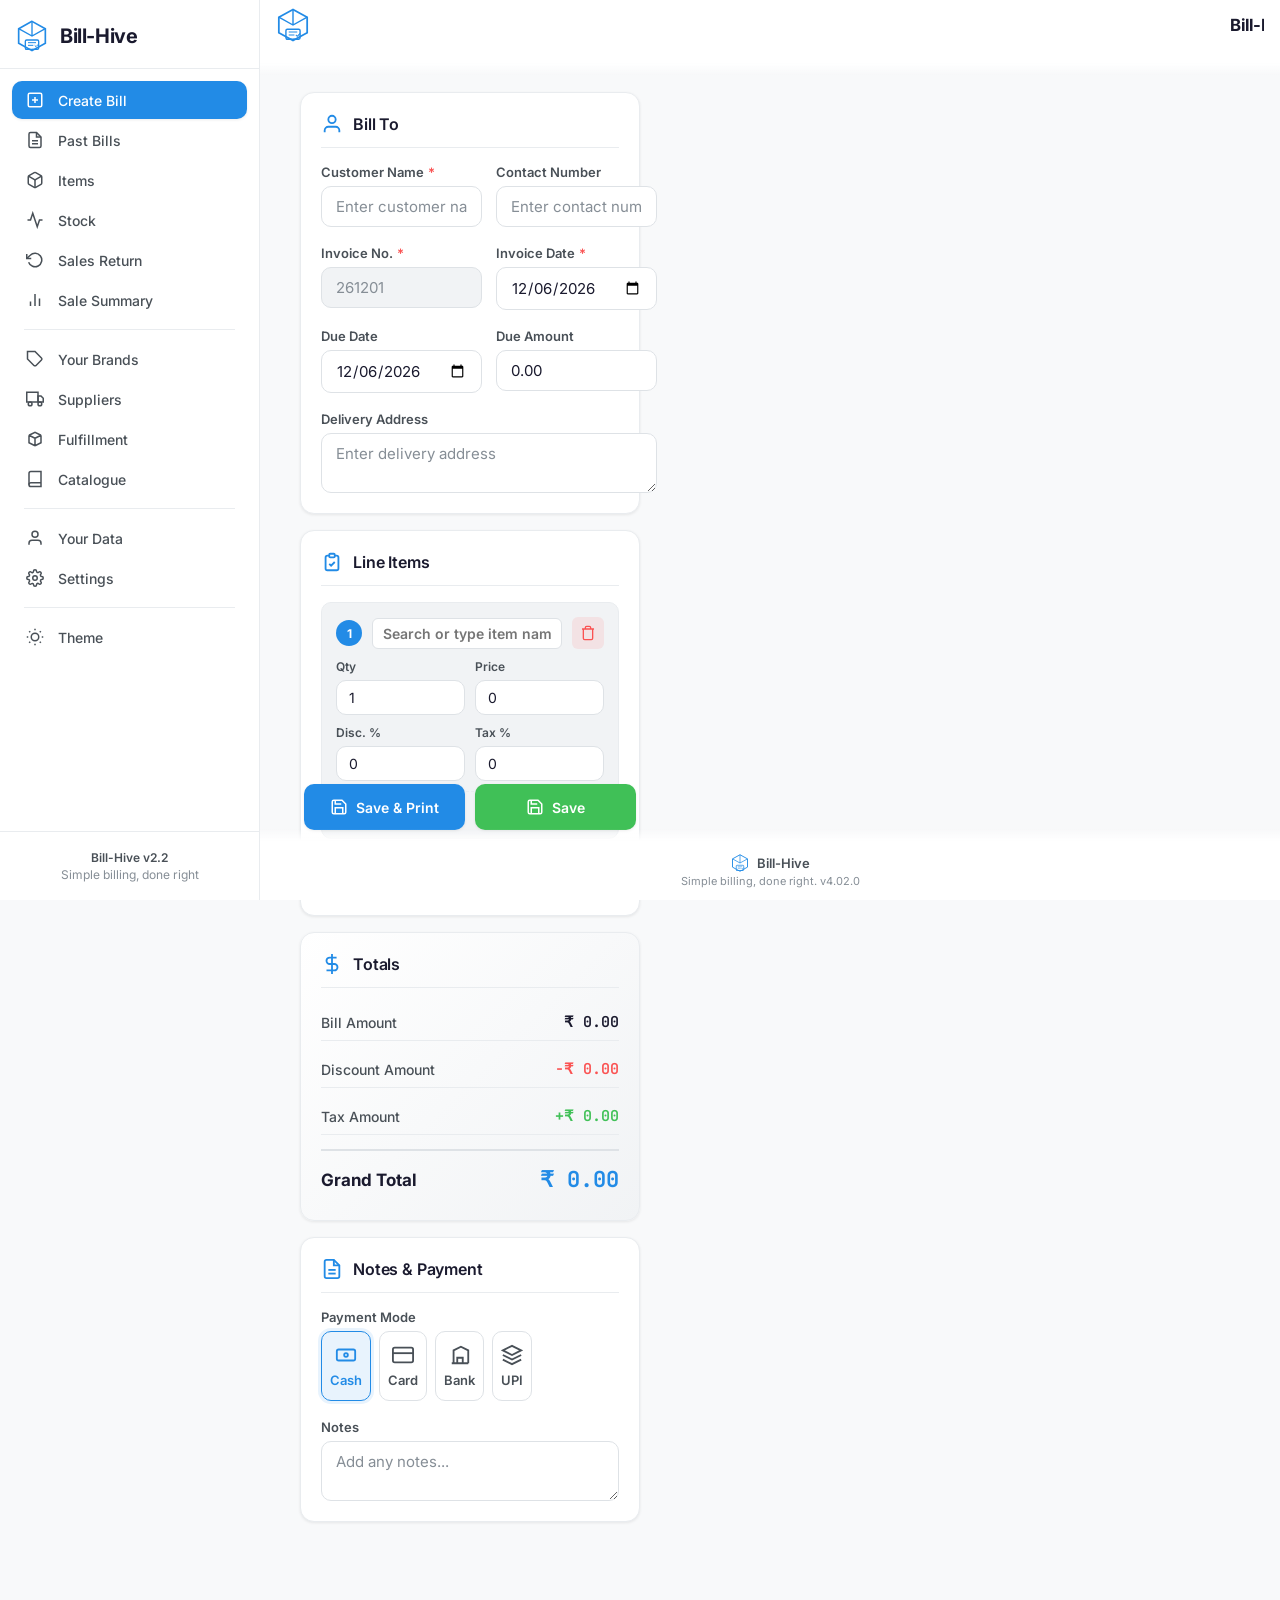
==== commit 768a8f3c: "feat(desktop): Part 2 — master-detail split on Past Bills (≥1024px) - Past Bills page: 2-column grid" ====
--- a/index.html
+++ b/index.html
@@ -2,7 +2,7 @@
 <html lang="en">
 <head>
     <meta charset="UTF-8">
-    <meta name="viewport" content="width=device-width, initial-scale=1.0, viewport-fit=cover">
+    <meta name="viewport" content="width=device-width, initial-scale=1.0, maximum-scale=1.0, user-scalable=no">
     <meta http-equiv="Cache-Control" content="no-cache, no-store, must-revalidate">
     <meta http-equiv="Pragma" content="no-cache">
     <meta http-equiv="Expires" content="0">
@@ -19,49 +19,7 @@
     <script src="https://cdnjs.cloudflare.com/ajax/libs/xlsx/0.18.5/xlsx.full.min.js" defer></script>
 </head>
 <body class="light-mode">
-
-    <!-- ===================== LOGIN SCREEN ===================== -->
-    <div id="login-screen" class="login-screen">
-        <div class="login-card">
-            <div class="login-logo">
-                <img src="favicon.svg" alt="Bill-Hive" class="login-favicon">
-                <span class="login-brand">Bill-Hive</span>
-            </div>
-            <h1 class="login-title">Welcome back</h1>
-            <p class="login-subtitle">Sign in to your account</p>
-            <div id="login-error" class="login-error" style="display:none;">
-                <svg viewBox="0 0 24 24" fill="none" stroke="currentColor" stroke-width="2"><circle cx="12" cy="12" r="10"/><line x1="12" y1="8" x2="12" y2="12"/><line x1="12" y1="16" x2="12.01" y2="16"/></svg>
-                Incorrect username or password
-            </div>
-            <div class="login-form">
-                <div class="login-field">
-                    <label class="login-label">Username</label>
-                    <div class="login-input-wrap">
-                        <svg viewBox="0 0 24 24" fill="none" stroke="currentColor" stroke-width="2"><path d="M20 21v-2a4 4 0 00-4-4H8a4 4 0 00-4 4v2"/><circle cx="12" cy="7" r="4"/></svg>
-                        <input type="text" id="login-username" class="login-input" placeholder="Enter username" autocomplete="username" onkeydown="if(event.key==='Enter')doLogin()">
-                    </div>
-                </div>
-                <div class="login-field">
-                    <label class="login-label">Password</label>
-                    <div class="login-input-wrap">
-                        <svg viewBox="0 0 24 24" fill="none" stroke="currentColor" stroke-width="2"><rect x="3" y="11" width="18" height="11" rx="2" ry="2"/><path d="M7 11V7a5 5 0 0110 0v4"/></svg>
-                        <input type="password" id="login-password" class="login-input" placeholder="Enter password" autocomplete="current-password" onkeydown="if(event.key==='Enter')doLogin()">
-                        <button class="login-pw-toggle" onclick="toggleLoginPw()" title="Show/hide password" tabindex="-1">
-                            <svg id="login-pw-eye" viewBox="0 0 24 24" fill="none" stroke="currentColor" stroke-width="2"><path d="M1 12s4-8 11-8 11 8 11 8-4 8-11 8-11-8-11-8z"/><circle cx="12" cy="12" r="3"/></svg>
-                        </button>
-                    </div>
-                </div>
-                <button class="login-btn" onclick="doLogin()">
-                    Sign In
-                    <svg viewBox="0 0 24 24" fill="none" stroke="currentColor" stroke-width="2.5"><polyline points="9 18 15 12 9 6"/></svg>
-                </button>
-            </div>
-            <p class="login-hint">
-                <svg viewBox="0 0 24 24" fill="none" stroke="currentColor" stroke-width="2"><path d="M12 22s8-4 8-10V5l-8-3-8 3v7c0 6 8 10 8 10z"/></svg>
-                Dev credentials: <strong>admin</strong> / <strong>password</strong>
-            </p>
-        </div>
-    </div>
+    <!-- ===================== SIDEBAR ===================== -->
     <div id="sidebar-overlay" class="sidebar-overlay" onclick="closeSidebar()"></div>
     <aside id="sidebar" class="sidebar">
         <div class="sidebar-header">
@@ -174,10 +132,6 @@
                     <path d="M19.4 15a1.65 1.65 0 00.33 1.82l.06.06a2 2 0 010 2.83 2 2 0 01-2.83 0l-.06-.06a1.65 1.65 0 00-1.82-.33 1.65 1.65 0 00-1 1.51V21a2 2 0 01-2 2 2 2 0 01-2-2v-.09A1.65 1.65 0 009 19.4a1.65 1.65 0 00-1.82.33l-.06.06a2 2 0 01-2.83 0 2 2 0 010-2.83l.06-.06A1.65 1.65 0 004.68 15a1.65 1.65 0 00-1.51-1H3a2 2 0 01-2-2 2 2 0 012-2h.09A1.65 1.65 0 004.6 9a1.65 1.65 0 00-.33-1.82l-.06-.06a2 2 0 010-2.83 2 2 0 012.83 0l.06.06A1.65 1.65 0 009 4.68a1.65 1.65 0 001-1.51V3a2 2 0 012-2 2 2 0 012 2v.09a1.65 1.65 0 001 1.51 1.65 1.65 0 001.82-.33l.06-.06a2 2 0 012.83 0 2 2 0 010 2.83l-.06.06A1.65 1.65 0 0019.4 9a1.65 1.65 0 001.51 1H21a2 2 0 012 2 2 2 0 01-2 2h-.09a1.65 1.65 0 00-1.51 1z"/>
                 </svg>
                 <span>Settings</span>
-            </a>
-            <a href="#" class="sidebar-link" data-page="account" onclick="navigateTo('account')">
-                <svg viewBox="0 0 24 24" fill="none" stroke="currentColor" stroke-width="2"><path d="M20 21v-2a4 4 0 00-4-4H8a4 4 0 00-4 4v2"/><circle cx="12" cy="7" r="4"/></svg>
-                <span>Account</span>
             </a>
             <div class="sidebar-divider"></div>
             <button class="sidebar-link theme-toggle-btn" onclick="toggleTheme()">
@@ -442,7 +396,9 @@
         </section>
 
         <!-- PAST BILLS PAGE -->
-        <section id="page-past-bills" class="page split-page">
+        <section id="page-past-bills" class="page">
+            <!-- Left pane: list -->
+            <div class="desktop-list-pane">
             <div class="page-header">
                 <h1>Past Bills</h1>
                 <p>View and manage your previous invoices</p>
@@ -460,7 +416,6 @@
                     <div class="column-toggle-dropdown" id="past-bills-table-column-dropdown"></div>
                 </div>
             </div>
-            <!-- Task 3: Date filter bar -->
             <div class="bills-filter-bar">
                 <button class="filter-btn active" data-bills-filter="all" onclick="setBillsDateFilter('all')">All</button>
                 <button class="filter-btn" data-bills-filter="today" onclick="setBillsDateFilter('today')">Today</button>
@@ -489,10 +444,21 @@
                     <p>No bills saved yet. Bills you save will appear here.</p>
                 </div>
             </div>
-            <!-- Desktop split-pane detail panel (hidden on mobile — modal is used instead) -->
-            <div class="split-detail-pane empty-state" id="bills-split-pane">
-                <svg viewBox="0 0 24 24" fill="none" stroke="currentColor" stroke-width="1.5"><path d="M14 2H6a2 2 0 00-2 2v16a2 2 0 002 2h12a2 2 0 002-2V8z"/><polyline points="14 2 14 8 20 8"/><line x1="16" y1="13" x2="8" y2="13"/><line x1="16" y1="17" x2="8" y2="17"/><polyline points="10 9 9 9 8 9"/></svg>
-                <p>Select a bill to view details</p>
+            </div><!-- end desktop-list-pane -->
+
+            <!-- Right pane: bill detail (desktop only) -->
+            <div class="desktop-detail-pane" id="bills-detail-pane">
+                <div class="desktop-detail-empty" id="bills-detail-empty">
+                    <svg viewBox="0 0 24 24" fill="none" stroke="currentColor" stroke-width="1.5" style="width:48px;height:48px;opacity:0.2;">
+                        <path d="M14 2H6a2 2 0 00-2 2v16a2 2 0 002 2h12a2 2 0 002-2V8z"/>
+                        <polyline points="14 2 14 8 20 8"/>
+                    </svg>
+                    <p>Select a bill to preview</p>
+                </div>
+                <div id="bills-detail-content" style="display:none;">
+                    <div class="desktop-detail-actions" id="bills-detail-actions"></div>
+                    <div id="bills-detail-body"></div>
+                </div>
             </div>
         </section>
 
@@ -655,7 +621,6 @@
                 <p>View your sales analytics</p>
             </div>
             <div class="stats-grid" id="summary-stats"></div>
-            <div class="summary-cards-grid">
             <div class="bill-section">
                 <div class="section-header">
                     <svg viewBox="0 0 24 24" fill="none" stroke="currentColor" stroke-width="2"><path d="M20.59 13.41L13.42 20.58a2 2 0 01-2.83 0L2 12.01V2h10.01l8.58 8.58a2 2 0 010 2.83z"/><line x1="7" y1="7" x2="7.01" y2="7"/></svg>
@@ -669,7 +634,6 @@
                     <h2>Top Selling Items</h2>
                 </div>
                 <div id="summary-top-items"></div>
-            </div>
             </div>
         </section>
 
@@ -783,7 +747,7 @@
                 <p>Configure your billing preferences</p>
             </div>
             <div class="settings-container">
-                <div class="settings-group full-width">
+                <div class="settings-group">
                     <h3>Thank You Messages</h3>
                     <p class="settings-desc">Random messages will be picked from this list for your bills</p>
                     <div class="settings-list" id="thank-you-messages">
@@ -825,7 +789,7 @@
                     </button>
                 </div>
 
-                <div class="settings-group full-width">
+                <div class="settings-group">
                     <h3>Terms & Conditions</h3>
                     <p class="settings-desc">This will be printed at the bottom of every bill</p>
                     <textarea id="terms-conditions" rows="4" class="settings-textarea" placeholder="Enter your terms and conditions...">Goods once sold will not be taken back.&#10;All disputes subject to local jurisdiction.</textarea>
@@ -839,9 +803,9 @@
                     </div>
                 </div>
 
-                <div class="settings-group full-width">
+                <div class="settings-group">
                     <h3>Print Setup</h3>
-                    <p class="settings-desc">Fine-tune how your bills are printed — font size, weight, paper width, and which sections to include.</p>
+                    <p class="settings-desc">Control how bold and how wide your printed/previewed bills are. Company logo always prints in black &amp; white.</p>
                     <div class="form-grid">
                         <div class="form-group">
                             <label>Font Weight</label>
@@ -852,59 +816,11 @@
                             </select>
                         </div>
                         <div class="form-group">
-                            <label>Paper Width</label>
+                            <label>Print Size (Thermal Paper Width)</label>
                             <select id="print-paper-size">
-                                <option value="58mm">58mm — Narrow thermal</option>
-                                <option value="80mm" selected>80mm — Standard thermal</option>
-                                <option value="a4">A4 — Full page</option>
+                                <option value="58mm">58mm (narrow)</option>
+                                <option value="80mm" selected>80mm (standard)</option>
                             </select>
-                        </div>
-                        <div class="form-group">
-                            <label>Font Size <span id="print-font-size-display" style="color:var(--accent-primary);font-weight:600;">12px</span></label>
-                            <div class="font-size-row">
-                                <span style="font-size:0.75rem;color:var(--text-muted);">8px</span>
-                                <input type="range" id="print-font-size" min="8" max="18" step="1" value="12"
-                                    oninput="document.getElementById('print-font-size-display').textContent=this.value+'px'">
-                                <span style="font-size:0.75rem;color:var(--text-muted);">18px</span>
-                            </div>
-                        </div>
-                        <div class="form-group">
-                            <label>Page Margins</label>
-                            <select id="print-margins">
-                                <option value="none">None — Edge to edge</option>
-                                <option value="narrow">Narrow — 4mm</option>
-                                <option value="normal" selected>Normal — 8mm</option>
-                                <option value="wide">Wide — 16mm</option>
-                            </select>
-                        </div>
-                    </div>
-                    <div class="form-group" style="margin-top:12px;">
-                        <label>Include in Print</label>
-                        <div class="print-content-toggles">
-                            <label class="print-toggle-chip">
-                                <input type="checkbox" id="print-show-logo" checked> Company Logo
-                            </label>
-                            <label class="print-toggle-chip">
-                                <input type="checkbox" id="print-show-gst" checked> GST / Tax No.
-                            </label>
-                            <label class="print-toggle-chip">
-                                <input type="checkbox" id="print-show-address" checked> Address
-                            </label>
-                            <label class="print-toggle-chip">
-                                <input type="checkbox" id="print-show-contact" checked> Phone / Email
-                            </label>
-                            <label class="print-toggle-chip">
-                                <input type="checkbox" id="print-show-discount" checked> Discount Column
-                            </label>
-                            <label class="print-toggle-chip">
-                                <input type="checkbox" id="print-show-tax" checked> Tax Column
-                            </label>
-                            <label class="print-toggle-chip">
-                                <input type="checkbox" id="print-show-thankyou" checked> Thank-You Message
-                            </label>
-                            <label class="print-toggle-chip">
-                                <input type="checkbox" id="print-show-terms" checked> Terms &amp; Conditions
-                            </label>
                         </div>
                     </div>
                     <div class="data-actions" style="margin-top:14px;">
@@ -964,7 +880,7 @@
                     </div>
                 </div>
 
-                <button class="action-btn btn-save full-width" onclick="saveSettings()" style="justify-self:start;">
+                <button class="action-btn btn-save" onclick="saveSettings()">
                     <svg viewBox="0 0 24 24" fill="none" stroke="currentColor" stroke-width="2">
                         <path d="M19 21H5a2 2 0 01-2-2V5a2 2 0 012-2h11l5 5v11a2 2 0 01-2 2z"/>
                         <polyline points="17 21 17 13 7 13 7 21"/>
@@ -973,7 +889,7 @@
                 </button>
 
 
-                <div class="settings-group full-width">
+                <div class="settings-group">
                     <h3>Data Management</h3>
                     <p class="settings-desc">Everything is stored locally in your browser. Choose exactly what to export or import — mix and match by category.</p>
                     <div class="data-actions">
@@ -1034,93 +950,6 @@
                 </div>
             </div>
         </section>
-
-        <!-- ACCOUNT PAGE -->
-        <section id="page-account" class="page">
-            <div class="page-header">
-                <h1>Account</h1>
-                <p>Manage your profile and session</p>
-            </div>
-
-            <div class="bill-container">
-                <!-- Profile card -->
-                <div class="bill-section">
-                    <div class="section-header">
-                        <svg viewBox="0 0 24 24" fill="none" stroke="currentColor" stroke-width="2"><path d="M20 21v-2a4 4 0 00-4-4H8a4 4 0 00-4 4v2"/><circle cx="12" cy="7" r="4"/></svg>
-                        <h2>Profile</h2>
-                    </div>
-                    <div class="account-avatar-wrap">
-                        <div class="account-avatar" id="account-avatar-display">AD</div>
-                        <div class="account-avatar-info">
-                            <div class="account-username" id="account-display-name">admin</div>
-                            <div class="account-role">Administrator</div>
-                            <span class="account-badge">
-                                <svg viewBox="0 0 24 24" fill="none" stroke="currentColor" stroke-width="2"><path d="M12 22s8-4 8-10V5l-8-3-8 3v7c0 6 8 10 8 10z"/></svg>
-                                Dev Mode
-                            </span>
-                        </div>
-                    </div>
-                    <div class="form-grid" style="margin-top:16px;">
-                        <div class="form-group">
-                            <label>Display Name</label>
-                            <input type="text" id="account-name-input" value="Admin" placeholder="Your name">
-                        </div>
-                        <div class="form-group">
-                            <label>Email</label>
-                            <input type="email" id="account-email-input" placeholder="your@email.com">
-                        </div>
-                    </div>
-                    <div class="data-actions" style="margin-top:12px;">
-                        <button class="action-btn btn-save" onclick="saveAccountProfile()">
-                            <svg viewBox="0 0 24 24" fill="none" stroke="currentColor" stroke-width="2"><path d="M19 21H5a2 2 0 01-2-2V5a2 2 0 012-2h11l5 5v11a2 2 0 01-2 2z"/><polyline points="17 21 17 13 7 13 7 21"/></svg>
-                            Save Profile
-                        </button>
-                    </div>
-                </div>
-
-                <!-- Change password card -->
-                <div class="bill-section">
-                    <div class="section-header">
-                        <svg viewBox="0 0 24 24" fill="none" stroke="currentColor" stroke-width="2"><rect x="3" y="11" width="18" height="11" rx="2" ry="2"/><path d="M7 11V7a5 5 0 0110 0v4"/></svg>
-                        <h2>Change Password</h2>
-                    </div>
-                    <div class="form-grid">
-                        <div class="form-group">
-                            <label>Current Password</label>
-                            <input type="password" id="account-current-pw" placeholder="Current password" autocomplete="current-password">
-                        </div>
-                        <div class="form-group">
-                            <label>New Password</label>
-                            <input type="password" id="account-new-pw" placeholder="New password" autocomplete="new-password">
-                        </div>
-                        <div class="form-group">
-                            <label>Confirm New Password</label>
-                            <input type="password" id="account-confirm-pw" placeholder="Confirm new password" autocomplete="new-password">
-                        </div>
-                    </div>
-                    <div class="data-actions" style="margin-top:12px;">
-                        <button class="action-btn btn-save" onclick="changePassword()">
-                            <svg viewBox="0 0 24 24" fill="none" stroke="currentColor" stroke-width="2"><path d="M12 22s8-4 8-10V5l-8-3-8 3v7c0 6 8 10 8 10z"/></svg>
-                            Update Password
-                        </button>
-                    </div>
-                </div>
-
-                <!-- Session card -->
-                <div class="bill-section account-danger-card">
-                    <div class="section-header">
-                        <svg viewBox="0 0 24 24" fill="none" stroke="currentColor" stroke-width="2"><path d="M9 21H5a2 2 0 01-2-2V5a2 2 0 012-2h4"/><polyline points="16 17 21 12 16 7"/><line x1="21" y1="12" x2="9" y2="12"/></svg>
-                        <h2>Session</h2>
-                    </div>
-                    <p class="settings-desc" style="margin-bottom:14px;">You are currently signed in as <strong id="session-username-display">admin</strong>. Signing out will return you to the login screen.</p>
-                    <button class="action-btn" style="background:var(--accent-danger,#e03131);color:#fff;border:none;" onclick="doLogout()">
-                        <svg viewBox="0 0 24 24" fill="none" stroke="currentColor" stroke-width="2"><path d="M9 21H5a2 2 0 01-2-2V5a2 2 0 012-2h4"/><polyline points="16 17 21 12 16 7"/><line x1="21" y1="12" x2="9" y2="12"/></svg>
-                        Sign Out
-                    </button>
-                </div>
-            </div>
-        </section>
-
     </main>
 
     <!-- ===================== FOOTER ===================== -->
@@ -1502,7 +1331,6 @@
         <span id="toast-message">Saved successfully!</span>
     </div>
 
-    <script src="image-editor.js"></script>
     <script src="script.js"></script>
 
     <script>if("serviceWorker" in navigator){navigator.serviceWorker.register("sw.js").catch(()=>{});}</script>    <!-- ===================== EXPORT PICKER MODAL ===================== -->
--- a/styles.css
+++ b/styles.css
@@ -94,12 +94,8 @@
     background: var(--bg-primary);
     color: var(--text-primary);
     min-height: 100vh;
-    min-height: 100dvh;
     padding-top: var(--header-height);
     padding-bottom: var(--footer-height);
-    /* Safe-area insets for notch / home-indicator phones */
-    padding-left: env(safe-area-inset-left);
-    padding-right: env(safe-area-inset-right);
     transition: background var(--transition-normal), color var(--transition-normal);
     overflow-x: hidden;
 }
@@ -195,8 +191,8 @@
 }
 
 .sidebar-close {
-    width: 44px;
-    height: 44px;
+    width: 36px;
+    height: 36px;
     border-radius: var(--radius-md);
     display: flex;
     align-items: center;
@@ -298,13 +294,11 @@
     height: var(--header-height);
     background: var(--bg-secondary);
     border-bottom: 1px solid var(--border-light);
-    z-index: 300;
+    z-index: 210;
     display: grid;
     grid-template-columns: 40px 1fr 40px;
     align-items: center;
     padding: 0 16px;
-    padding-left: max(16px, env(safe-area-inset-left));
-    padding-right: max(16px, env(safe-area-inset-right));
     gap: 8px;
     transition: background var(--transition-normal), border-color var(--transition-normal);
 }
@@ -513,18 +507,6 @@
     width: 100%;
 }
 
-/* Prevent iOS Safari from auto-zooming on input focus (requires ≥ 16px) */
-@media (max-width: 768px) {
-    .form-group input,
-    .form-group textarea,
-    .form-group select,
-    .login-input,
-    .bhe-num,
-    .settings-textarea {
-        font-size: 1rem;
-    }
-}
-
 .form-group input:focus,
 .form-group textarea:focus,
 .form-group select:focus {
@@ -598,8 +580,8 @@
 }
 
 .line-item-delete {
-    width: 44px;
-    height: 44px;
+    width: 32px;
+    height: 32px;
     border-radius: var(--radius-sm);
     display: flex;
     align-items: center;
@@ -928,8 +910,6 @@
     display: flex;
     align-items: center;
     justify-content: center;
-    /* Push content above home indicator on iPhone */
-    padding-bottom: env(safe-area-inset-bottom);
     transition: background var(--transition-normal), border-color var(--transition-normal);
 }
 
@@ -1028,8 +1008,8 @@
 }
 
 .modal-close {
-    width: 44px;
-    height: 44px;
+    width: 32px;
+    height: 32px;
     border-radius: var(--radius-sm);
     display: flex;
     align-items: center;
@@ -1081,7 +1061,7 @@
 .pos-bill {
     max-width: 300px;
     margin: 0 auto;
-    font-size: var(--pw-size, 12px);
+    font-size: var(--pw-size, 11px);
     font-weight: var(--pw-base, 500);
 }
 
@@ -1108,18 +1088,18 @@
 }
 
 .pos-company-name {
-    font-size: 1.15em;
+    font-size: 13px;
     font-weight: var(--pw-strong, 700);
     margin-bottom: 2px;
 }
 
 .pos-gst {
-    font-size: 0.8em;
+    font-size: 9px;
     margin-bottom: 4px;
 }
 
 .pos-address, .pos-contact {
-    font-size: 0.82em;
+    font-size: 9px;
     line-height: 1.3;
 }
 
@@ -1132,7 +1112,7 @@
 .pos-meta {
     display: flex;
     justify-content: space-between;
-    font-size: 0.85em;
+    font-size: 9px;
     margin-bottom: 4px;
 }
 
@@ -1146,17 +1126,17 @@
 
 .pos-customer-label {
     font-weight: var(--pw-strong, 700);
-    font-size: 0.9em;
+    font-size: 9px;
 }
 
 .pos-customer-name {
-    font-size: 0.9em;
+    font-size: 10px;
 }
 
 .pos-table {
     width: 100%;
     border-collapse: collapse;
-    font-size: 0.9em;
+    font-size: 9px;
     margin-bottom: 6px;
 }
 
@@ -1184,7 +1164,7 @@
 .pos-totals {
     border-top: 1px solid #000;
     padding-top: 4px;
-    font-size: 0.9em;
+    font-size: 9px;
 }
 
 .pos-total-row {
@@ -1924,8 +1904,8 @@
 }
 
 .icon-btn {
-    width: 44px;
-    height: 44px;
+    width: 32px;
+    height: 32px;
     border-radius: var(--radius-sm);
     display: flex;
     align-items: center;
@@ -2371,10 +2351,10 @@
         right: 0;
         border-radius: var(--radius-lg) var(--radius-lg) 0 0;
         padding: 16px;
-        max-height: calc(70vh - var(--header-height));
+        max-height: 70vh;
         overflow-y: auto;
         box-shadow: 0 -8px 32px rgba(0, 0, 0, 0.22);
-        z-index: 250;
+        z-index: 220;
     }
 }
 
@@ -3134,9 +3114,9 @@
     display: none;
     position: fixed;
     inset: 0;
-    top: var(--header-height);
+    top: var(--header-height); /* never cover the header */
     background: rgba(0,0,0,0.4);
-    z-index: 240;
+    z-index: 199;
     pointer-events: none;
 }
 .column-toggle-backdrop.open {
@@ -3628,686 +3608,278 @@
     }
 }
 
-/* ===================== DESKTOP SPLIT-PANE LAYOUT (≥1100px) ===================== */
-/*
- * On wide screens, pages with a list + view use a two-column master-detail layout:
- * left pane = list (fixed width), right pane = inline detail panel.
- * Pages that opt in add class "split-page" to their <section>.
- */
-@media (min-width: 1100px) {
+
+/* ===================== DESKTOP LAYOUT (≥1024px) — Part 1 =====================
+   On large screens the sidebar becomes a persistent left rail. The header
+   shrinks to just a title bar (no hamburger needed). Main content shifts
+   right of the rail and uses the full remaining width.
+   ========================================================================= */
+
+@media (min-width: 1024px) {
+
+    /* ── Root adjustments ── */
+    :root {
+        --desktop-rail-width: 240px;
+    }
+
+    /* ── Body: leave space for permanent rail ── */
     body {
-        /* Allow wider content on desktop */
-    }
+        padding-left: var(--desktop-rail-width);
+    }
+
+    /* ── Sidebar becomes a fixed left rail ── */
+    .sidebar {
+        left: 0;
+        right: auto;
+        top: 0;
+        width: var(--desktop-rail-width);
+        max-width: var(--desktop-rail-width);
+        transform: none !important;   /* always visible */
+        border-left: none;
+        border-right: 1px solid var(--border-light);
+        z-index: 90;                  /* below modals, above content */
+        box-shadow: none;
+    }
+
+    /* Keep side-left variant working on desktop too */
+    body.side-left .sidebar {
+        left: 0;
+        right: auto;
+        border-right: 1px solid var(--border-light);
+        border-left: none;
+        transform: none !important;
+    }
+
+    /* Hide overlay and close button — not needed on desktop */
+    .sidebar-overlay  { display: none !important; }
+    .sidebar-close    { display: none !important; }
+
+    /* Hide hamburger button on desktop */
+    .header-menu-btn  { display: none !important; }
+
+    /* ── Header: full-width but content starts after the rail ── */
+    .app-header {
+        left: var(--desktop-rail-width);
+        grid-template-columns: 1fr 40px;  /* center + right slot */
+    }
+
+    body.side-left .app-header {
+        left: var(--desktop-rail-width);
+        right: 0;
+    }
+
+    /* ── Main content: full width, generous padding ── */
+    .main-content {
+        max-width: 1200px;
+        padding: 24px 32px;
+    }
+
+    /* ── Footer: also offset by rail ── */
+    .app-footer {
+        left: var(--desktop-rail-width);
+    }
+
+    /* ── Sidebar header: just the brand logo on desktop, no close btn row ── */
+    .sidebar-header {
+        padding: 20px 16px 16px;
+    }
+
+    /* ── Sidebar links: slightly more compact on desktop rail ── */
+    .sidebar-link {
+        padding: 10px 14px;
+        font-size: 0.875rem;
+    }
+
+    .sidebar-link svg {
+        width: 18px;
+        height: 18px;
+        flex-shrink: 0;
+    }
+
+    /* ── Stats grid: more columns on desktop ── */
+    .stats-grid {
+        grid-template-columns: repeat(4, 1fr);
+    }
+
+    /* ── Form grids: two columns on desktop ── */
+    .form-grid {
+        grid-template-columns: 1fr 1fr;
+    }
+
+    /* ── Toolbar: don't stack on desktop ── */
+    .toolbar {
+        flex-direction: row;
+        align-items: center;
+    }
+
+    /* ── Data table: no forced min-width needed, table scrolls naturally ── */
+    .data-table {
+        min-width: 0;
+    }
+
+    /* ── Bill page: two-column layout (customer | items+totals) ── */
+    #page-create-bill.page.active {
+        display: grid;
+        grid-template-columns: 340px 1fr;
+        gap: 24px;
+        align-items: start;
+    }
+
+    /* Customer section stays in left column; everything else in right */
+    #page-create-bill .bill-section:first-child {
+        position: sticky;
+        top: calc(var(--header-height) + 16px);
+    }
+
+    /* ── Past Bills: two-pane split (list | detail preview) ── */
+    #page-past-bills.page.active {
+        display: grid;
+        grid-template-columns: 1fr 380px;
+        gap: 24px;
+        align-items: start;
+    }
+
+    /* ── Sale Summary: two columns ── */
+    #page-sale-summary .summary-cards-grid,
+    #page-sale-summary .bill-container {
+        display: grid;
+        grid-template-columns: 1fr 1fr;
+        gap: 20px;
+    }
+
+    #page-sale-summary .bill-section + .bill-section {
+        margin-top: 0;   /* gap handled by grid */
+    }
+
+    /* ── Settings: two columns ── */
+    #page-settings .settings-section {
+        display: grid;
+        grid-template-columns: 1fr 1fr;
+        gap: 20px;
+        align-items: start;
+    }
+
+    /* ── Modals: a bit wider on desktop ── */
+    .modal-content {
+        max-width: 600px;
+    }
+
+    .modal {
+        padding: 24px;
+    }
+
+}
+
+@media (min-width: 1280px) {
+    :root { --desktop-rail-width: 260px; }
 
     .main-content {
         max-width: 1400px;
-        padding: 20px 24px;
-    }
-
-    /* Past Bills: master-detail two-column layout — only when the page is visible */
-    .page.active.split-page {
+        padding: 28px 40px;
+    }
+
+    /* Three-column stats on very wide screens */
+    .stats-grid {
+        grid-template-columns: repeat(5, 1fr);
+    }
+}
+
+
+/* ===================== DESKTOP MASTER-DETAIL PANE — Part 2 ===================== */
+
+/* List pane takes full width on mobile, left column on desktop */
+.desktop-list-pane {
+    min-width: 0;
+}
+
+/* Detail pane hidden on mobile */
+.desktop-detail-pane {
+    display: none;
+}
+
+@media (min-width: 1024px) {
+
+    /* Past Bills: left list | right detail */
+    #page-past-bills.page.active {
         display: grid;
-        grid-template-columns: minmax(320px, 400px) 1fr;
-        grid-template-rows: auto auto auto 1fr;
-        gap: 0;
-        min-height: calc(100vh - var(--header-height) - var(--footer-height) - 40px);
+        grid-template-columns: 1fr 360px;
+        gap: 24px;
         align-items: start;
     }
 
-    .page.active.split-page .page-header {
-        grid-column: 1 / -1;
-    }
-
-    .page.active.split-page .toolbar,
-    .page.active.split-page .bills-filter-bar {
-        grid-column: 1;
-        padding-right: 12px;
-    }
-
-    .page.active.split-page .table-wrap {
-        grid-column: 1;
-        grid-row: 3 / 5;
-        padding-right: 12px;
-        border-right: 1.5px solid var(--border-color);
-        min-height: 400px;
-        overflow-x: auto;
-    }
-
-    /* Detail pane — shown inline on desktop instead of a modal */
-    .split-detail-pane {
+    .desktop-detail-pane {
         display: flex;
-        grid-column: 2;
-        grid-row: 2 / span 10;
-        padding-left: 24px;
+        flex-direction: column;
         position: sticky;
-        top: calc(var(--header-height) + 20px);
-        max-height: calc(100vh - var(--header-height) - var(--footer-height) - 40px);
-        overflow-y: auto;
+        top: calc(var(--header-height) + 16px);
+        max-height: calc(100vh - var(--header-height) - 48px);
+        background: var(--bg-card);
+        border: 1px solid var(--border-light);
+        border-radius: var(--radius-lg);
+        box-shadow: var(--shadow-sm);
+        overflow: hidden;
+    }
+
+    .desktop-detail-empty {
+        flex: 1;
+        display: flex;
         flex-direction: column;
-        gap: 0;
-    }
-
-    .split-detail-pane.empty-state {
         align-items: center;
         justify-content: center;
+        gap: 10px;
         color: var(--text-muted);
+        font-size: 0.875rem;
+        padding: 40px 20px;
         text-align: center;
-        gap: 16px;
-        padding-top: 60px;
-    }
-
-    .split-detail-pane.empty-state svg {
-        width: 56px;
-        height: 56px;
-        opacity: 0.35;
-        color: var(--text-muted);
-    }
-
-    .split-detail-pane.empty-state p {
-        font-size: 0.9rem;
-        max-width: 220px;
-        line-height: 1.5;
-    }
-
-    .split-detail-header {
-        display: flex;
-        align-items: center;
-        justify-content: space-between;
-        padding-bottom: 14px;
-        border-bottom: 1.5px solid var(--border-color);
-        margin-bottom: 16px;
-        flex-wrap: wrap;
-        gap: 10px;
-    }
-
-    .split-detail-header h3 {
-        font-size: 1.1rem;
-        font-weight: 700;
-        color: var(--text-primary);
-        letter-spacing: -0.01em;
-    }
-
-    .split-detail-actions {
+    }
+
+    .desktop-detail-actions {
         display: flex;
         gap: 8px;
+        padding: 12px 14px;
+        border-bottom: 1px solid var(--border-light);
+        background: var(--bg-secondary);
+        flex-shrink: 0;
         flex-wrap: wrap;
     }
 
-    .split-detail-body {
+    .desktop-detail-actions .action-btn {
         flex: 1;
-    }
-
-    /* Row highlight when selected */
-    .data-table tr.split-selected td {
-        background: color-mix(in srgb, var(--accent-primary) 10%, transparent);
-    }
-    .data-table tr.split-selected {
-        outline: 2px solid var(--accent-primary);
-        outline-offset: -1px;
-    }
-
-    /* Settings grid: two-column on desktop */
-    .settings-container {
+        padding: 8px 10px;
+        font-size: 0.8125rem;
+        min-width: 80px;
+    }
+
+    #bills-detail-content {
+        flex: 1;
+        overflow-y: auto;
+        padding: 14px;
+    }
+
+    /* Highlight selected row in list */
+    .bills-row-selected td {
+        background: var(--accent-soft, rgba(79,140,255,0.08)) !important;
+    }
+
+    /* Items page: list | product detail */
+    #page-items.page.active {
         display: grid;
-        grid-template-columns: 1fr 1fr;
-        gap: 0 32px;
+        grid-template-columns: 1fr 320px;
+        gap: 24px;
         align-items: start;
     }
 
-    /* Let wide groups span full width */
-    .settings-group.full-width {
-        grid-column: 1 / -1;
-    }
-}
-
-/* ===================== PRINT SETTINGS ENHANCEMENTS ===================== */
-
-/* Split detail pane: hidden on mobile, shown by the desktop media query */
-.split-detail-pane {
-    display: none;
-}
-
-.print-content-toggles {
-    display: flex;
-    flex-wrap: wrap;
-    gap: 10px;
-    margin-top: 8px;
-}
-
-.print-toggle-chip {
-    display: flex;
-    align-items: center;
-    gap: 6px;
-    padding: 6px 12px;
-    border: 1.5px solid var(--border-color);
-    border-radius: 20px;
-    cursor: pointer;
-    font-size: 0.8125rem;
-    font-weight: 500;
-    color: var(--text-secondary);
-    transition: border-color var(--transition-fast), background var(--transition-fast), color var(--transition-fast);
-    user-select: none;
-}
-
-.print-toggle-chip input[type="checkbox"] {
-    accent-color: var(--accent-primary);
-    width: 14px;
-    height: 14px;
-    cursor: pointer;
-}
-
-.print-toggle-chip:has(input:checked) {
-    border-color: var(--accent-primary);
-    background: color-mix(in srgb, var(--accent-primary) 8%, transparent);
-    color: var(--accent-primary);
-}
-
-.font-size-row {
-    display: flex;
-    align-items: center;
-    gap: 12px;
-    margin-top: 4px;
-}
-
-.font-size-row input[type="range"] {
-    flex: 1;
-    accent-color: var(--accent-primary);
-    height: 4px;
-}
-
-.font-size-value {
-    min-width: 42px;
-    text-align: right;
-    font-size: 0.875rem;
-    font-weight: 600;
-    color: var(--accent-primary);
-}
-
-.print-page-size-grid {
-    display: grid;
-    grid-template-columns: repeat(auto-fill, minmax(100px, 1fr));
-    gap: 8px;
-    margin-top: 8px;
-}
-
-.print-size-card {
-    border: 1.5px solid var(--border-color);
-    border-radius: var(--radius-md);
-    padding: 10px 8px;
-    text-align: center;
-    cursor: pointer;
-    transition: border-color var(--transition-fast), background var(--transition-fast);
-    font-size: 0.8125rem;
-}
-
-.print-size-card:hover {
-    border-color: var(--accent-primary);
-    background: var(--bg-hover);
-}
-
-.print-size-card.selected {
-    border-color: var(--accent-primary);
-    background: color-mix(in srgb, var(--accent-primary) 8%, transparent);
-    color: var(--accent-primary);
-    font-weight: 600;
-}
-
-.print-size-card .size-icon {
-    display: block;
-    font-size: 1.25rem;
-    margin-bottom: 4px;
-}
-
-
-
-/* ===================== SALE SUMMARY CARDS GRID ===================== */
-.summary-cards-grid {
-    display: flex;
-    flex-direction: column;
-    gap: 16px;
-}
-
-/* ===================== DESKTOP LAYOUT IMPROVEMENTS (≥1100px) — v4.05.0 ===================== */
-@media (min-width: 1100px) {
-
-    /* ── Create Bill: sticky customer panel left, everything else right ── */
-    #page-create-bill .bill-container {
-        display: grid;
-        grid-template-columns: 320px 1fr;
-        grid-template-rows: auto auto auto;
-        gap: 16px;
-        align-items: start;
-    }
-
-    /* Bill To — sticky left column, spans all rows */
-    #page-create-bill .bill-section:nth-child(1) {
-        grid-column: 1;
-        grid-row: 1 / -1;
+    #items-detail-pane {
+        display: flex;
+        flex-direction: column;
         position: sticky;
         top: calc(var(--header-height) + 16px);
-        max-height: calc(100vh - var(--header-height) - var(--footer-height) - 32px);
-        overflow-y: auto;
-    }
-
-    /* Line Items — right column row 1 */
-    #page-create-bill .bill-section:nth-child(2) {
-        grid-column: 2;
-        grid-row: 1;
-    }
-
-    /* Totals — right column row 2 */
-    #page-create-bill .bill-section:nth-child(3) {
-        grid-column: 2;
-        grid-row: 2;
-    }
-
-    /* Notes & Payment — right column row 3 */
-    #page-create-bill .bill-section:nth-child(4) {
-        grid-column: 2;
-        grid-row: 3;
-    }
-
-    /* ── Sale Summary: wider stats + side-by-side cards ── */
-    #page-sale-summary .stats-grid {
-        grid-template-columns: repeat(auto-fit, minmax(180px, 1fr));
-    }
-
-    /* summary-cards-grid: two columns on desktop */
-    .summary-cards-grid {
-        display: grid;
-        grid-template-columns: 1fr 1fr;
-        gap: 16px;
-        align-items: start;
-    }
-
-    /* Remove leftover top-margin — gap handles spacing */
-    #page-sale-summary .bill-section + .bill-section {
-        margin-top: 0;
-    }
-
-    /* ── Sales Return: form left, summary right ── */
-    #page-sales-return .bill-container {
-        display: grid;
-        grid-template-columns: 1fr 340px;
-        gap: 16px;
-        align-items: start;
-    }
-
-    #page-sales-return .bill-section:last-child {
-        position: sticky;
-        top: calc(var(--header-height) + 16px);
-    }
-
-    /* ── Tables: don't wrap cell text on wide screens ── */
-    #page-items .data-table th,
-    #page-items .data-table td,
-    #page-stock .data-table th,
-    #page-stock .data-table td,
-    #page-past-bills .data-table th,
-    #page-past-bills .data-table td {
-        white-space: nowrap;
-    }
-
-    /* ── Your Data: wider stat cards ── */
-    #page-your-data .stats-grid {
-        grid-template-columns: repeat(auto-fit, minmax(200px, 1fr));
-    }
-
-    /* ── Modals: a bit more room on large screens ── */
-    .modal-content {
-        max-width: 680px;
-    }
-
-    .preview-modal-content {
-        max-width: 580px;
-    }
-}
-
-/* ===================== LOGIN SCREEN ===================== */
-.login-screen {
-    position: fixed;
-    inset: 0;
-    z-index: 9000;
-    background: var(--bg-primary);
-    display: flex;
-    align-items: center;
-    justify-content: center;
-    padding: 20px;
-    padding-top: max(20px, env(safe-area-inset-top));
-    padding-bottom: max(20px, env(safe-area-inset-bottom));
-    /* Use dvh so virtual keyboard doesn't push the card off-screen */
-    min-height: 100dvh;
-    overflow-y: auto;
-}
-
-.login-screen.hidden {
-    display: none;
-}
-
-.login-card {
-    width: 100%;
-    max-width: 380px;
-    background: var(--bg-card);
-    border: 1px solid var(--border-light);
-    border-radius: var(--radius-xl, 20px);
-    padding: 36px 32px;
-    box-shadow: 0 24px 64px rgba(0,0,0,0.12);
-}
-
-.login-favicon {
-    width: 52px;
-    height: 52px;
-    border-radius: 12px;
-    object-fit: contain;
-}
-
-.login-logo {
-    display: flex;
-    align-items: center;
-    gap: 12px;
-    justify-content: center;
-    margin-bottom: 24px;
-}
-
-.login-brand {
-    font-size: 1.5rem;
-    font-weight: 800;
-    letter-spacing: -0.03em;
-    color: var(--text-primary);
-}
-
-.login-title {
-    font-size: 1.35rem;
-    font-weight: 700;
-    color: var(--text-primary);
-    text-align: center;
-    margin-bottom: 6px;
-    letter-spacing: -0.02em;
-}
-
-.login-subtitle {
-    font-size: 0.875rem;
-    color: var(--text-muted);
-    text-align: center;
-    margin-bottom: 24px;
-}
-
-.login-error {
-    display: flex;
-    align-items: center;
-    gap: 8px;
-    background: color-mix(in srgb, var(--accent-danger, #e03131) 10%, transparent);
-    border: 1px solid color-mix(in srgb, var(--accent-danger, #e03131) 30%, transparent);
-    color: var(--accent-danger, #e03131);
-    border-radius: var(--radius-md);
-    padding: 10px 14px;
-    font-size: 0.8125rem;
-    font-weight: 500;
-    margin-bottom: 16px;
-}
-
-.login-error svg { width: 16px; height: 16px; flex-shrink: 0; }
-
-.login-form { display: flex; flex-direction: column; gap: 16px; }
-
-.login-field { display: flex; flex-direction: column; gap: 6px; }
-
-.login-label {
-    font-size: 0.8125rem;
-    font-weight: 600;
-    color: var(--text-secondary);
-}
-
-.login-input-wrap {
-    position: relative;
-    display: flex;
-    align-items: center;
-}
-
-.login-input-wrap > svg:first-child {
-    position: absolute;
-    left: 12px;
-    width: 16px;
-    height: 16px;
-    color: var(--text-muted);
-    pointer-events: none;
-    flex-shrink: 0;
-}
-
-.login-input {
-    width: 100%;
-    padding: 10px 12px 10px 38px;
-    border: 1.5px solid var(--border-color);
-    border-radius: var(--radius-md);
-    background: var(--bg-input, var(--bg-primary));
-    color: var(--text-primary);
-    font-size: 1rem;
-    transition: border-color 0.15s;
-}
-
-.login-input:focus {
-    outline: none;
-    border-color: var(--accent-primary);
-    box-shadow: 0 0 0 3px color-mix(in srgb, var(--accent-primary) 15%, transparent);
-}
-
-.login-pw-toggle {
-    position: absolute;
-    right: 10px;
-    background: none;
-    border: none;
-    color: var(--text-muted);
-    cursor: pointer;
-    padding: 4px;
-    display: flex;
-    align-items: center;
-}
-
-.login-pw-toggle svg { width: 16px; height: 16px; }
-
-.login-btn {
-    display: flex;
-    align-items: center;
-    justify-content: center;
-    gap: 8px;
-    padding: 12px;
-    background: var(--accent-primary);
-    color: #fff;
-    border: none;
-    border-radius: var(--radius-md);
-    font-size: 0.9375rem;
-    font-weight: 700;
-    cursor: pointer;
-    margin-top: 4px;
-    transition: background 0.15s, transform 0.1s;
-}
-
-.login-btn:hover { background: var(--accent-primary-hover, #1c7ed6); }
-.login-btn:active { transform: scale(0.98); }
-.login-btn svg { width: 16px; height: 16px; }
-
-.login-hint {
-    display: flex;
-    align-items: center;
-    justify-content: center;
-    gap: 6px;
-    margin-top: 20px;
-    font-size: 0.775rem;
-    color: var(--text-muted);
-    text-align: center;
-    line-height: 1.5;
-}
-
-.login-hint svg { width: 13px; height: 13px; flex-shrink: 0; }
-.login-hint strong { color: var(--accent-primary); }
-
-/* Header account button */
-.header-right {
-    display: flex;
-    align-items: center;
-    gap: 4px;
-}
-
-.header-account-btn {
-    width: 36px;
-    height: 36px;
-    border-radius: 50%;
-    border: 1.5px solid var(--border-color);
-    background: var(--bg-tertiary);
-    color: var(--text-secondary);
-    display: flex;
-    align-items: center;
-    justify-content: center;
-    cursor: pointer;
-    transition: background 0.15s, border-color 0.15s, color 0.15s;
-}
-
-.header-account-btn:hover {
-    background: var(--bg-hover);
-    border-color: var(--accent-primary);
-    color: var(--accent-primary);
-}
-
-.header-account-btn svg { width: 16px; height: 16px; }
-
-/* ===================== ACCOUNT PAGE ===================== */
-.account-avatar-wrap {
-    display: flex;
-    align-items: center;
-    gap: 16px;
-    padding: 16px;
-    background: var(--bg-secondary);
-    border-radius: var(--radius-md);
-    margin-bottom: 4px;
-}
-
-.account-avatar {
-    width: 56px;
-    height: 56px;
-    border-radius: 50%;
-    background: var(--accent-primary);
-    color: #fff;
-    font-size: 1.25rem;
-    font-weight: 800;
-    display: flex;
-    align-items: center;
-    justify-content: center;
-    flex-shrink: 0;
-    letter-spacing: -0.02em;
-}
-
-.account-avatar-info {
-    display: flex;
-    flex-direction: column;
-    gap: 3px;
-}
-
-.account-username {
-    font-size: 1rem;
-    font-weight: 700;
-    color: var(--text-primary);
-}
-
-.account-role {
-    font-size: 0.8125rem;
-    color: var(--text-muted);
-}
-
-.account-badge {
-    display: inline-flex;
-    align-items: center;
-    gap: 4px;
-    font-size: 0.725rem;
-    font-weight: 600;
-    color: #e67700;
-    background: #fff3cd;
-    border: 1px solid #ffd43b;
-    border-radius: 10px;
-    padding: 2px 8px;
-    margin-top: 2px;
-    width: fit-content;
-}
-
-.account-badge svg { width: 11px; height: 11px; }
-
-
-/* Login card shake on wrong password */
-@keyframes bhShake {
-    0%, 100% { transform: translateX(0); }
-    18%       { transform: translateX(-7px); }
-    36%       { transform: translateX(7px); }
-    54%       { transform: translateX(-5px); }
-    72%       { transform: translateX(5px); }
-    90%       { transform: translateX(-2px); }
-}
-
-/* ===================== ACCESSIBILITY & RESPONSIVENESS FIXES (v4.05.5) ===================== */
-
-/* Focus-visible: clear keyboard focus ring for all interactive elements */
-*:focus { outline: none; }
-*:focus-visible {
-    outline: 2px solid var(--accent-primary);
-    outline-offset: 2px;
-    border-radius: 3px;
-}
-/* Suppress focus-visible on mouse click (only show for keyboard) */
-button:focus:not(:focus-visible),
-a:focus:not(:focus-visible),
-input:focus:not(:focus-visible),
-select:focus:not(:focus-visible) {
-    outline: none;
-}
-
-/* 320px: tighten header logo so it doesn't push into right buttons */
-@media (max-width: 360px) {
-    .header-center .header-logo-text,
-    .header-center .logo-placeholder-text {
-        font-size: 1rem;
-        letter-spacing: -0.02em;
-    }
-
-    .header-center img,
-    .header-center .company-logo-img {
-        max-height: 28px;
-    }
-
-    .login-card {
-        padding: 24px 18px;
-    }
-
-    .login-title {
-        font-size: 1.15rem;
-    }
-}
-
-/* Settings remove/delete icon buttons - ensure minimum touch target */
-.settings-remove,
-.data-remove-btn,
-.remove-btn {
-    min-width: 44px;
-    min-height: 44px;
-}
-
-/* Sidebar safe-area on landscape phones with notch */
-.sidebar {
-    padding-left: max(0px, env(safe-area-inset-left));
-}
-
-/* Bottom sheet column dropdown: respect safe area on iPhone */
-@media (max-width: 640px) {
-    .column-toggle-dropdown.open {
-        padding-bottom: max(16px, env(safe-area-inset-bottom));
-    }
-
-    /* Modals: also respect safe area at bottom */
-    .modal-content {
-        padding-bottom: max(20px, env(safe-area-inset-bottom));
-    }
-}
-
-/* Sidebar swipe-close area should cover safe area too */
-.sidebar-overlay {
-    top: 0;
-    left: 0;
-}
-
+        max-height: calc(100vh - var(--header-height) - 48px);
+        background: var(--bg-card);
+        border: 1px solid var(--border-light);
+        border-radius: var(--radius-lg);
+        box-shadow: var(--shadow-sm);
+        overflow: hidden;
+    }
+}
+
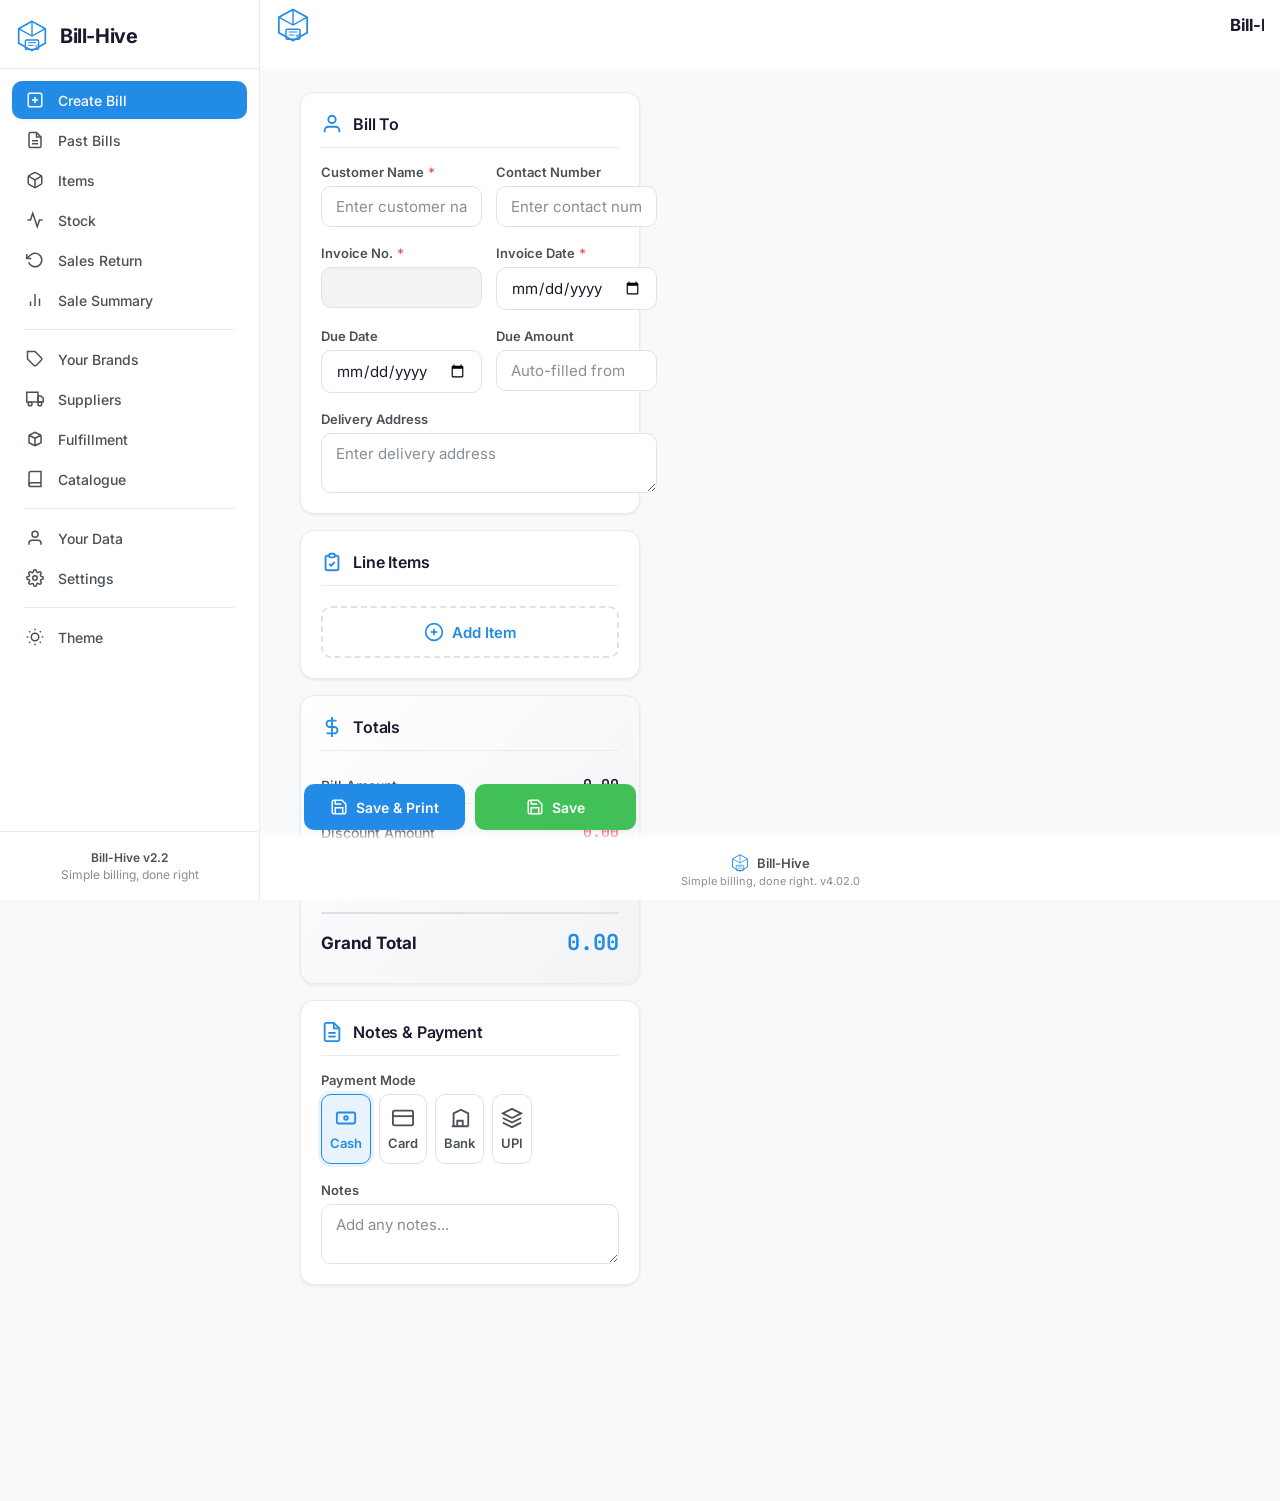
==== commit b8615e86: "feat(desktop): Part 3 — Items page master-detail panel (≥1024px) - Items page: 2-column grid (table " ====
--- a/index.html
+++ b/index.html
@@ -464,6 +464,7 @@
 
         <!-- ITEMS PAGE -->
         <section id="page-items" class="page">
+            <div class="desktop-list-pane">
             <div class="page-header">
                 <h1>Items</h1>
                 <p>Manage your product catalog</p>
@@ -508,6 +509,21 @@
                         <path d="M21 16V8a2 2 0 00-1-1.73l-7-4a2 2 0 00-2 0l-7 4A2 2 0 003 8v8a2 2 0 001 1.73l7 4a2 2 0 002 0l7-4A2 2 0 0021 16z"/>
                     </svg>
                     <p>No items yet. Add your first product or service.</p>
+                </div>
+            </div>
+            </div><!-- end desktop-list-pane -->
+
+            <!-- Right pane: item detail (desktop only) -->
+            <div class="desktop-detail-pane" id="items-detail-pane">
+                <div class="desktop-detail-empty" id="items-detail-empty">
+                    <svg viewBox="0 0 24 24" fill="none" stroke="currentColor" stroke-width="1.5" style="width:48px;height:48px;opacity:0.2;">
+                        <path d="M21 16V8a2 2 0 00-1-1.73l-7-4a2 2 0 00-2 0l-7 4A2 2 0 003 8v8a2 2 0 001 1.73l7 4a2 2 0 002 0l7-4A2 2 0 0021 16z"/>
+                    </svg>
+                    <p>Select an item to preview</p>
+                </div>
+                <div id="items-detail-content" style="display:none;overflow-y:auto;flex:1;">
+                    <div class="desktop-detail-actions" id="items-detail-actions"></div>
+                    <div id="items-detail-body" style="padding:14px;"></div>
                 </div>
             </div>
         </section>
--- a/styles.css
+++ b/styles.css
@@ -3883,3 +3883,26 @@
     }
 }
 
+
+/* Items page master-detail split (Part 3) */
+@media (min-width: 1024px) {
+    #page-items.page.active {
+        display: grid;
+        grid-template-columns: 1fr 320px;
+        gap: 24px;
+        align-items: start;
+    }
+
+    #items-detail-pane {
+        display: flex;
+        flex-direction: column;
+        position: sticky;
+        top: calc(var(--header-height) + 16px);
+        max-height: calc(100vh - var(--header-height) - 48px);
+        background: var(--bg-card);
+        border: 1px solid var(--border-light);
+        border-radius: var(--radius-lg);
+        box-shadow: var(--shadow-sm);
+        overflow: hidden;
+    }
+}
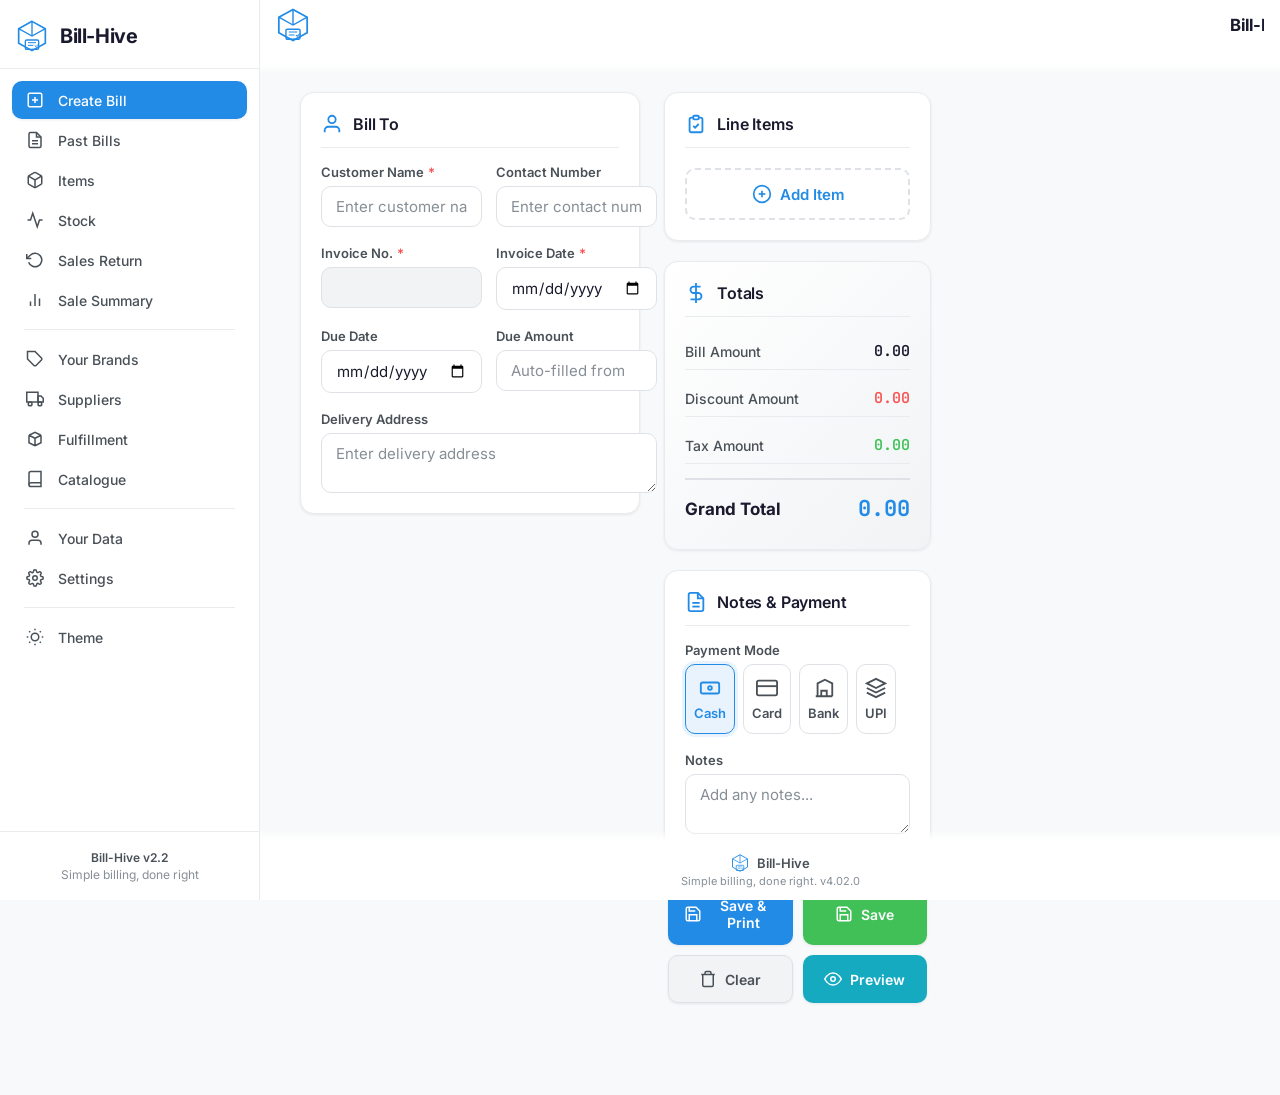
==== commit 91fd58e6: "fix(desktop): 4 bugs from desktop layout parts 1-3 (v4.05.0) Bug 1 — Create bill 2-col grid was brok" ====
--- a/index.html
+++ b/index.html
@@ -213,7 +213,8 @@
         <!-- CREATE BILL PAGE -->
         <section id="page-create-bill" class="page active">
             <div class="bill-container">
-                <!-- Bill To Section -->
+                <!-- LEFT COL: customer -->
+                <div class="create-bill-left">
                 <div class="bill-section">
                     <div class="section-header">
                         <svg viewBox="0 0 24 24" fill="none" stroke="currentColor" stroke-width="2">
@@ -252,8 +253,11 @@
                             <textarea id="delivery-address" rows="2" placeholder="Enter delivery address"></textarea>
                         </div>
                     </div>
-                </div>
-
+                </div><!-- /bill-to -->
+                </div><!-- /create-bill-left -->
+
+                <!-- RIGHT COL: items + totals + notes -->
+                <div class="create-bill-right">
                 <!-- Line Items Section -->
                 <div class="bill-section">
                     <div class="section-header">
@@ -391,8 +395,9 @@
                         </svg>
                         Preview
                     </button>
-                </div>
-            </div>
+                </div><!-- /action-buttons -->
+                </div><!-- /create-bill-right -->
+            </div><!-- /bill-container -->
         </section>
 
         <!-- PAST BILLS PAGE -->
--- a/styles.css
+++ b/styles.css
@@ -3906,3 +3906,70 @@
         overflow: hidden;
     }
 }
+
+/* ===================== CREATE BILL 2-COL + OTHER FIXES (v4.05.0) ===================== */
+
+/* Create bill: left and right columns stack on mobile */
+.create-bill-left,
+.create-bill-right {
+    display: contents; /* transparent on mobile — bill-container flex handles layout */
+}
+
+@media (min-width: 1024px) {
+    /* Override bill-container flex with a 2-col grid on desktop */
+    #page-create-bill .bill-container {
+        display: grid;
+        grid-template-columns: 340px 1fr;
+        gap: 24px;
+        align-items: start;
+    }
+
+    .create-bill-left {
+        display: block;
+        position: sticky;
+        top: calc(var(--header-height) + 16px);
+    }
+
+    .create-bill-right {
+        display: flex;
+        flex-direction: column;
+        gap: 20px;
+    }
+
+    /* Right col: action buttons sit at bottom, not sticky-fixed */
+    .create-bill-right .action-buttons {
+        position: static;
+        margin-top: 4px;
+    }
+}
+
+/* Selected row highlight — shared between bills and items panels */
+tr.bills-row-selected td {
+    background: var(--accent-soft, rgba(79,140,255,0.08)) !important;
+}
+
+/* Desktop detail panel: auto-clear when deleteItem is called
+   (handled in JS; these styles ensure empty state renders correctly) */
+.desktop-detail-empty p {
+    color: var(--text-muted);
+    font-size: 0.875rem;
+    margin: 0;
+}
+
+/* Ensure items detail pane matches bills detail pane */
+#items-detail-pane .desktop-detail-actions {
+    display: flex;
+    gap: 8px;
+    padding: 12px 14px;
+    border-bottom: 1px solid var(--border-light);
+    background: var(--bg-secondary);
+    flex-shrink: 0;
+    flex-wrap: wrap;
+}
+
+#items-detail-pane .desktop-detail-actions .action-btn {
+    flex: 1;
+    padding: 8px 10px;
+    font-size: 0.8125rem;
+}
+
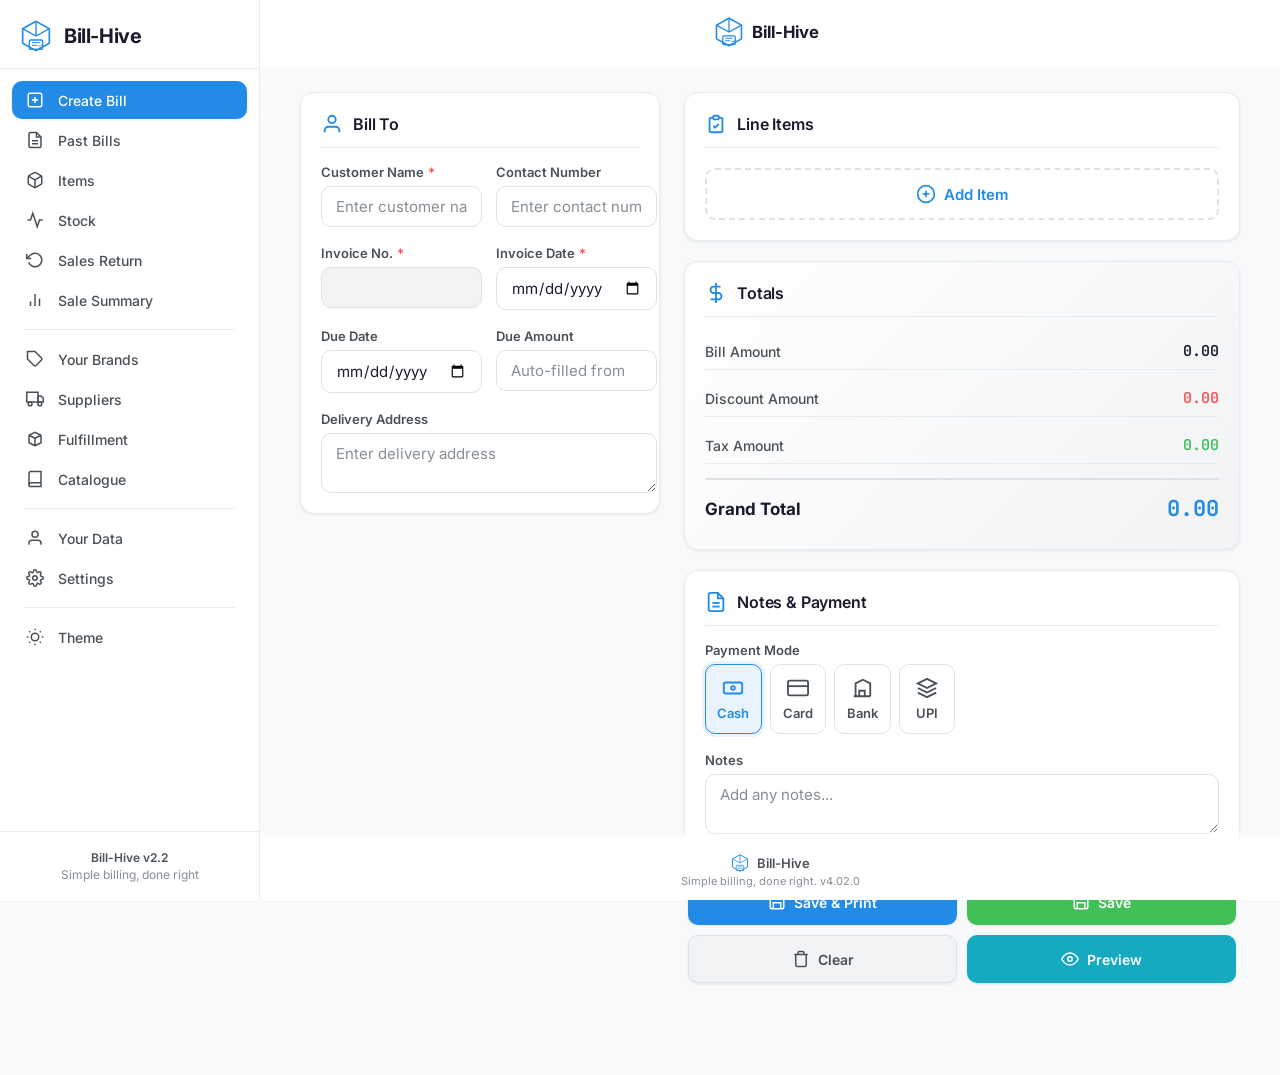
==== commit fe738603: "fix: duplicate header logo + standalone pages missing desktop sidebar rail Two distinct bugs:  1. Do" ====
--- a/index.html
+++ b/index.html
@@ -169,17 +169,6 @@
 
     <!-- ===================== HEADER ===================== -->
     <header class="app-header">
-        <div class="header-left">
-            <svg class="header-brand-icon" viewBox="0 0 48 48" fill="none">
-                <path d="M24 2L4 13v22l20 11 20-11V13L24 2z" stroke="currentColor" stroke-width="2.5" fill="none"/>
-                <path d="M24 2v22M4 13l20 11 20-11" stroke="currentColor" stroke-width="2" fill="none"/>
-                <rect x="14" y="30" width="20" height="14" rx="2" stroke="currentColor" stroke-width="2" fill="none"/>
-                <line x1="18" y1="34" x2="30" y2="34" stroke="currentColor" stroke-width="1.5"/>
-                <line x1="18" y1="38" x2="26" y2="38" stroke="currentColor" stroke-width="1.5"/>
-                <path d="M28 38l2 2 4-4" stroke="currentColor" stroke-width="1.5" fill="none"/>
-                <line x1="14" y1="44" x2="34" y2="44" stroke="currentColor" stroke-width="1.5" stroke-dasharray="3 2"/>
-            </svg>
-        </div>
         <div class="header-center">
             <div class="logo-container" id="header-logo-container" onclick="window.location.reload()" style="cursor:pointer;" title="Reload Bill-Hive">
                 <img id="header-logo" src="" alt="Company Logo" style="display:none;">
--- a/styles.css
+++ b/styles.css
@@ -296,7 +296,7 @@
     border-bottom: 1px solid var(--border-light);
     z-index: 210;
     display: grid;
-    grid-template-columns: 40px 1fr 40px;
+    grid-template-columns: 1fr 48px;
     align-items: center;
     padding: 0 16px;
     gap: 8px;
@@ -3609,82 +3609,97 @@
 }
 
 
-/* ===================== DESKTOP LAYOUT (≥1024px) — Part 1 =====================
-   On large screens the sidebar becomes a persistent left rail. The header
-   shrinks to just a title bar (no hamburger needed). Main content shifts
-   right of the rail and uses the full remaining width.
-   ========================================================================= */
+/* ===================== DESKTOP LAYOUT ≥1024px — SINGLE AUTHORITATIVE BLOCK =====================
+   All desktop overrides live HERE and only here. Never add desktop rules anywhere else.
+   Strategy: persistent left rail, wider content, master-detail splits on key pages.
+   ============================================================================================== */
+
+/* ── Column wrappers: transparent on mobile ── */
+.create-bill-left,
+.create-bill-right,
+.desktop-list-pane {
+    display: contents;
+}
+
+.desktop-detail-pane {
+    display: none;
+}
 
 @media (min-width: 1024px) {
 
-    /* ── Root adjustments ── */
+    /* ─────────────────────────────────────────────────────
+       1. CSS CUSTOM PROPERTIES
+    ───────────────────────────────────────────────────── */
     :root {
-        --desktop-rail-width: 240px;
-    }
-
-    /* ── Body: leave space for permanent rail ── */
+        --rail-width: 240px;
+    }
+
+    /* ─────────────────────────────────────────────────────
+       2. BODY — offset for rail
+    ───────────────────────────────────────────────────── */
     body {
-        padding-left: var(--desktop-rail-width);
-    }
-
-    /* ── Sidebar becomes a fixed left rail ── */
+        padding-left: var(--rail-width);
+    }
+
+    /* ─────────────────────────────────────────────────────
+       3. SIDEBAR → PERMANENT LEFT RAIL
+    ───────────────────────────────────────────────────── */
     .sidebar {
         left: 0;
         right: auto;
         top: 0;
-        width: var(--desktop-rail-width);
-        max-width: var(--desktop-rail-width);
-        transform: none !important;   /* always visible */
+        width: var(--rail-width);
+        max-width: var(--rail-width);
+        transform: none !important;
         border-left: none;
         border-right: 1px solid var(--border-light);
-        z-index: 90;                  /* below modals, above content */
+        z-index: 95;
         box-shadow: none;
     }
 
-    /* Keep side-left variant working on desktop too */
     body.side-left .sidebar {
         left: 0;
         right: auto;
+        transform: none !important;
         border-right: 1px solid var(--border-light);
         border-left: none;
-        transform: none !important;
-    }
-
-    /* Hide overlay and close button — not needed on desktop */
-    .sidebar-overlay  { display: none !important; }
-    .sidebar-close    { display: none !important; }
-
-    /* Hide hamburger button on desktop */
-    .header-menu-btn  { display: none !important; }
-
-    /* ── Header: full-width but content starts after the rail ── */
+    }
+
+    .sidebar-overlay { display: none !important; }
+    .sidebar-close   { display: none !important; }
+    .header-menu-btn { display: none !important; }
+
+    /* ─────────────────────────────────────────────────────
+       4. HEADER — offset for rail, 2-slot grid
+    ───────────────────────────────────────────────────── */
     .app-header {
-        left: var(--desktop-rail-width);
-        grid-template-columns: 1fr 40px;  /* center + right slot */
+        left: var(--rail-width);
+        grid-template-columns: 1fr auto;
     }
 
     body.side-left .app-header {
-        left: var(--desktop-rail-width);
+        left: var(--rail-width);
         right: 0;
     }
 
-    /* ── Main content: full width, generous padding ── */
+    /* ─────────────────────────────────────────────────────
+       5. FOOTER — offset for rail
+    ───────────────────────────────────────────────────── */
+    .app-footer {
+        left: var(--rail-width);
+    }
+
+    /* ─────────────────────────────────────────────────────
+       6. MAIN CONTENT — wider, more padding
+    ───────────────────────────────────────────────────── */
     .main-content {
-        max-width: 1200px;
+        max-width: 1280px;
         padding: 24px 32px;
     }
 
-    /* ── Footer: also offset by rail ── */
-    .app-footer {
-        left: var(--desktop-rail-width);
-    }
-
-    /* ── Sidebar header: just the brand logo on desktop, no close btn row ── */
-    .sidebar-header {
-        padding: 20px 16px 16px;
-    }
-
-    /* ── Sidebar links: slightly more compact on desktop rail ── */
+    /* ─────────────────────────────────────────────────────
+       7. SIDEBAR LINK SIZING
+    ───────────────────────────────────────────────────── */
     .sidebar-link {
         padding: 10px 14px;
         font-size: 0.875rem;
@@ -3696,117 +3711,81 @@
         flex-shrink: 0;
     }
 
-    /* ── Stats grid: more columns on desktop ── */
+    /* ─────────────────────────────────────────────────────
+       8. GENERAL PAGE ELEMENTS
+    ───────────────────────────────────────────────────── */
+
+    /* Stats: 4 columns */
     .stats-grid {
         grid-template-columns: repeat(4, 1fr);
     }
 
-    /* ── Form grids: two columns on desktop ── */
-    .form-grid {
-        grid-template-columns: 1fr 1fr;
-    }
-
-    /* ── Toolbar: don't stack on desktop ── */
+    /* Toolbar: always single row */
     .toolbar {
         flex-direction: row;
         align-items: center;
     }
 
-    /* ── Data table: no forced min-width needed, table scrolls naturally ── */
+    /* Table: no forced min-width */
     .data-table {
         min-width: 0;
     }
 
-    /* ── Bill page: two-column layout (customer | items+totals) ── */
-    #page-create-bill.page.active {
+    /* Modals: a little wider */
+    .modal-content {
+        max-width: 620px;
+    }
+
+    .modal {
+        padding: 24px;
+    }
+
+    /* ─────────────────────────────────────────────────────
+       9. CREATE BILL — 2-COL LAYOUT
+       Left: Bill To (sticky). Right: Items + Totals + Notes.
+    ───────────────────────────────────────────────────── */
+    .create-bill-left,
+    .create-bill-right {
+        display: block;   /* restore block — overrides display:contents */
+    }
+
+    #page-create-bill .bill-container {
         display: grid;
-        grid-template-columns: 340px 1fr;
+        grid-template-columns: 360px 1fr;
         gap: 24px;
         align-items: start;
     }
 
-    /* Customer section stays in left column; everything else in right */
-    #page-create-bill .bill-section:first-child {
+    .create-bill-left {
         position: sticky;
         top: calc(var(--header-height) + 16px);
     }
 
-    /* ── Past Bills: two-pane split (list | detail preview) ── */
-    #page-past-bills.page.active {
-        display: grid;
-        grid-template-columns: 1fr 380px;
-        gap: 24px;
-        align-items: start;
-    }
-
-    /* ── Sale Summary: two columns ── */
-    #page-sale-summary .summary-cards-grid,
-    #page-sale-summary .bill-container {
-        display: grid;
-        grid-template-columns: 1fr 1fr;
+    .create-bill-right {
+        display: flex;
+        flex-direction: column;
         gap: 20px;
     }
 
-    #page-sale-summary .bill-section + .bill-section {
-        margin-top: 0;   /* gap handled by grid */
-    }
-
-    /* ── Settings: two columns ── */
-    #page-settings .settings-section {
-        display: grid;
-        grid-template-columns: 1fr 1fr;
-        gap: 20px;
-        align-items: start;
-    }
-
-    /* ── Modals: a bit wider on desktop ── */
-    .modal-content {
-        max-width: 600px;
-    }
-
-    .modal {
-        padding: 24px;
-    }
-
-}
-
-@media (min-width: 1280px) {
-    :root { --desktop-rail-width: 260px; }
-
-    .main-content {
-        max-width: 1400px;
-        padding: 28px 40px;
-    }
-
-    /* Three-column stats on very wide screens */
-    .stats-grid {
-        grid-template-columns: repeat(5, 1fr);
-    }
-}
-
-
-/* ===================== DESKTOP MASTER-DETAIL PANE — Part 2 ===================== */
-
-/* List pane takes full width on mobile, left column on desktop */
-.desktop-list-pane {
-    min-width: 0;
-}
-
-/* Detail pane hidden on mobile */
-.desktop-detail-pane {
-    display: none;
-}
-
-@media (min-width: 1024px) {
-
-    /* Past Bills: left list | right detail */
-    #page-past-bills.page.active {
-        display: grid;
-        grid-template-columns: 1fr 360px;
-        gap: 24px;
-        align-items: start;
-    }
-
+    /* Action buttons no longer sticky on desktop (right col scrolls naturally) */
+    .create-bill-right .action-buttons {
+        position: static;
+        margin-top: 0;
+    }
+
+    /* ─────────────────────────────────────────────────────
+       10. MASTER-DETAIL PAGES
+       Each page gets a specific 2-col grid. The left pane
+       holds the list; the right pane holds the detail panel.
+    ───────────────────────────────────────────────────── */
+
+    /* Restore list pane to normal block layout */
+    .desktop-list-pane {
+        display: block;
+        min-width: 0;
+    }
+
+    /* Detail pane: sticky, scrollable, card style */
     .desktop-detail-pane {
         display: flex;
         flex-direction: column;
@@ -3820,6 +3799,48 @@
         overflow: hidden;
     }
 
+    /* Past Bills: list | detail */
+    #page-past-bills.page.active {
+        display: grid;
+        grid-template-columns: 1fr 380px;
+        gap: 24px;
+        align-items: start;
+    }
+
+    /* Items: list | detail */
+    #page-items.page.active {
+        display: grid;
+        grid-template-columns: 1fr 320px;
+        gap: 24px;
+        align-items: start;
+    }
+
+    /* Sale Summary: 2-col stats */
+    #page-sale-summary.page.active {
+        display: block; /* let inner grid handle it */
+    }
+
+    #page-sale-summary .bill-container {
+        display: grid;
+        grid-template-columns: 1fr 1fr;
+        gap: 20px;
+    }
+
+    #page-sale-summary .bill-section + .bill-section {
+        margin-top: 0;
+    }
+
+    /* Settings: 2-col */
+    #page-settings .settings-section {
+        display: grid;
+        grid-template-columns: 1fr 1fr;
+        gap: 20px;
+        align-items: start;
+    }
+
+    /* ─────────────────────────────────────────────────────
+       11. DETAIL PANE INTERNALS
+    ───────────────────────────────────────────────────── */
     .desktop-detail-empty {
         flex: 1;
         display: flex;
@@ -3850,126 +3871,33 @@
         min-width: 80px;
     }
 
-    #bills-detail-content {
+    #bills-detail-content,
+    #items-detail-content {
         flex: 1;
         overflow-y: auto;
         padding: 14px;
     }
 
-    /* Highlight selected row in list */
-    .bills-row-selected td {
+    /* Selected row highlight */
+    tr.bills-row-selected td {
         background: var(--accent-soft, rgba(79,140,255,0.08)) !important;
     }
 
-    /* Items page: list | product detail */
-    #page-items.page.active {
-        display: grid;
-        grid-template-columns: 1fr 320px;
-        gap: 24px;
-        align-items: start;
-    }
-
-    #items-detail-pane {
-        display: flex;
-        flex-direction: column;
-        position: sticky;
-        top: calc(var(--header-height) + 16px);
-        max-height: calc(100vh - var(--header-height) - 48px);
-        background: var(--bg-card);
-        border: 1px solid var(--border-light);
-        border-radius: var(--radius-lg);
-        box-shadow: var(--shadow-sm);
-        overflow: hidden;
-    }
-}
-
-
-/* Items page master-detail split (Part 3) */
-@media (min-width: 1024px) {
-    #page-items.page.active {
-        display: grid;
-        grid-template-columns: 1fr 320px;
-        gap: 24px;
-        align-items: start;
-    }
-
-    #items-detail-pane {
-        display: flex;
-        flex-direction: column;
-        position: sticky;
-        top: calc(var(--header-height) + 16px);
-        max-height: calc(100vh - var(--header-height) - 48px);
-        background: var(--bg-card);
-        border: 1px solid var(--border-light);
-        border-radius: var(--radius-lg);
-        box-shadow: var(--shadow-sm);
-        overflow: hidden;
-    }
-}
-
-/* ===================== CREATE BILL 2-COL + OTHER FIXES (v4.05.0) ===================== */
-
-/* Create bill: left and right columns stack on mobile */
-.create-bill-left,
-.create-bill-right {
-    display: contents; /* transparent on mobile — bill-container flex handles layout */
-}
-
-@media (min-width: 1024px) {
-    /* Override bill-container flex with a 2-col grid on desktop */
-    #page-create-bill .bill-container {
-        display: grid;
-        grid-template-columns: 340px 1fr;
-        gap: 24px;
-        align-items: start;
-    }
-
-    .create-bill-left {
-        display: block;
-        position: sticky;
-        top: calc(var(--header-height) + 16px);
-    }
-
-    .create-bill-right {
-        display: flex;
-        flex-direction: column;
-        gap: 20px;
-    }
-
-    /* Right col: action buttons sit at bottom, not sticky-fixed */
-    .create-bill-right .action-buttons {
-        position: static;
-        margin-top: 4px;
-    }
-}
-
-/* Selected row highlight — shared between bills and items panels */
-tr.bills-row-selected td {
-    background: var(--accent-soft, rgba(79,140,255,0.08)) !important;
-}
-
-/* Desktop detail panel: auto-clear when deleteItem is called
-   (handled in JS; these styles ensure empty state renders correctly) */
-.desktop-detail-empty p {
-    color: var(--text-muted);
-    font-size: 0.875rem;
-    margin: 0;
-}
-
-/* Ensure items detail pane matches bills detail pane */
-#items-detail-pane .desktop-detail-actions {
-    display: flex;
-    gap: 8px;
-    padding: 12px 14px;
-    border-bottom: 1px solid var(--border-light);
-    background: var(--bg-secondary);
-    flex-shrink: 0;
-    flex-wrap: wrap;
-}
-
-#items-detail-pane .desktop-detail-actions .action-btn {
-    flex: 1;
-    padding: 8px 10px;
-    font-size: 0.8125rem;
-}
-
+}
+
+/* ─────────────────────────────────────────────────────
+   WIDE SCREENS ≥1280px
+───────────────────────────────────────────────────── */
+@media (min-width: 1280px) {
+    :root { --rail-width: 260px; }
+
+    .main-content {
+        max-width: 1440px;
+        padding: 28px 40px;
+    }
+
+    .stats-grid {
+        grid-template-columns: repeat(5, 1fr);
+    }
+}
+
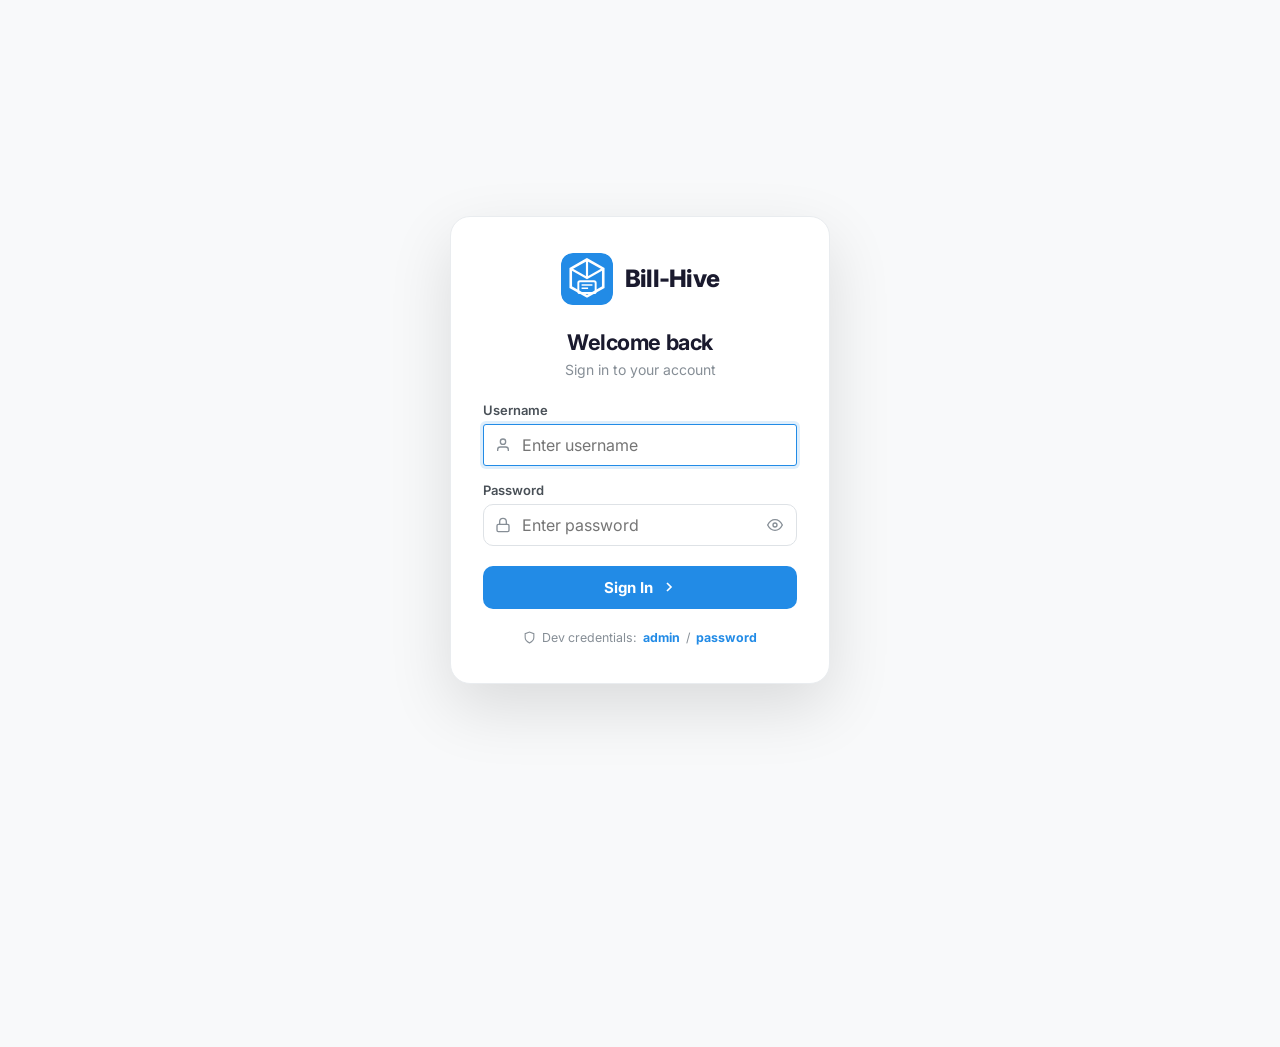
==== commit 74af6b4f: "revert: restore original sidebar/layout from commit 116c23e9d05c + PO confirm fix Reverts all deskto" ====
--- a/index.html
+++ b/index.html
@@ -2,7 +2,7 @@
 <html lang="en">
 <head>
     <meta charset="UTF-8">
-    <meta name="viewport" content="width=device-width, initial-scale=1.0, maximum-scale=1.0, user-scalable=no">
+    <meta name="viewport" content="width=device-width, initial-scale=1.0, viewport-fit=cover">
     <meta http-equiv="Cache-Control" content="no-cache, no-store, must-revalidate">
     <meta http-equiv="Pragma" content="no-cache">
     <meta http-equiv="Expires" content="0">
@@ -19,7 +19,49 @@
     <script src="https://cdnjs.cloudflare.com/ajax/libs/xlsx/0.18.5/xlsx.full.min.js" defer></script>
 </head>
 <body class="light-mode">
-    <!-- ===================== SIDEBAR ===================== -->
+
+    <!-- ===================== LOGIN SCREEN ===================== -->
+    <div id="login-screen" class="login-screen">
+        <div class="login-card">
+            <div class="login-logo">
+                <img src="favicon.svg" alt="Bill-Hive" class="login-favicon">
+                <span class="login-brand">Bill-Hive</span>
+            </div>
+            <h1 class="login-title">Welcome back</h1>
+            <p class="login-subtitle">Sign in to your account</p>
+            <div id="login-error" class="login-error" style="display:none;">
+                <svg viewBox="0 0 24 24" fill="none" stroke="currentColor" stroke-width="2"><circle cx="12" cy="12" r="10"/><line x1="12" y1="8" x2="12" y2="12"/><line x1="12" y1="16" x2="12.01" y2="16"/></svg>
+                Incorrect username or password
+            </div>
+            <div class="login-form">
+                <div class="login-field">
+                    <label class="login-label">Username</label>
+                    <div class="login-input-wrap">
+                        <svg viewBox="0 0 24 24" fill="none" stroke="currentColor" stroke-width="2"><path d="M20 21v-2a4 4 0 00-4-4H8a4 4 0 00-4 4v2"/><circle cx="12" cy="7" r="4"/></svg>
+                        <input type="text" id="login-username" class="login-input" placeholder="Enter username" autocomplete="username" onkeydown="if(event.key==='Enter')doLogin()">
+                    </div>
+                </div>
+                <div class="login-field">
+                    <label class="login-label">Password</label>
+                    <div class="login-input-wrap">
+                        <svg viewBox="0 0 24 24" fill="none" stroke="currentColor" stroke-width="2"><rect x="3" y="11" width="18" height="11" rx="2" ry="2"/><path d="M7 11V7a5 5 0 0110 0v4"/></svg>
+                        <input type="password" id="login-password" class="login-input" placeholder="Enter password" autocomplete="current-password" onkeydown="if(event.key==='Enter')doLogin()">
+                        <button class="login-pw-toggle" onclick="toggleLoginPw()" title="Show/hide password" tabindex="-1">
+                            <svg id="login-pw-eye" viewBox="0 0 24 24" fill="none" stroke="currentColor" stroke-width="2"><path d="M1 12s4-8 11-8 11 8 11 8-4 8-11 8-11-8-11-8z"/><circle cx="12" cy="12" r="3"/></svg>
+                        </button>
+                    </div>
+                </div>
+                <button class="login-btn" onclick="doLogin()">
+                    Sign In
+                    <svg viewBox="0 0 24 24" fill="none" stroke="currentColor" stroke-width="2.5"><polyline points="9 18 15 12 9 6"/></svg>
+                </button>
+            </div>
+            <p class="login-hint">
+                <svg viewBox="0 0 24 24" fill="none" stroke="currentColor" stroke-width="2"><path d="M12 22s8-4 8-10V5l-8-3-8 3v7c0 6 8 10 8 10z"/></svg>
+                Dev credentials: <strong>admin</strong> / <strong>password</strong>
+            </p>
+        </div>
+    </div>
     <div id="sidebar-overlay" class="sidebar-overlay" onclick="closeSidebar()"></div>
     <aside id="sidebar" class="sidebar">
         <div class="sidebar-header">
@@ -132,6 +174,10 @@
                     <path d="M19.4 15a1.65 1.65 0 00.33 1.82l.06.06a2 2 0 010 2.83 2 2 0 01-2.83 0l-.06-.06a1.65 1.65 0 00-1.82-.33 1.65 1.65 0 00-1 1.51V21a2 2 0 01-2 2 2 2 0 01-2-2v-.09A1.65 1.65 0 009 19.4a1.65 1.65 0 00-1.82.33l-.06.06a2 2 0 01-2.83 0 2 2 0 010-2.83l.06-.06A1.65 1.65 0 004.68 15a1.65 1.65 0 00-1.51-1H3a2 2 0 01-2-2 2 2 0 012-2h.09A1.65 1.65 0 004.6 9a1.65 1.65 0 00-.33-1.82l-.06-.06a2 2 0 010-2.83 2 2 0 012.83 0l.06.06A1.65 1.65 0 009 4.68a1.65 1.65 0 001-1.51V3a2 2 0 012-2 2 2 0 012 2v.09a1.65 1.65 0 001 1.51 1.65 1.65 0 001.82-.33l.06-.06a2 2 0 012.83 0 2 2 0 010 2.83l-.06.06A1.65 1.65 0 0019.4 9a1.65 1.65 0 001.51 1H21a2 2 0 012 2 2 2 0 01-2 2h-.09a1.65 1.65 0 00-1.51 1z"/>
                 </svg>
                 <span>Settings</span>
+            </a>
+            <a href="#" class="sidebar-link" data-page="account" onclick="navigateTo('account')">
+                <svg viewBox="0 0 24 24" fill="none" stroke="currentColor" stroke-width="2"><path d="M20 21v-2a4 4 0 00-4-4H8a4 4 0 00-4 4v2"/><circle cx="12" cy="7" r="4"/></svg>
+                <span>Account</span>
             </a>
             <div class="sidebar-divider"></div>
             <button class="sidebar-link theme-toggle-btn" onclick="toggleTheme()">
@@ -169,6 +215,17 @@
 
     <!-- ===================== HEADER ===================== -->
     <header class="app-header">
+        <div class="header-left">
+            <svg class="header-brand-icon" viewBox="0 0 48 48" fill="none">
+                <path d="M24 2L4 13v22l20 11 20-11V13L24 2z" stroke="currentColor" stroke-width="2.5" fill="none"/>
+                <path d="M24 2v22M4 13l20 11 20-11" stroke="currentColor" stroke-width="2" fill="none"/>
+                <rect x="14" y="30" width="20" height="14" rx="2" stroke="currentColor" stroke-width="2" fill="none"/>
+                <line x1="18" y1="34" x2="30" y2="34" stroke="currentColor" stroke-width="1.5"/>
+                <line x1="18" y1="38" x2="26" y2="38" stroke="currentColor" stroke-width="1.5"/>
+                <path d="M28 38l2 2 4-4" stroke="currentColor" stroke-width="1.5" fill="none"/>
+                <line x1="14" y1="44" x2="34" y2="44" stroke="currentColor" stroke-width="1.5" stroke-dasharray="3 2"/>
+            </svg>
+        </div>
         <div class="header-center">
             <div class="logo-container" id="header-logo-container" onclick="window.location.reload()" style="cursor:pointer;" title="Reload Bill-Hive">
                 <img id="header-logo" src="" alt="Company Logo" style="display:none;">
@@ -202,8 +259,7 @@
         <!-- CREATE BILL PAGE -->
         <section id="page-create-bill" class="page active">
             <div class="bill-container">
-                <!-- LEFT COL: customer -->
-                <div class="create-bill-left">
+                <!-- Bill To Section -->
                 <div class="bill-section">
                     <div class="section-header">
                         <svg viewBox="0 0 24 24" fill="none" stroke="currentColor" stroke-width="2">
@@ -242,11 +298,8 @@
                             <textarea id="delivery-address" rows="2" placeholder="Enter delivery address"></textarea>
                         </div>
                     </div>
-                </div><!-- /bill-to -->
-                </div><!-- /create-bill-left -->
-
-                <!-- RIGHT COL: items + totals + notes -->
-                <div class="create-bill-right">
+                </div>
+
                 <!-- Line Items Section -->
                 <div class="bill-section">
                     <div class="section-header">
@@ -384,15 +437,12 @@
                         </svg>
                         Preview
                     </button>
-                </div><!-- /action-buttons -->
-                </div><!-- /create-bill-right -->
-            </div><!-- /bill-container -->
+                </div>
+            </div>
         </section>
 
         <!-- PAST BILLS PAGE -->
-        <section id="page-past-bills" class="page">
-            <!-- Left pane: list -->
-            <div class="desktop-list-pane">
+        <section id="page-past-bills" class="page split-page">
             <div class="page-header">
                 <h1>Past Bills</h1>
                 <p>View and manage your previous invoices</p>
@@ -410,6 +460,7 @@
                     <div class="column-toggle-dropdown" id="past-bills-table-column-dropdown"></div>
                 </div>
             </div>
+            <!-- Task 3: Date filter bar -->
             <div class="bills-filter-bar">
                 <button class="filter-btn active" data-bills-filter="all" onclick="setBillsDateFilter('all')">All</button>
                 <button class="filter-btn" data-bills-filter="today" onclick="setBillsDateFilter('today')">Today</button>
@@ -438,27 +489,15 @@
                     <p>No bills saved yet. Bills you save will appear here.</p>
                 </div>
             </div>
-            </div><!-- end desktop-list-pane -->
-
-            <!-- Right pane: bill detail (desktop only) -->
-            <div class="desktop-detail-pane" id="bills-detail-pane">
-                <div class="desktop-detail-empty" id="bills-detail-empty">
-                    <svg viewBox="0 0 24 24" fill="none" stroke="currentColor" stroke-width="1.5" style="width:48px;height:48px;opacity:0.2;">
-                        <path d="M14 2H6a2 2 0 00-2 2v16a2 2 0 002 2h12a2 2 0 002-2V8z"/>
-                        <polyline points="14 2 14 8 20 8"/>
-                    </svg>
-                    <p>Select a bill to preview</p>
-                </div>
-                <div id="bills-detail-content" style="display:none;">
-                    <div class="desktop-detail-actions" id="bills-detail-actions"></div>
-                    <div id="bills-detail-body"></div>
-                </div>
+            <!-- Desktop split-pane detail panel (hidden on mobile — modal is used instead) -->
+            <div class="split-detail-pane empty-state" id="bills-split-pane">
+                <svg viewBox="0 0 24 24" fill="none" stroke="currentColor" stroke-width="1.5"><path d="M14 2H6a2 2 0 00-2 2v16a2 2 0 002 2h12a2 2 0 002-2V8z"/><polyline points="14 2 14 8 20 8"/><line x1="16" y1="13" x2="8" y2="13"/><line x1="16" y1="17" x2="8" y2="17"/><polyline points="10 9 9 9 8 9"/></svg>
+                <p>Select a bill to view details</p>
             </div>
         </section>
 
         <!-- ITEMS PAGE -->
         <section id="page-items" class="page">
-            <div class="desktop-list-pane">
             <div class="page-header">
                 <h1>Items</h1>
                 <p>Manage your product catalog</p>
@@ -505,21 +544,6 @@
                     <p>No items yet. Add your first product or service.</p>
                 </div>
             </div>
-            </div><!-- end desktop-list-pane -->
-
-            <!-- Right pane: item detail (desktop only) -->
-            <div class="desktop-detail-pane" id="items-detail-pane">
-                <div class="desktop-detail-empty" id="items-detail-empty">
-                    <svg viewBox="0 0 24 24" fill="none" stroke="currentColor" stroke-width="1.5" style="width:48px;height:48px;opacity:0.2;">
-                        <path d="M21 16V8a2 2 0 00-1-1.73l-7-4a2 2 0 00-2 0l-7 4A2 2 0 003 8v8a2 2 0 001 1.73l7 4a2 2 0 002 0l7-4A2 2 0 0021 16z"/>
-                    </svg>
-                    <p>Select an item to preview</p>
-                </div>
-                <div id="items-detail-content" style="display:none;overflow-y:auto;flex:1;">
-                    <div class="desktop-detail-actions" id="items-detail-actions"></div>
-                    <div id="items-detail-body" style="padding:14px;"></div>
-                </div>
-            </div>
         </section>
 
         <!-- STOCK PAGE -->
@@ -631,6 +655,7 @@
                 <p>View your sales analytics</p>
             </div>
             <div class="stats-grid" id="summary-stats"></div>
+            <div class="summary-cards-grid">
             <div class="bill-section">
                 <div class="section-header">
                     <svg viewBox="0 0 24 24" fill="none" stroke="currentColor" stroke-width="2"><path d="M20.59 13.41L13.42 20.58a2 2 0 01-2.83 0L2 12.01V2h10.01l8.58 8.58a2 2 0 010 2.83z"/><line x1="7" y1="7" x2="7.01" y2="7"/></svg>
@@ -644,6 +669,7 @@
                     <h2>Top Selling Items</h2>
                 </div>
                 <div id="summary-top-items"></div>
+            </div>
             </div>
         </section>
 
@@ -757,7 +783,7 @@
                 <p>Configure your billing preferences</p>
             </div>
             <div class="settings-container">
-                <div class="settings-group">
+                <div class="settings-group full-width">
                     <h3>Thank You Messages</h3>
                     <p class="settings-desc">Random messages will be picked from this list for your bills</p>
                     <div class="settings-list" id="thank-you-messages">
@@ -799,7 +825,7 @@
                     </button>
                 </div>
 
-                <div class="settings-group">
+                <div class="settings-group full-width">
                     <h3>Terms & Conditions</h3>
                     <p class="settings-desc">This will be printed at the bottom of every bill</p>
                     <textarea id="terms-conditions" rows="4" class="settings-textarea" placeholder="Enter your terms and conditions...">Goods once sold will not be taken back.&#10;All disputes subject to local jurisdiction.</textarea>
@@ -813,10 +839,20 @@
                     </div>
                 </div>
 
-                <div class="settings-group">
+                <div class="settings-group full-width">
                     <h3>Print Setup</h3>
-                    <p class="settings-desc">Control how bold and how wide your printed/previewed bills are. Company logo always prints in black &amp; white.</p>
+                    <p class="settings-desc">Fine-tune how your bills are printed — font size, weight, paper width, and which sections to include.</p>
                     <div class="form-grid">
+                        <div class="form-group">
+                            <label>Font Style</label>
+                            <select id="print-font-family">
+                                <option value="typewriter" selected>Typewriter — Classic receipt</option>
+                                <option value="mono">Monospace — Code-style</option>
+                                <option value="receipt">Receipt / OCR — Scannable</option>
+                                <option value="sans">Clean Sans — Modern</option>
+                                <option value="slab">Slab Serif — Bold &amp; sturdy</option>
+                            </select>
+                        </div>
                         <div class="form-group">
                             <label>Font Weight</label>
                             <select id="print-font-weight">
@@ -826,11 +862,59 @@
                             </select>
                         </div>
                         <div class="form-group">
-                            <label>Print Size (Thermal Paper Width)</label>
+                            <label>Paper Width</label>
                             <select id="print-paper-size">
-                                <option value="58mm">58mm (narrow)</option>
-                                <option value="80mm" selected>80mm (standard)</option>
+                                <option value="58mm">58mm — Narrow thermal</option>
+                                <option value="80mm" selected>80mm — Standard thermal</option>
+                                <option value="a4">A4 — Full page</option>
                             </select>
+                        </div>
+                        <div class="form-group">
+                            <label>Font Size <span id="print-font-size-display" style="color:var(--accent-primary);font-weight:600;">12px</span></label>
+                            <div class="font-size-row">
+                                <span style="font-size:0.75rem;color:var(--text-muted);">8px</span>
+                                <input type="range" id="print-font-size" min="8" max="18" step="1" value="12"
+                                    oninput="document.getElementById('print-font-size-display').textContent=this.value+'px'">
+                                <span style="font-size:0.75rem;color:var(--text-muted);">18px</span>
+                            </div>
+                        </div>
+                        <div class="form-group">
+                            <label>Page Margins</label>
+                            <select id="print-margins">
+                                <option value="none">None — Edge to edge</option>
+                                <option value="narrow">Narrow — 4mm</option>
+                                <option value="normal" selected>Normal — 8mm</option>
+                                <option value="wide">Wide — 16mm</option>
+                            </select>
+                        </div>
+                    </div>
+                    <div class="form-group" style="margin-top:12px;">
+                        <label>Include in Print</label>
+                        <div class="print-content-toggles">
+                            <label class="print-toggle-chip">
+                                <input type="checkbox" id="print-show-logo" checked> Company Logo
+                            </label>
+                            <label class="print-toggle-chip">
+                                <input type="checkbox" id="print-show-gst" checked> GST / Tax No.
+                            </label>
+                            <label class="print-toggle-chip">
+                                <input type="checkbox" id="print-show-address" checked> Address
+                            </label>
+                            <label class="print-toggle-chip">
+                                <input type="checkbox" id="print-show-contact" checked> Phone / Email
+                            </label>
+                            <label class="print-toggle-chip">
+                                <input type="checkbox" id="print-show-discount" checked> Discount Column
+                            </label>
+                            <label class="print-toggle-chip">
+                                <input type="checkbox" id="print-show-tax" checked> Tax Column
+                            </label>
+                            <label class="print-toggle-chip">
+                                <input type="checkbox" id="print-show-thankyou" checked> Thank-You Message
+                            </label>
+                            <label class="print-toggle-chip">
+                                <input type="checkbox" id="print-show-terms" checked> Terms &amp; Conditions
+                            </label>
                         </div>
                     </div>
                     <div class="data-actions" style="margin-top:14px;">
@@ -890,7 +974,7 @@
                     </div>
                 </div>
 
-                <button class="action-btn btn-save" onclick="saveSettings()">
+                <button class="action-btn btn-save full-width" onclick="saveSettings()" style="justify-self:start;">
                     <svg viewBox="0 0 24 24" fill="none" stroke="currentColor" stroke-width="2">
                         <path d="M19 21H5a2 2 0 01-2-2V5a2 2 0 012-2h11l5 5v11a2 2 0 01-2 2z"/>
                         <polyline points="17 21 17 13 7 13 7 21"/>
@@ -899,7 +983,7 @@
                 </button>
 
 
-                <div class="settings-group">
+                <div class="settings-group full-width">
                     <h3>Data Management</h3>
                     <p class="settings-desc">Everything is stored locally in your browser. Choose exactly what to export or import — mix and match by category.</p>
                     <div class="data-actions">
@@ -960,6 +1044,93 @@
                 </div>
             </div>
         </section>
+
+        <!-- ACCOUNT PAGE -->
+        <section id="page-account" class="page">
+            <div class="page-header">
+                <h1>Account</h1>
+                <p>Manage your profile and session</p>
+            </div>
+
+            <div class="bill-container">
+                <!-- Profile card -->
+                <div class="bill-section">
+                    <div class="section-header">
+                        <svg viewBox="0 0 24 24" fill="none" stroke="currentColor" stroke-width="2"><path d="M20 21v-2a4 4 0 00-4-4H8a4 4 0 00-4 4v2"/><circle cx="12" cy="7" r="4"/></svg>
+                        <h2>Profile</h2>
+                    </div>
+                    <div class="account-avatar-wrap">
+                        <div class="account-avatar" id="account-avatar-display">AD</div>
+                        <div class="account-avatar-info">
+                            <div class="account-username" id="account-display-name">admin</div>
+                            <div class="account-role">Administrator</div>
+                            <span class="account-badge">
+                                <svg viewBox="0 0 24 24" fill="none" stroke="currentColor" stroke-width="2"><path d="M12 22s8-4 8-10V5l-8-3-8 3v7c0 6 8 10 8 10z"/></svg>
+                                Dev Mode
+                            </span>
+                        </div>
+                    </div>
+                    <div class="form-grid" style="margin-top:16px;">
+                        <div class="form-group">
+                            <label>Display Name</label>
+                            <input type="text" id="account-name-input" value="Admin" placeholder="Your name">
+                        </div>
+                        <div class="form-group">
+                            <label>Email</label>
+                            <input type="email" id="account-email-input" placeholder="your@email.com">
+                        </div>
+                    </div>
+                    <div class="data-actions" style="margin-top:12px;">
+                        <button class="action-btn btn-save" onclick="saveAccountProfile()">
+                            <svg viewBox="0 0 24 24" fill="none" stroke="currentColor" stroke-width="2"><path d="M19 21H5a2 2 0 01-2-2V5a2 2 0 012-2h11l5 5v11a2 2 0 01-2 2z"/><polyline points="17 21 17 13 7 13 7 21"/></svg>
+                            Save Profile
+                        </button>
+                    </div>
+                </div>
+
+                <!-- Change password card -->
+                <div class="bill-section">
+                    <div class="section-header">
+                        <svg viewBox="0 0 24 24" fill="none" stroke="currentColor" stroke-width="2"><rect x="3" y="11" width="18" height="11" rx="2" ry="2"/><path d="M7 11V7a5 5 0 0110 0v4"/></svg>
+                        <h2>Change Password</h2>
+                    </div>
+                    <div class="form-grid">
+                        <div class="form-group">
+                            <label>Current Password</label>
+                            <input type="password" id="account-current-pw" placeholder="Current password" autocomplete="current-password">
+                        </div>
+                        <div class="form-group">
+                            <label>New Password</label>
+                            <input type="password" id="account-new-pw" placeholder="New password" autocomplete="new-password">
+                        </div>
+                        <div class="form-group">
+                            <label>Confirm New Password</label>
+                            <input type="password" id="account-confirm-pw" placeholder="Confirm new password" autocomplete="new-password">
+                        </div>
+                    </div>
+                    <div class="data-actions" style="margin-top:12px;">
+                        <button class="action-btn btn-save" onclick="changePassword()">
+                            <svg viewBox="0 0 24 24" fill="none" stroke="currentColor" stroke-width="2"><path d="M12 22s8-4 8-10V5l-8-3-8 3v7c0 6 8 10 8 10z"/></svg>
+                            Update Password
+                        </button>
+                    </div>
+                </div>
+
+                <!-- Session card -->
+                <div class="bill-section account-danger-card">
+                    <div class="section-header">
+                        <svg viewBox="0 0 24 24" fill="none" stroke="currentColor" stroke-width="2"><path d="M9 21H5a2 2 0 01-2-2V5a2 2 0 012-2h4"/><polyline points="16 17 21 12 16 7"/><line x1="21" y1="12" x2="9" y2="12"/></svg>
+                        <h2>Session</h2>
+                    </div>
+                    <p class="settings-desc" style="margin-bottom:14px;">You are currently signed in as <strong id="session-username-display">admin</strong>. Signing out will return you to the login screen.</p>
+                    <button class="action-btn" style="background:var(--accent-danger,#e03131);color:#fff;border:none;" onclick="doLogout()">
+                        <svg viewBox="0 0 24 24" fill="none" stroke="currentColor" stroke-width="2"><path d="M9 21H5a2 2 0 01-2-2V5a2 2 0 012-2h4"/><polyline points="16 17 21 12 16 7"/><line x1="21" y1="12" x2="9" y2="12"/></svg>
+                        Sign Out
+                    </button>
+                </div>
+            </div>
+        </section>
+
     </main>
 
     <!-- ===================== FOOTER ===================== -->
@@ -1341,6 +1512,7 @@
         <span id="toast-message">Saved successfully!</span>
     </div>
 
+    <script src="image-editor.js"></script>
     <script src="script.js"></script>
 
     <script>if("serviceWorker" in navigator){navigator.serviceWorker.register("sw.js").catch(()=>{});}</script>    <!-- ===================== EXPORT PICKER MODAL ===================== -->
--- a/styles.css
+++ b/styles.css
@@ -94,8 +94,12 @@
     background: var(--bg-primary);
     color: var(--text-primary);
     min-height: 100vh;
+    min-height: 100dvh;
     padding-top: var(--header-height);
     padding-bottom: var(--footer-height);
+    /* Safe-area insets for notch / home-indicator phones */
+    padding-left: env(safe-area-inset-left);
+    padding-right: env(safe-area-inset-right);
     transition: background var(--transition-normal), color var(--transition-normal);
     overflow-x: hidden;
 }
@@ -191,8 +195,8 @@
 }
 
 .sidebar-close {
-    width: 36px;
-    height: 36px;
+    width: 44px;
+    height: 44px;
     border-radius: var(--radius-md);
     display: flex;
     align-items: center;
@@ -294,11 +298,13 @@
     height: var(--header-height);
     background: var(--bg-secondary);
     border-bottom: 1px solid var(--border-light);
-    z-index: 210;
+    z-index: 300;
     display: grid;
-    grid-template-columns: 1fr 48px;
+    grid-template-columns: 40px 1fr 40px;
     align-items: center;
     padding: 0 16px;
+    padding-left: max(16px, env(safe-area-inset-left));
+    padding-right: max(16px, env(safe-area-inset-right));
     gap: 8px;
     transition: background var(--transition-normal), border-color var(--transition-normal);
 }
@@ -507,6 +513,18 @@
     width: 100%;
 }
 
+/* Prevent iOS Safari from auto-zooming on input focus (requires ≥ 16px) */
+@media (max-width: 768px) {
+    .form-group input,
+    .form-group textarea,
+    .form-group select,
+    .login-input,
+    .bhe-num,
+    .settings-textarea {
+        font-size: 1rem;
+    }
+}
+
 .form-group input:focus,
 .form-group textarea:focus,
 .form-group select:focus {
@@ -580,8 +598,8 @@
 }
 
 .line-item-delete {
-    width: 32px;
-    height: 32px;
+    width: 44px;
+    height: 44px;
     border-radius: var(--radius-sm);
     display: flex;
     align-items: center;
@@ -910,6 +928,8 @@
     display: flex;
     align-items: center;
     justify-content: center;
+    /* Push content above home indicator on iPhone */
+    padding-bottom: env(safe-area-inset-bottom);
     transition: background var(--transition-normal), border-color var(--transition-normal);
 }
 
@@ -1008,8 +1028,8 @@
 }
 
 .modal-close {
-    width: 32px;
-    height: 32px;
+    width: 44px;
+    height: 44px;
     border-radius: var(--radius-sm);
     display: flex;
     align-items: center;
@@ -1061,12 +1081,13 @@
 .pos-bill {
     max-width: 300px;
     margin: 0 auto;
-    font-size: var(--pw-size, 11px);
+    font-size: var(--pw-size, 12px);
     font-weight: var(--pw-base, 500);
+    font-family: var(--pw-font, 'Courier New', monospace);
 }
 
 .pos-bill * {
-    font-family: 'Courier New', monospace !important;
+    font-family: var(--pw-font, 'Courier New', monospace) !important;
 }
 
 .pos-header {
@@ -1088,18 +1109,18 @@
 }
 
 .pos-company-name {
-    font-size: 13px;
+    font-size: 1.15em;
     font-weight: var(--pw-strong, 700);
     margin-bottom: 2px;
 }
 
 .pos-gst {
-    font-size: 9px;
+    font-size: 0.8em;
     margin-bottom: 4px;
 }
 
 .pos-address, .pos-contact {
-    font-size: 9px;
+    font-size: 0.82em;
     line-height: 1.3;
 }
 
@@ -1112,7 +1133,7 @@
 .pos-meta {
     display: flex;
     justify-content: space-between;
-    font-size: 9px;
+    font-size: 0.85em;
     margin-bottom: 4px;
 }
 
@@ -1126,17 +1147,17 @@
 
 .pos-customer-label {
     font-weight: var(--pw-strong, 700);
-    font-size: 9px;
+    font-size: 0.9em;
 }
 
 .pos-customer-name {
-    font-size: 10px;
+    font-size: 0.9em;
 }
 
 .pos-table {
     width: 100%;
     border-collapse: collapse;
-    font-size: 9px;
+    font-size: 0.9em;
     margin-bottom: 6px;
 }
 
@@ -1164,7 +1185,7 @@
 .pos-totals {
     border-top: 1px solid #000;
     padding-top: 4px;
-    font-size: 9px;
+    font-size: 0.9em;
 }
 
 .pos-total-row {
@@ -1904,8 +1925,8 @@
 }
 
 .icon-btn {
-    width: 32px;
-    height: 32px;
+    width: 44px;
+    height: 44px;
     border-radius: var(--radius-sm);
     display: flex;
     align-items: center;
@@ -2351,10 +2372,10 @@
         right: 0;
         border-radius: var(--radius-lg) var(--radius-lg) 0 0;
         padding: 16px;
-        max-height: 70vh;
+        max-height: calc(70vh - var(--header-height));
         overflow-y: auto;
         box-shadow: 0 -8px 32px rgba(0, 0, 0, 0.22);
-        z-index: 220;
+        z-index: 250;
     }
 }
 
@@ -3114,9 +3135,9 @@
     display: none;
     position: fixed;
     inset: 0;
-    top: var(--header-height); /* never cover the header */
+    top: var(--header-height);
     background: rgba(0,0,0,0.4);
-    z-index: 199;
+    z-index: 240;
     pointer-events: none;
 }
 .column-toggle-backdrop.open {
@@ -3608,296 +3629,686 @@
     }
 }
 
-
-/* ===================== DESKTOP LAYOUT ≥1024px — SINGLE AUTHORITATIVE BLOCK =====================
-   All desktop overrides live HERE and only here. Never add desktop rules anywhere else.
-   Strategy: persistent left rail, wider content, master-detail splits on key pages.
-   ============================================================================================== */
-
-/* ── Column wrappers: transparent on mobile ── */
-.create-bill-left,
-.create-bill-right,
-.desktop-list-pane {
-    display: contents;
-}
-
-.desktop-detail-pane {
+/* ===================== DESKTOP SPLIT-PANE LAYOUT (≥1100px) ===================== */
+/*
+ * On wide screens, pages with a list + view use a two-column master-detail layout:
+ * left pane = list (fixed width), right pane = inline detail panel.
+ * Pages that opt in add class "split-page" to their <section>.
+ */
+@media (min-width: 1100px) {
+    body {
+        /* Allow wider content on desktop */
+    }
+
+    .main-content {
+        max-width: 1400px;
+        padding: 20px 24px;
+    }
+
+    /* Past Bills: master-detail two-column layout — only when the page is visible */
+    .page.active.split-page {
+        display: grid;
+        grid-template-columns: minmax(320px, 400px) 1fr;
+        grid-template-rows: auto auto auto 1fr;
+        gap: 0;
+        min-height: calc(100vh - var(--header-height) - var(--footer-height) - 40px);
+        align-items: start;
+    }
+
+    .page.active.split-page .page-header {
+        grid-column: 1 / -1;
+    }
+
+    .page.active.split-page .toolbar,
+    .page.active.split-page .bills-filter-bar {
+        grid-column: 1;
+        padding-right: 12px;
+    }
+
+    .page.active.split-page .table-wrap {
+        grid-column: 1;
+        grid-row: 3 / 5;
+        padding-right: 12px;
+        border-right: 1.5px solid var(--border-color);
+        min-height: 400px;
+        overflow-x: auto;
+    }
+
+    /* Detail pane — shown inline on desktop instead of a modal */
+    .split-detail-pane {
+        display: flex;
+        grid-column: 2;
+        grid-row: 2 / span 10;
+        padding-left: 24px;
+        position: sticky;
+        top: calc(var(--header-height) + 20px);
+        max-height: calc(100vh - var(--header-height) - var(--footer-height) - 40px);
+        overflow-y: auto;
+        flex-direction: column;
+        gap: 0;
+    }
+
+    .split-detail-pane.empty-state {
+        align-items: center;
+        justify-content: center;
+        color: var(--text-muted);
+        text-align: center;
+        gap: 16px;
+        padding-top: 60px;
+    }
+
+    .split-detail-pane.empty-state svg {
+        width: 56px;
+        height: 56px;
+        opacity: 0.35;
+        color: var(--text-muted);
+    }
+
+    .split-detail-pane.empty-state p {
+        font-size: 0.9rem;
+        max-width: 220px;
+        line-height: 1.5;
+    }
+
+    .split-detail-header {
+        display: flex;
+        align-items: center;
+        justify-content: space-between;
+        padding-bottom: 14px;
+        border-bottom: 1.5px solid var(--border-color);
+        margin-bottom: 16px;
+        flex-wrap: wrap;
+        gap: 10px;
+    }
+
+    .split-detail-header h3 {
+        font-size: 1.1rem;
+        font-weight: 700;
+        color: var(--text-primary);
+        letter-spacing: -0.01em;
+    }
+
+    .split-detail-actions {
+        display: flex;
+        gap: 8px;
+        flex-wrap: wrap;
+    }
+
+    .split-detail-body {
+        flex: 1;
+    }
+
+    /* Row highlight when selected */
+    .data-table tr.split-selected td {
+        background: color-mix(in srgb, var(--accent-primary) 10%, transparent);
+    }
+    .data-table tr.split-selected {
+        outline: 2px solid var(--accent-primary);
+        outline-offset: -1px;
+    }
+
+    /* Settings grid: two-column on desktop */
+    .settings-container {
+        display: grid;
+        grid-template-columns: 1fr 1fr;
+        gap: 0 32px;
+        align-items: start;
+    }
+
+    /* Let wide groups span full width */
+    .settings-group.full-width {
+        grid-column: 1 / -1;
+    }
+}
+
+/* ===================== PRINT SETTINGS ENHANCEMENTS ===================== */
+
+/* Split detail pane: hidden on mobile, shown by the desktop media query */
+.split-detail-pane {
     display: none;
 }
 
-@media (min-width: 1024px) {
-
-    /* ─────────────────────────────────────────────────────
-       1. CSS CUSTOM PROPERTIES
-    ───────────────────────────────────────────────────── */
-    :root {
-        --rail-width: 240px;
-    }
-
-    /* ─────────────────────────────────────────────────────
-       2. BODY — offset for rail
-    ───────────────────────────────────────────────────── */
-    body {
-        padding-left: var(--rail-width);
-    }
-
-    /* ─────────────────────────────────────────────────────
-       3. SIDEBAR → PERMANENT LEFT RAIL
-    ───────────────────────────────────────────────────── */
-    .sidebar {
-        left: 0;
-        right: auto;
-        top: 0;
-        width: var(--rail-width);
-        max-width: var(--rail-width);
-        transform: none !important;
-        border-left: none;
-        border-right: 1px solid var(--border-light);
-        z-index: 95;
-        box-shadow: none;
-    }
-
-    body.side-left .sidebar {
-        left: 0;
-        right: auto;
-        transform: none !important;
-        border-right: 1px solid var(--border-light);
-        border-left: none;
-    }
-
-    .sidebar-overlay { display: none !important; }
-    .sidebar-close   { display: none !important; }
-    .header-menu-btn { display: none !important; }
-
-    /* ─────────────────────────────────────────────────────
-       4. HEADER — offset for rail, 2-slot grid
-    ───────────────────────────────────────────────────── */
-    .app-header {
-        left: var(--rail-width);
-        grid-template-columns: 1fr auto;
-    }
-
-    body.side-left .app-header {
-        left: var(--rail-width);
-        right: 0;
-    }
-
-    /* ─────────────────────────────────────────────────────
-       5. FOOTER — offset for rail
-    ───────────────────────────────────────────────────── */
-    .app-footer {
-        left: var(--rail-width);
-    }
-
-    /* ─────────────────────────────────────────────────────
-       6. MAIN CONTENT — wider, more padding
-    ───────────────────────────────────────────────────── */
-    .main-content {
-        max-width: 1280px;
-        padding: 24px 32px;
-    }
-
-    /* ─────────────────────────────────────────────────────
-       7. SIDEBAR LINK SIZING
-    ───────────────────────────────────────────────────── */
-    .sidebar-link {
-        padding: 10px 14px;
-        font-size: 0.875rem;
-    }
-
-    .sidebar-link svg {
-        width: 18px;
-        height: 18px;
-        flex-shrink: 0;
-    }
-
-    /* ─────────────────────────────────────────────────────
-       8. GENERAL PAGE ELEMENTS
-    ───────────────────────────────────────────────────── */
-
-    /* Stats: 4 columns */
-    .stats-grid {
-        grid-template-columns: repeat(4, 1fr);
-    }
-
-    /* Toolbar: always single row */
-    .toolbar {
-        flex-direction: row;
-        align-items: center;
-    }
-
-    /* Table: no forced min-width */
-    .data-table {
-        min-width: 0;
-    }
-
-    /* Modals: a little wider */
-    .modal-content {
-        max-width: 620px;
-    }
-
-    .modal {
-        padding: 24px;
-    }
-
-    /* ─────────────────────────────────────────────────────
-       9. CREATE BILL — 2-COL LAYOUT
-       Left: Bill To (sticky). Right: Items + Totals + Notes.
-    ───────────────────────────────────────────────────── */
-    .create-bill-left,
-    .create-bill-right {
-        display: block;   /* restore block — overrides display:contents */
-    }
-
+.print-content-toggles {
+    display: flex;
+    flex-wrap: wrap;
+    gap: 10px;
+    margin-top: 8px;
+}
+
+.print-toggle-chip {
+    display: flex;
+    align-items: center;
+    gap: 6px;
+    padding: 6px 12px;
+    border: 1.5px solid var(--border-color);
+    border-radius: 20px;
+    cursor: pointer;
+    font-size: 0.8125rem;
+    font-weight: 500;
+    color: var(--text-secondary);
+    transition: border-color var(--transition-fast), background var(--transition-fast), color var(--transition-fast);
+    user-select: none;
+}
+
+.print-toggle-chip input[type="checkbox"] {
+    accent-color: var(--accent-primary);
+    width: 14px;
+    height: 14px;
+    cursor: pointer;
+}
+
+.print-toggle-chip:has(input:checked) {
+    border-color: var(--accent-primary);
+    background: color-mix(in srgb, var(--accent-primary) 8%, transparent);
+    color: var(--accent-primary);
+}
+
+.font-size-row {
+    display: flex;
+    align-items: center;
+    gap: 12px;
+    margin-top: 4px;
+}
+
+.font-size-row input[type="range"] {
+    flex: 1;
+    accent-color: var(--accent-primary);
+    height: 4px;
+}
+
+.font-size-value {
+    min-width: 42px;
+    text-align: right;
+    font-size: 0.875rem;
+    font-weight: 600;
+    color: var(--accent-primary);
+}
+
+.print-page-size-grid {
+    display: grid;
+    grid-template-columns: repeat(auto-fill, minmax(100px, 1fr));
+    gap: 8px;
+    margin-top: 8px;
+}
+
+.print-size-card {
+    border: 1.5px solid var(--border-color);
+    border-radius: var(--radius-md);
+    padding: 10px 8px;
+    text-align: center;
+    cursor: pointer;
+    transition: border-color var(--transition-fast), background var(--transition-fast);
+    font-size: 0.8125rem;
+}
+
+.print-size-card:hover {
+    border-color: var(--accent-primary);
+    background: var(--bg-hover);
+}
+
+.print-size-card.selected {
+    border-color: var(--accent-primary);
+    background: color-mix(in srgb, var(--accent-primary) 8%, transparent);
+    color: var(--accent-primary);
+    font-weight: 600;
+}
+
+.print-size-card .size-icon {
+    display: block;
+    font-size: 1.25rem;
+    margin-bottom: 4px;
+}
+
+
+
+/* ===================== SALE SUMMARY CARDS GRID ===================== */
+.summary-cards-grid {
+    display: flex;
+    flex-direction: column;
+    gap: 16px;
+}
+
+/* ===================== DESKTOP LAYOUT IMPROVEMENTS (≥1100px) — v4.05.0 ===================== */
+@media (min-width: 1100px) {
+
+    /* ── Create Bill: sticky customer panel left, everything else right ── */
     #page-create-bill .bill-container {
         display: grid;
-        grid-template-columns: 360px 1fr;
-        gap: 24px;
+        grid-template-columns: 320px 1fr;
+        grid-template-rows: auto auto auto;
+        gap: 16px;
         align-items: start;
     }
 
-    .create-bill-left {
+    /* Bill To — sticky left column, spans all rows */
+    #page-create-bill .bill-section:nth-child(1) {
+        grid-column: 1;
+        grid-row: 1 / -1;
         position: sticky;
         top: calc(var(--header-height) + 16px);
-    }
-
-    .create-bill-right {
-        display: flex;
-        flex-direction: column;
-        gap: 20px;
-    }
-
-    /* Action buttons no longer sticky on desktop (right col scrolls naturally) */
-    .create-bill-right .action-buttons {
-        position: static;
+        max-height: calc(100vh - var(--header-height) - var(--footer-height) - 32px);
+        overflow-y: auto;
+    }
+
+    /* Line Items — right column row 1 */
+    #page-create-bill .bill-section:nth-child(2) {
+        grid-column: 2;
+        grid-row: 1;
+    }
+
+    /* Totals — right column row 2 */
+    #page-create-bill .bill-section:nth-child(3) {
+        grid-column: 2;
+        grid-row: 2;
+    }
+
+    /* Notes & Payment — right column row 3 */
+    #page-create-bill .bill-section:nth-child(4) {
+        grid-column: 2;
+        grid-row: 3;
+    }
+
+    /* ── Sale Summary: wider stats + side-by-side cards ── */
+    #page-sale-summary .stats-grid {
+        grid-template-columns: repeat(auto-fit, minmax(180px, 1fr));
+    }
+
+    /* summary-cards-grid: two columns on desktop */
+    .summary-cards-grid {
+        display: grid;
+        grid-template-columns: 1fr 1fr;
+        gap: 16px;
+        align-items: start;
+    }
+
+    /* Remove leftover top-margin — gap handles spacing */
+    #page-sale-summary .bill-section + .bill-section {
         margin-top: 0;
     }
 
-    /* ─────────────────────────────────────────────────────
-       10. MASTER-DETAIL PAGES
-       Each page gets a specific 2-col grid. The left pane
-       holds the list; the right pane holds the detail panel.
-    ───────────────────────────────────────────────────── */
-
-    /* Restore list pane to normal block layout */
-    .desktop-list-pane {
-        display: block;
-        min-width: 0;
-    }
-
-    /* Detail pane: sticky, scrollable, card style */
-    .desktop-detail-pane {
-        display: flex;
-        flex-direction: column;
+    /* ── Sales Return: form left, summary right ── */
+    #page-sales-return .bill-container {
+        display: grid;
+        grid-template-columns: 1fr 340px;
+        gap: 16px;
+        align-items: start;
+    }
+
+    #page-sales-return .bill-section:last-child {
         position: sticky;
         top: calc(var(--header-height) + 16px);
-        max-height: calc(100vh - var(--header-height) - 48px);
-        background: var(--bg-card);
-        border: 1px solid var(--border-light);
-        border-radius: var(--radius-lg);
-        box-shadow: var(--shadow-sm);
-        overflow: hidden;
-    }
-
-    /* Past Bills: list | detail */
-    #page-past-bills.page.active {
-        display: grid;
-        grid-template-columns: 1fr 380px;
-        gap: 24px;
-        align-items: start;
-    }
-
-    /* Items: list | detail */
-    #page-items.page.active {
-        display: grid;
-        grid-template-columns: 1fr 320px;
-        gap: 24px;
-        align-items: start;
-    }
-
-    /* Sale Summary: 2-col stats */
-    #page-sale-summary.page.active {
-        display: block; /* let inner grid handle it */
-    }
-
-    #page-sale-summary .bill-container {
-        display: grid;
-        grid-template-columns: 1fr 1fr;
-        gap: 20px;
-    }
-
-    #page-sale-summary .bill-section + .bill-section {
-        margin-top: 0;
-    }
-
-    /* Settings: 2-col */
-    #page-settings .settings-section {
-        display: grid;
-        grid-template-columns: 1fr 1fr;
-        gap: 20px;
-        align-items: start;
-    }
-
-    /* ─────────────────────────────────────────────────────
-       11. DETAIL PANE INTERNALS
-    ───────────────────────────────────────────────────── */
-    .desktop-detail-empty {
-        flex: 1;
-        display: flex;
-        flex-direction: column;
-        align-items: center;
-        justify-content: center;
-        gap: 10px;
-        color: var(--text-muted);
-        font-size: 0.875rem;
-        padding: 40px 20px;
-        text-align: center;
-    }
-
-    .desktop-detail-actions {
-        display: flex;
-        gap: 8px;
-        padding: 12px 14px;
-        border-bottom: 1px solid var(--border-light);
-        background: var(--bg-secondary);
-        flex-shrink: 0;
-        flex-wrap: wrap;
-    }
-
-    .desktop-detail-actions .action-btn {
-        flex: 1;
-        padding: 8px 10px;
-        font-size: 0.8125rem;
-        min-width: 80px;
-    }
-
-    #bills-detail-content,
-    #items-detail-content {
-        flex: 1;
-        overflow-y: auto;
-        padding: 14px;
-    }
-
-    /* Selected row highlight */
-    tr.bills-row-selected td {
-        background: var(--accent-soft, rgba(79,140,255,0.08)) !important;
-    }
-
-}
-
-/* ─────────────────────────────────────────────────────
-   WIDE SCREENS ≥1280px
-───────────────────────────────────────────────────── */
-@media (min-width: 1280px) {
-    :root { --rail-width: 260px; }
-
-    .main-content {
-        max-width: 1440px;
-        padding: 28px 40px;
-    }
-
-    .stats-grid {
-        grid-template-columns: repeat(5, 1fr);
-    }
-}
-
+    }
+
+    /* ── Tables: don't wrap cell text on wide screens ── */
+    #page-items .data-table th,
+    #page-items .data-table td,
+    #page-stock .data-table th,
+    #page-stock .data-table td,
+    #page-past-bills .data-table th,
+    #page-past-bills .data-table td {
+        white-space: nowrap;
+    }
+
+    /* ── Your Data: wider stat cards ── */
+    #page-your-data .stats-grid {
+        grid-template-columns: repeat(auto-fit, minmax(200px, 1fr));
+    }
+
+    /* ── Modals: a bit more room on large screens ── */
+    .modal-content {
+        max-width: 680px;
+    }
+
+    .preview-modal-content {
+        max-width: 580px;
+    }
+}
+
+/* ===================== LOGIN SCREEN ===================== */
+.login-screen {
+    position: fixed;
+    inset: 0;
+    z-index: 9000;
+    background: var(--bg-primary);
+    display: flex;
+    align-items: center;
+    justify-content: center;
+    padding: 20px;
+    padding-top: max(20px, env(safe-area-inset-top));
+    padding-bottom: max(20px, env(safe-area-inset-bottom));
+    /* Use dvh so virtual keyboard doesn't push the card off-screen */
+    min-height: 100dvh;
+    overflow-y: auto;
+}
+
+.login-screen.hidden {
+    display: none;
+}
+
+.login-card {
+    width: 100%;
+    max-width: 380px;
+    background: var(--bg-card);
+    border: 1px solid var(--border-light);
+    border-radius: var(--radius-xl, 20px);
+    padding: 36px 32px;
+    box-shadow: 0 24px 64px rgba(0,0,0,0.12);
+}
+
+.login-favicon {
+    width: 52px;
+    height: 52px;
+    border-radius: 12px;
+    object-fit: contain;
+}
+
+.login-logo {
+    display: flex;
+    align-items: center;
+    gap: 12px;
+    justify-content: center;
+    margin-bottom: 24px;
+}
+
+.login-brand {
+    font-size: 1.5rem;
+    font-weight: 800;
+    letter-spacing: -0.03em;
+    color: var(--text-primary);
+}
+
+.login-title {
+    font-size: 1.35rem;
+    font-weight: 700;
+    color: var(--text-primary);
+    text-align: center;
+    margin-bottom: 6px;
+    letter-spacing: -0.02em;
+}
+
+.login-subtitle {
+    font-size: 0.875rem;
+    color: var(--text-muted);
+    text-align: center;
+    margin-bottom: 24px;
+}
+
+.login-error {
+    display: flex;
+    align-items: center;
+    gap: 8px;
+    background: color-mix(in srgb, var(--accent-danger, #e03131) 10%, transparent);
+    border: 1px solid color-mix(in srgb, var(--accent-danger, #e03131) 30%, transparent);
+    color: var(--accent-danger, #e03131);
+    border-radius: var(--radius-md);
+    padding: 10px 14px;
+    font-size: 0.8125rem;
+    font-weight: 500;
+    margin-bottom: 16px;
+}
+
+.login-error svg { width: 16px; height: 16px; flex-shrink: 0; }
+
+.login-form { display: flex; flex-direction: column; gap: 16px; }
+
+.login-field { display: flex; flex-direction: column; gap: 6px; }
+
+.login-label {
+    font-size: 0.8125rem;
+    font-weight: 600;
+    color: var(--text-secondary);
+}
+
+.login-input-wrap {
+    position: relative;
+    display: flex;
+    align-items: center;
+}
+
+.login-input-wrap > svg:first-child {
+    position: absolute;
+    left: 12px;
+    width: 16px;
+    height: 16px;
+    color: var(--text-muted);
+    pointer-events: none;
+    flex-shrink: 0;
+}
+
+.login-input {
+    width: 100%;
+    padding: 10px 12px 10px 38px;
+    border: 1.5px solid var(--border-color);
+    border-radius: var(--radius-md);
+    background: var(--bg-input, var(--bg-primary));
+    color: var(--text-primary);
+    font-size: 1rem;
+    transition: border-color 0.15s;
+}
+
+.login-input:focus {
+    outline: none;
+    border-color: var(--accent-primary);
+    box-shadow: 0 0 0 3px color-mix(in srgb, var(--accent-primary) 15%, transparent);
+}
+
+.login-pw-toggle {
+    position: absolute;
+    right: 10px;
+    background: none;
+    border: none;
+    color: var(--text-muted);
+    cursor: pointer;
+    padding: 4px;
+    display: flex;
+    align-items: center;
+}
+
+.login-pw-toggle svg { width: 16px; height: 16px; }
+
+.login-btn {
+    display: flex;
+    align-items: center;
+    justify-content: center;
+    gap: 8px;
+    padding: 12px;
+    background: var(--accent-primary);
+    color: #fff;
+    border: none;
+    border-radius: var(--radius-md);
+    font-size: 0.9375rem;
+    font-weight: 700;
+    cursor: pointer;
+    margin-top: 4px;
+    transition: background 0.15s, transform 0.1s;
+}
+
+.login-btn:hover { background: var(--accent-primary-hover, #1c7ed6); }
+.login-btn:active { transform: scale(0.98); }
+.login-btn svg { width: 16px; height: 16px; }
+
+.login-hint {
+    display: flex;
+    align-items: center;
+    justify-content: center;
+    gap: 6px;
+    margin-top: 20px;
+    font-size: 0.775rem;
+    color: var(--text-muted);
+    text-align: center;
+    line-height: 1.5;
+}
+
+.login-hint svg { width: 13px; height: 13px; flex-shrink: 0; }
+.login-hint strong { color: var(--accent-primary); }
+
+/* Header account button */
+.header-right {
+    display: flex;
+    align-items: center;
+    gap: 4px;
+}
+
+.header-account-btn {
+    width: 36px;
+    height: 36px;
+    border-radius: 50%;
+    border: 1.5px solid var(--border-color);
+    background: var(--bg-tertiary);
+    color: var(--text-secondary);
+    display: flex;
+    align-items: center;
+    justify-content: center;
+    cursor: pointer;
+    transition: background 0.15s, border-color 0.15s, color 0.15s;
+}
+
+.header-account-btn:hover {
+    background: var(--bg-hover);
+    border-color: var(--accent-primary);
+    color: var(--accent-primary);
+}
+
+.header-account-btn svg { width: 16px; height: 16px; }
+
+/* ===================== ACCOUNT PAGE ===================== */
+.account-avatar-wrap {
+    display: flex;
+    align-items: center;
+    gap: 16px;
+    padding: 16px;
+    background: var(--bg-secondary);
+    border-radius: var(--radius-md);
+    margin-bottom: 4px;
+}
+
+.account-avatar {
+    width: 56px;
+    height: 56px;
+    border-radius: 50%;
+    background: var(--accent-primary);
+    color: #fff;
+    font-size: 1.25rem;
+    font-weight: 800;
+    display: flex;
+    align-items: center;
+    justify-content: center;
+    flex-shrink: 0;
+    letter-spacing: -0.02em;
+}
+
+.account-avatar-info {
+    display: flex;
+    flex-direction: column;
+    gap: 3px;
+}
+
+.account-username {
+    font-size: 1rem;
+    font-weight: 700;
+    color: var(--text-primary);
+}
+
+.account-role {
+    font-size: 0.8125rem;
+    color: var(--text-muted);
+}
+
+.account-badge {
+    display: inline-flex;
+    align-items: center;
+    gap: 4px;
+    font-size: 0.725rem;
+    font-weight: 600;
+    color: #e67700;
+    background: #fff3cd;
+    border: 1px solid #ffd43b;
+    border-radius: 10px;
+    padding: 2px 8px;
+    margin-top: 2px;
+    width: fit-content;
+}
+
+.account-badge svg { width: 11px; height: 11px; }
+
+
+/* Login card shake on wrong password */
+@keyframes bhShake {
+    0%, 100% { transform: translateX(0); }
+    18%       { transform: translateX(-7px); }
+    36%       { transform: translateX(7px); }
+    54%       { transform: translateX(-5px); }
+    72%       { transform: translateX(5px); }
+    90%       { transform: translateX(-2px); }
+}
+
+/* ===================== ACCESSIBILITY & RESPONSIVENESS FIXES (v4.05.5) ===================== */
+
+/* Focus-visible: clear keyboard focus ring for all interactive elements */
+*:focus { outline: none; }
+*:focus-visible {
+    outline: 2px solid var(--accent-primary);
+    outline-offset: 2px;
+    border-radius: 3px;
+}
+/* Suppress focus-visible on mouse click (only show for keyboard) */
+button:focus:not(:focus-visible),
+a:focus:not(:focus-visible),
+input:focus:not(:focus-visible),
+select:focus:not(:focus-visible) {
+    outline: none;
+}
+
+/* 320px: tighten header logo so it doesn't push into right buttons */
+@media (max-width: 360px) {
+    .header-center .header-logo-text,
+    .header-center .logo-placeholder-text {
+        font-size: 1rem;
+        letter-spacing: -0.02em;
+    }
+
+    .header-center img,
+    .header-center .company-logo-img {
+        max-height: 28px;
+    }
+
+    .login-card {
+        padding: 24px 18px;
+    }
+
+    .login-title {
+        font-size: 1.15rem;
+    }
+}
+
+/* Settings remove/delete icon buttons - ensure minimum touch target */
+.settings-remove,
+.data-remove-btn,
+.remove-btn {
+    min-width: 44px;
+    min-height: 44px;
+}
+
+/* Sidebar safe-area on landscape phones with notch */
+.sidebar {
+    padding-left: max(0px, env(safe-area-inset-left));
+}
+
+/* Bottom sheet column dropdown: respect safe area on iPhone */
+@media (max-width: 640px) {
+    .column-toggle-dropdown.open {
+        padding-bottom: max(16px, env(safe-area-inset-bottom));
+    }
+
+    /* Modals: also respect safe area at bottom */
+    .modal-content {
+        padding-bottom: max(20px, env(safe-area-inset-bottom));
+    }
+}
+
+/* Sidebar swipe-close area should cover safe area too */
+.sidebar-overlay {
+    top: 0;
+    left: 0;
+}
+
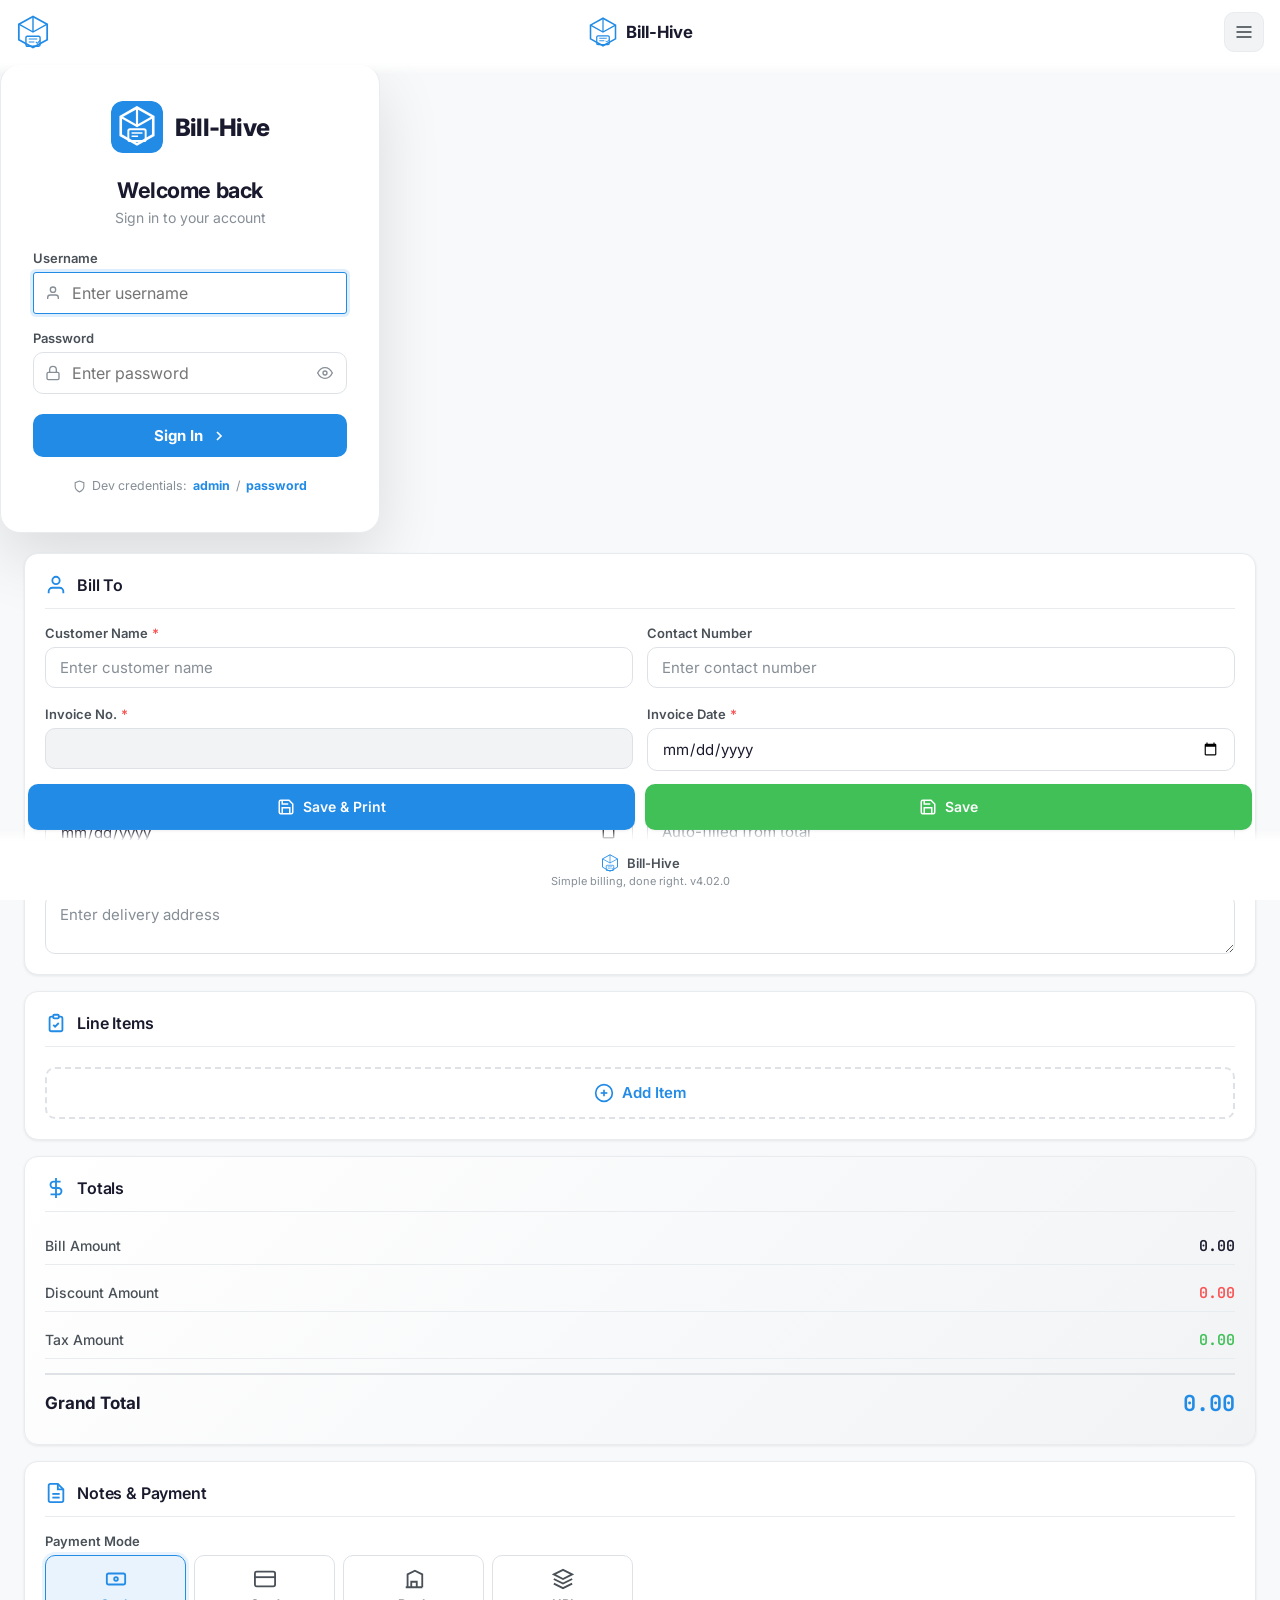
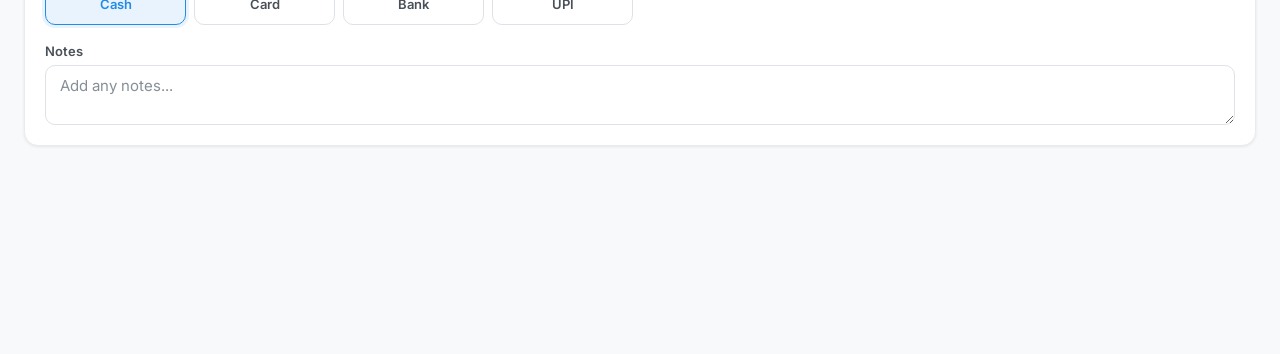
==== commit d414bd97: "fix: remove all split-page layout that broke Past Bills on desktop Three files cleaned:  1. index.ht" ====
--- a/index.html
+++ b/index.html
@@ -442,7 +442,7 @@
         </section>
 
         <!-- PAST BILLS PAGE -->
-        <section id="page-past-bills" class="page split-page">
+        <section id="page-past-bills" class="page">
             <div class="page-header">
                 <h1>Past Bills</h1>
                 <p>View and manage your previous invoices</p>
@@ -460,7 +460,6 @@
                     <div class="column-toggle-dropdown" id="past-bills-table-column-dropdown"></div>
                 </div>
             </div>
-            <!-- Task 3: Date filter bar -->
             <div class="bills-filter-bar">
                 <button class="filter-btn active" data-bills-filter="all" onclick="setBillsDateFilter('all')">All</button>
                 <button class="filter-btn" data-bills-filter="today" onclick="setBillsDateFilter('today')">Today</button>
@@ -488,11 +487,6 @@
                     </svg>
                     <p>No bills saved yet. Bills you save will appear here.</p>
                 </div>
-            </div>
-            <!-- Desktop split-pane detail panel (hidden on mobile — modal is used instead) -->
-            <div class="split-detail-pane empty-state" id="bills-split-pane">
-                <svg viewBox="0 0 24 24" fill="none" stroke="currentColor" stroke-width="1.5"><path d="M14 2H6a2 2 0 00-2 2v16a2 2 0 002 2h12a2 2 0 002-2V8z"/><polyline points="14 2 14 8 20 8"/><line x1="16" y1="13" x2="8" y2="13"/><line x1="16" y1="17" x2="8" y2="17"/><polyline points="10 9 9 9 8 9"/></svg>
-                <p>Select a bill to view details</p>
             </div>
         </section>
 
--- a/styles.css
+++ b/styles.css
@@ -3629,146 +3629,7 @@
     }
 }
 
-/* ===================== DESKTOP SPLIT-PANE LAYOUT (≥1100px) ===================== */
-/*
- * On wide screens, pages with a list + view use a two-column master-detail layout:
- * left pane = list (fixed width), right pane = inline detail panel.
- * Pages that opt in add class "split-page" to their <section>.
- */
-@media (min-width: 1100px) {
-    body {
-        /* Allow wider content on desktop */
-    }
-
-    .main-content {
-        max-width: 1400px;
-        padding: 20px 24px;
-    }
-
-    /* Past Bills: master-detail two-column layout — only when the page is visible */
-    .page.active.split-page {
-        display: grid;
-        grid-template-columns: minmax(320px, 400px) 1fr;
-        grid-template-rows: auto auto auto 1fr;
-        gap: 0;
-        min-height: calc(100vh - var(--header-height) - var(--footer-height) - 40px);
-        align-items: start;
-    }
-
-    .page.active.split-page .page-header {
-        grid-column: 1 / -1;
-    }
-
-    .page.active.split-page .toolbar,
-    .page.active.split-page .bills-filter-bar {
-        grid-column: 1;
-        padding-right: 12px;
-    }
-
-    .page.active.split-page .table-wrap {
-        grid-column: 1;
-        grid-row: 3 / 5;
-        padding-right: 12px;
-        border-right: 1.5px solid var(--border-color);
-        min-height: 400px;
-        overflow-x: auto;
-    }
-
-    /* Detail pane — shown inline on desktop instead of a modal */
-    .split-detail-pane {
-        display: flex;
-        grid-column: 2;
-        grid-row: 2 / span 10;
-        padding-left: 24px;
-        position: sticky;
-        top: calc(var(--header-height) + 20px);
-        max-height: calc(100vh - var(--header-height) - var(--footer-height) - 40px);
-        overflow-y: auto;
-        flex-direction: column;
-        gap: 0;
-    }
-
-    .split-detail-pane.empty-state {
-        align-items: center;
-        justify-content: center;
-        color: var(--text-muted);
-        text-align: center;
-        gap: 16px;
-        padding-top: 60px;
-    }
-
-    .split-detail-pane.empty-state svg {
-        width: 56px;
-        height: 56px;
-        opacity: 0.35;
-        color: var(--text-muted);
-    }
-
-    .split-detail-pane.empty-state p {
-        font-size: 0.9rem;
-        max-width: 220px;
-        line-height: 1.5;
-    }
-
-    .split-detail-header {
-        display: flex;
-        align-items: center;
-        justify-content: space-between;
-        padding-bottom: 14px;
-        border-bottom: 1.5px solid var(--border-color);
-        margin-bottom: 16px;
-        flex-wrap: wrap;
-        gap: 10px;
-    }
-
-    .split-detail-header h3 {
-        font-size: 1.1rem;
-        font-weight: 700;
-        color: var(--text-primary);
-        letter-spacing: -0.01em;
-    }
-
-    .split-detail-actions {
-        display: flex;
-        gap: 8px;
-        flex-wrap: wrap;
-    }
-
-    .split-detail-body {
-        flex: 1;
-    }
-
-    /* Row highlight when selected */
-    .data-table tr.split-selected td {
-        background: color-mix(in srgb, var(--accent-primary) 10%, transparent);
-    }
-    .data-table tr.split-selected {
-        outline: 2px solid var(--accent-primary);
-        outline-offset: -1px;
-    }
-
-    /* Settings grid: two-column on desktop */
-    .settings-container {
-        display: grid;
-        grid-template-columns: 1fr 1fr;
-        gap: 0 32px;
-        align-items: start;
-    }
-
-    /* Let wide groups span full width */
-    .settings-group.full-width {
-        grid-column: 1 / -1;
-    }
-}
-
-/* ===================== PRINT SETTINGS ENHANCEMENTS ===================== */
-
-/* Split detail pane: hidden on mobile, shown by the desktop media query */
-.split-detail-pane {
-    display: none;
-}
-
-.print-content-toggles {
+/* ===================== PRINT SETTINGS ENHANCEMENTS ===================== */.print-content-toggles {
     display: flex;
     flex-wrap: wrap;
     gap: 10px;
@@ -3871,41 +3732,9 @@
 /* ===================== DESKTOP LAYOUT IMPROVEMENTS (≥1100px) — v4.05.0 ===================== */
 @media (min-width: 1100px) {
 
-    /* ── Create Bill: sticky customer panel left, everything else right ── */
-    #page-create-bill .bill-container {
-        display: grid;
-        grid-template-columns: 320px 1fr;
-        grid-template-rows: auto auto auto;
-        gap: 16px;
-        align-items: start;
-    }
-
-    /* Bill To — sticky left column, spans all rows */
-    #page-create-bill .bill-section:nth-child(1) {
-        grid-column: 1;
-        grid-row: 1 / -1;
-        position: sticky;
-        top: calc(var(--header-height) + 16px);
-        max-height: calc(100vh - var(--header-height) - var(--footer-height) - 32px);
-        overflow-y: auto;
-    }
-
-    /* Line Items — right column row 1 */
-    #page-create-bill .bill-section:nth-child(2) {
-        grid-column: 2;
-        grid-row: 1;
-    }
-
-    /* Totals — right column row 2 */
-    #page-create-bill .bill-section:nth-child(3) {
-        grid-column: 2;
-        grid-row: 2;
-    }
-
-    /* Notes & Payment — right column row 3 */
-    #page-create-bill .bill-section:nth-child(4) {
-        grid-column: 2;
-        grid-row: 3;
+    .main-content {
+        max-width: 1400px;
+        padding: 20px 24px;
     }
 
     /* ── Sale Summary: wider stats + side-by-side cards ── */
@@ -3913,7 +3742,6 @@
         grid-template-columns: repeat(auto-fit, minmax(180px, 1fr));
     }
 
-    /* summary-cards-grid: two columns on desktop */
     .summary-cards-grid {
         display: grid;
         grid-template-columns: 1fr 1fr;
@@ -3921,43 +3749,27 @@
         align-items: start;
     }
 
-    /* Remove leftover top-margin — gap handles spacing */
     #page-sale-summary .bill-section + .bill-section {
         margin-top: 0;
     }
 
-    /* ── Sales Return: form left, summary right ── */
-    #page-sales-return .bill-container {
+    /* ── Settings: two columns ── */
+    .settings-container {
         display: grid;
-        grid-template-columns: 1fr 340px;
-        gap: 16px;
+        grid-template-columns: 1fr 1fr;
+        gap: 0 32px;
         align-items: start;
     }
 
-    #page-sales-return .bill-section:last-child {
-        position: sticky;
-        top: calc(var(--header-height) + 16px);
-    }
-
-    /* ── Tables: don't wrap cell text on wide screens ── */
-    #page-items .data-table th,
-    #page-items .data-table td,
-    #page-stock .data-table th,
-    #page-stock .data-table td,
-    #page-past-bills .data-table th,
-    #page-past-bills .data-table td {
-        white-space: nowrap;
-    }
-
-    /* ── Your Data: wider stat cards ── */
-    #page-your-data .stats-grid {
-        grid-template-columns: repeat(auto-fit, minmax(200px, 1fr));
+    .settings-group.full-width {
+        grid-column: 1 / -1;
     }
 
     /* ── Modals: a bit more room on large screens ── */
     .modal-content {
         max-width: 680px;
     }
+}
 
     .preview-modal-content {
         max-width: 580px;
